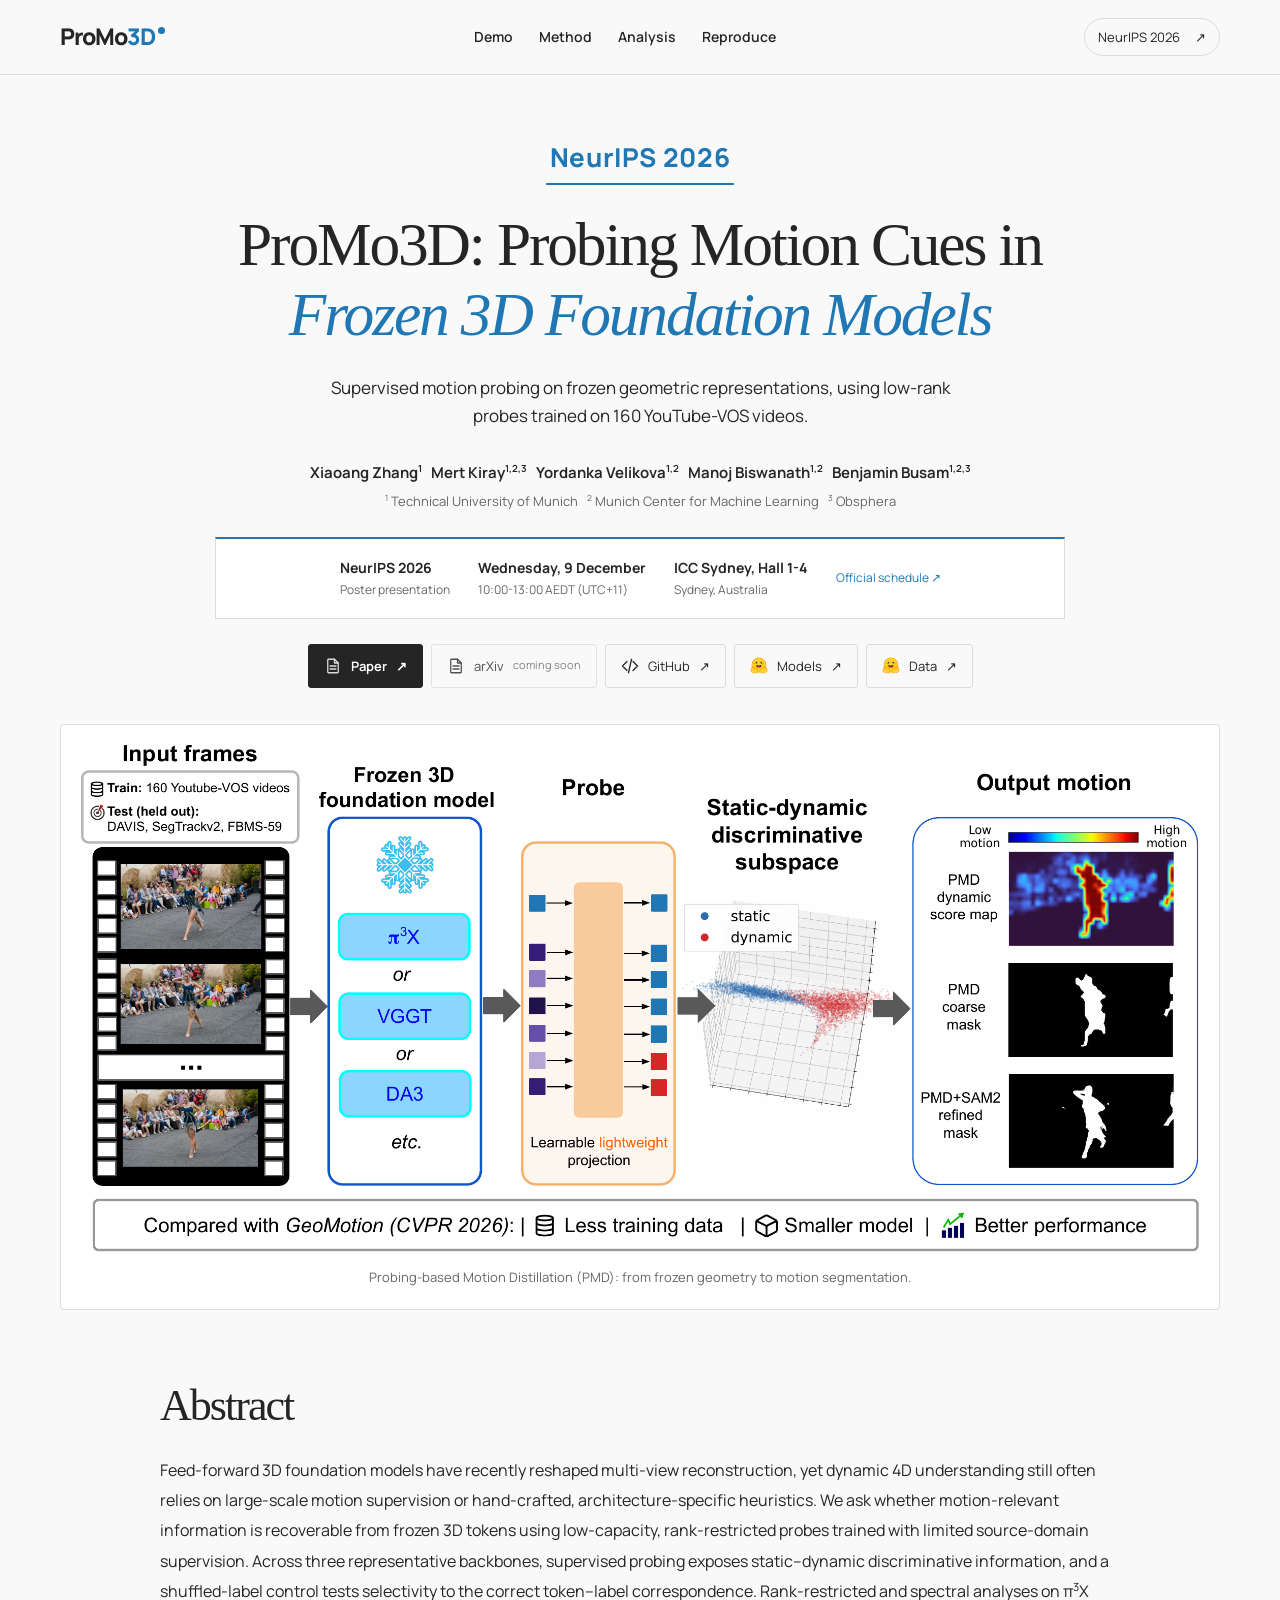
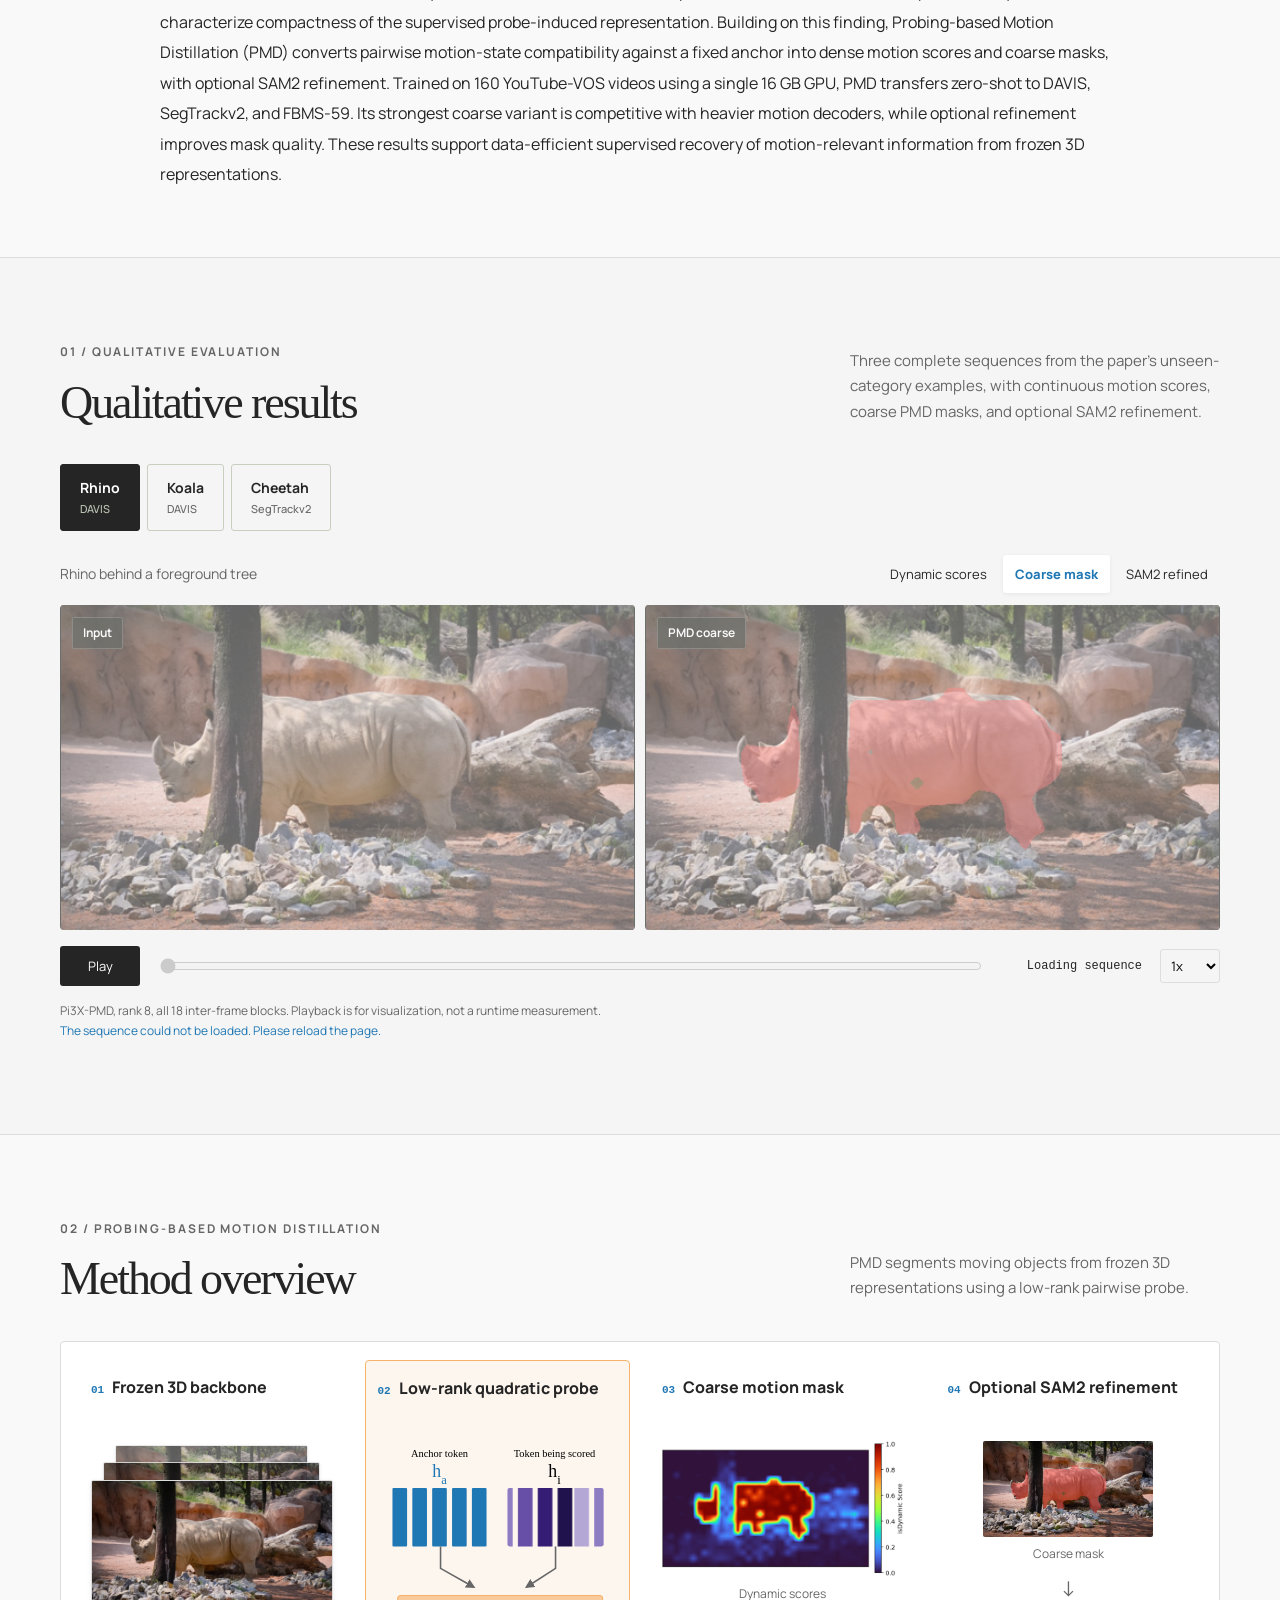
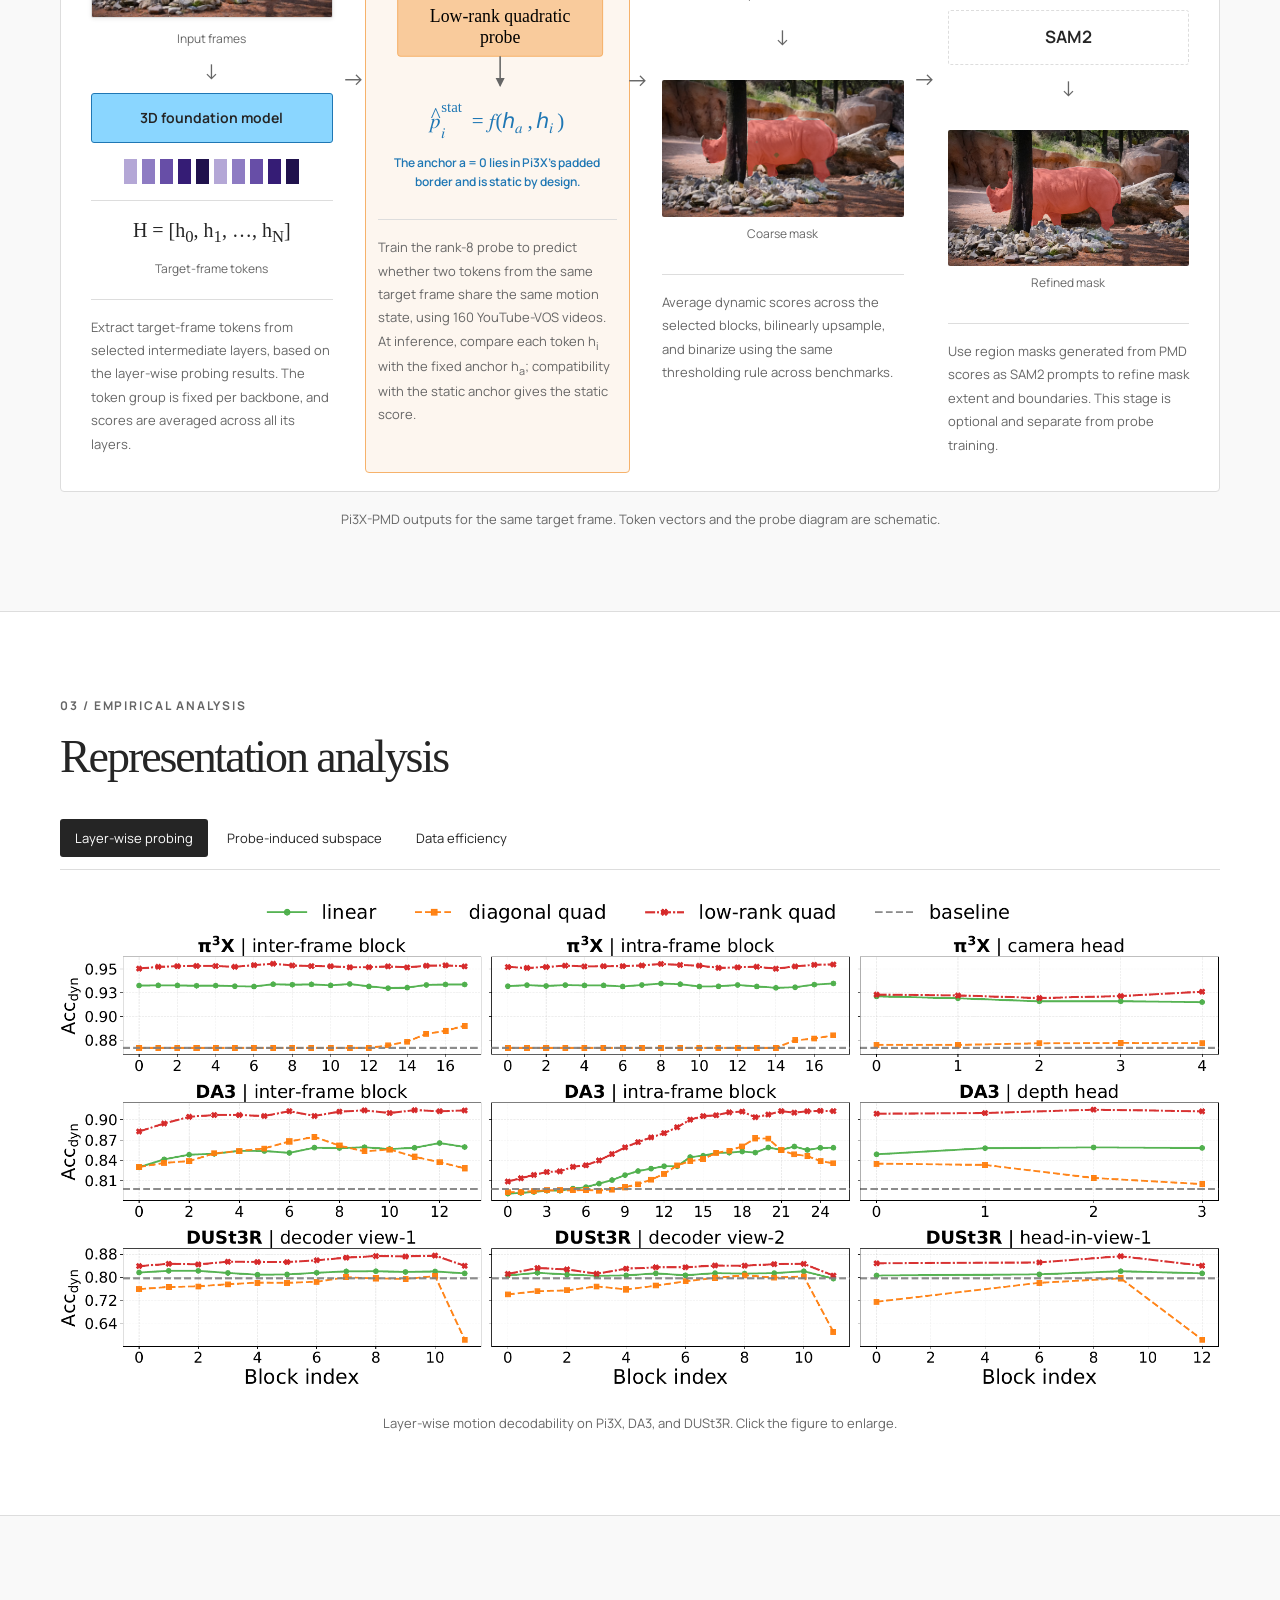
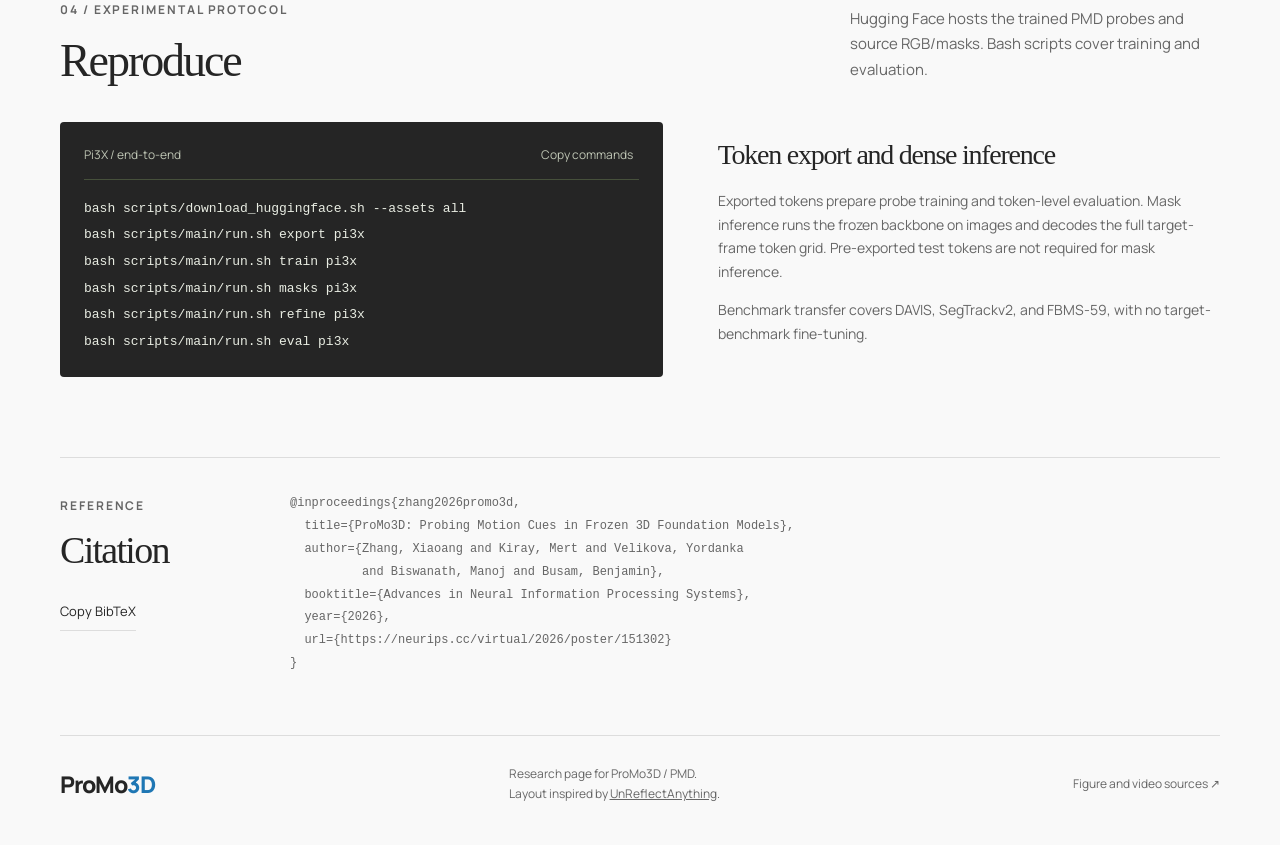
==== ProMo3D/index.html @ 44804f4c "Update ProMo3D project page" ====
<!doctype html>
<html lang="en">
<head>
  <meta charset="utf-8">
  <meta name="viewport" content="width=device-width, initial-scale=1">
  <title>ProMo3D: Probing Motion Cues in Frozen 3D Foundation Models</title>
  <meta name="description" content="ProMo3D studies lightweight motion decoding from frozen 3D foundation models. Explore full-sequence PMD motion scores, coarse masks, and optional SAM2 refinement.">
  <meta property="og:title" content="ProMo3D: Probing Motion Cues in Frozen 3D Foundation Models">
  <meta property="og:description" content="Frozen geometry. Lightweight probing. Zero-shot motion segmentation.">
  <meta property="og:image" content="https://xiaoang0211.github.io/ProMo3D/assets/teaser.png">
  <link rel="canonical" href="https://xiaoang0211.github.io/ProMo3D/">
  <link rel="icon" href="assets/favicon.svg" type="image/svg+xml">
  <link rel="preload" href="assets/fonts/manrope.ttf" as="font" type="font/ttf" crossorigin>
  <link rel="stylesheet" href="style.css?v=c8b04329a40e">
  <script src="app.js?v=caf2dd936407" defer></script>
</head>
<body>
  <a class="skip-link" href="#main">Skip to content</a>
  <header class="nav-wrap">
    <nav class="nav shell" aria-label="Main navigation">
      <a class="wordmark" href="#">ProMo<span>3D</span><i aria-hidden="true"></i></a>
      <div class="nav-links"><a href="#sequences">Demo</a><a href="#method">Method</a><a href="#evidence">Analysis</a><a href="#reproduce">Reproduce</a></div>
      <a class="venue" href="https://neurips.cc/virtual/2026/poster/151302" target="_blank" rel="noopener">NeurIPS 2026 <span aria-hidden="true">&#8599;</span></a>
    </nav>
  </header>
  <main id="main">
    <section class="hero shell">
      <div class="conference-label">NeurIPS 2026</div>
      <h1>ProMo3D: Probing Motion Cues in<br><em>Frozen 3D Foundation Models</em></h1>
      <p class="hero-copy">Supervised motion probing on frozen geometric representations, using low-rank probes trained on 160 YouTube-VOS videos.</p>
      <p class="authors">Xiaoang Zhang<sup>1</sup> &nbsp; Mert Kiray<sup>1,2,3</sup> &nbsp; Yordanka Velikova<sup>1,2</sup><br class="mobile-break"> &nbsp; Manoj Biswanath<sup>1,2</sup> &nbsp; Benjamin Busam<sup>1,2,3</sup></p>
      <p class="affiliations"><sup>1</sup> Technical University of Munich &nbsp; <sup>2</sup> Munich Center for Machine Learning &nbsp; <sup>3</sup> Obsphera</p>
      <aside class="poster-session" aria-label="NeurIPS poster presentation">
        <div><strong>NeurIPS 2026</strong><span>Poster presentation</span></div>
        <div><strong>Wednesday, 9 December</strong><span>10:00-13:00 AEDT (UTC+11)</span></div>
        <div><strong>ICC Sydney, Hall 1-4</strong><span>Sydney, Australia</span></div>
        <a href="https://neurips.cc/virtual/2026/poster/151302" target="_blank" rel="noopener">Official schedule &#8599;</a>
      </aside>
      <div class="resources" aria-label="Paper resources">
        <a class="resource primary" href="https://openreview.net/forum?id=bSpkdwCVuy" target="_blank" rel="noopener"><img class="resource-icon" src="assets/icons/paper.svg" alt="" aria-hidden="true">Paper <span aria-hidden="true">&#8599;</span></a>
        <span class="resource unavailable"><img class="resource-icon" src="assets/icons/paper.svg" alt="" aria-hidden="true">arXiv <small>coming soon</small></span>
        <a class="resource" href="https://github.com/Xiaoang0211/ProMo3D" target="_blank" rel="noopener"><img class="resource-icon" src="assets/icons/code.svg" alt="" aria-hidden="true">GitHub <span aria-hidden="true">&#8599;</span></a>
        <a class="resource" href="https://huggingface.co/Xiaoang0211/ProMo3D" target="_blank" rel="noopener"><img class="resource-icon" src="assets/icons/huggingface.svg" alt="" aria-hidden="true">Models <span aria-hidden="true">&#8599;</span></a>
        <a class="resource" href="https://huggingface.co/datasets/Xiaoang0211/ProMo3D-data" target="_blank" rel="noopener"><img class="resource-icon" src="assets/icons/huggingface.svg" alt="" aria-hidden="true">Data <span aria-hidden="true">&#8599;</span></a>
      </div>
      <figure class="teaser"><img src="assets/teaser.png" width="2200" height="998" alt="PMD learns a low-rank pairwise probe on frozen geometric tokens and produces motion scores, coarse masks, and optional SAM2-refined masks."><figcaption>Probing-based Motion Distillation (PMD): from frozen geometry to motion segmentation.</figcaption></figure>
    </section>

    <section id="abstract" class="section abstract-section shell" aria-labelledby="abstract-title">
      <h2 id="abstract-title">Abstract</h2>
      <p>Feed-forward 3D foundation models have recently reshaped multi-view reconstruction, yet dynamic 4D understanding still often relies on large-scale motion supervision or hand-crafted, architecture-specific heuristics. We ask whether motion-relevant information is recoverable from frozen 3D tokens using low-capacity, rank-restricted probes trained with limited source-domain supervision. Across three representative backbones, supervised probing exposes static&ndash;dynamic discriminative information, and a shuffled-label control tests selectivity to the correct token&ndash;label correspondence. Rank-restricted and spectral analyses on &#960;<sup>3</sup>X characterize compactness of the supervised probe-induced representation. Building on this finding, Probing-based Motion Distillation (PMD) converts pairwise motion-state compatibility against a fixed anchor into dense motion scores and coarse masks, with optional SAM2 refinement. Trained on 160 YouTube-VOS videos using a single 16 GB GPU, PMD transfers zero-shot to DAVIS, SegTrackv2, and FBMS-59. Its strongest coarse variant is competitive with heavier motion decoders, while optional refinement improves mask quality. These results support data-efficient supervised recovery of motion-relevant information from frozen 3D representations.</p>
    </section>

    <section id="sequences" class="section gallery-section">
      <div class="shell">
        <div class="section-heading"><div><span class="eyebrow">01 / Qualitative evaluation</span><h2>Qualitative results</h2></div><p>Three complete sequences from the paper's unseen-category examples, with continuous motion scores, coarse PMD masks, and optional SAM2 refinement.</p></div>
        <div class="sequence-tabs" aria-label="Sequence"><button data-sequence="rhino" aria-pressed="true">Rhino <small>DAVIS</small></button><button data-sequence="koala" aria-pressed="false">Koala <small>DAVIS</small></button><button data-sequence="cheetah" aria-pressed="false">Cheetah <small>SegTrackv2</small></button></div>
        <div class="viewer-toolbar"><p id="sequence-description">Rhino behind a foreground tree</p><div class="view-tabs" aria-label="Prediction view"><button data-view="scores" aria-pressed="false">Dynamic scores</button><button data-view="coarse" aria-pressed="true">Coarse mask</button><button data-view="refined" aria-pressed="false">SAM2 refined</button></div></div>
        <div class="video-pair">
          <figure><span class="video-label">Input</span><video id="input-video" muted playsinline preload="metadata" poster="assets/videos/rhino-input.png" aria-label="Full input sequence"></video></figure>
          <figure><span id="prediction-label" class="video-label">PMD coarse</span><video id="prediction-video" muted playsinline preload="metadata" poster="assets/videos/rhino-coarse.png" aria-label="Full PMD prediction sequence"></video></figure>
        </div>
        <div class="playback"><button id="play-button" class="play-button" aria-label="Play both videos">Play</button><label class="sr-only" for="seek">Sequence position</label><input id="seek" type="range" min="0" max="1000" step="1" value="0"><output id="frame-counter" for="seek">Loading sequence</output><label class="sr-only" for="speed">Playback speed</label><select id="speed" aria-label="Playback speed"><option value="0.5">0.5x</option><option value="1" selected>1x</option><option value="2">2x</option></select></div>
        <p class="viewer-note">Pi3X-PMD, rank 8, all 18 inter-frame blocks. Playback is for visualization, not a runtime measurement.</p>
        <p id="gallery-error" role="alert" hidden></p>
      </div>
    </section>

    <section id="method" class="section shell">
      <div class="section-heading"><div><span class="eyebrow">02 / Probing-based motion distillation</span><h2>Method overview</h2></div><p>PMD segments moving objects from frozen 3D representations using a low-rank pairwise probe.</p></div>
      <figure class="method-figure">
        <div class="method-visual" role="group" aria-label="PMD pipeline">
          <article class="method-stage" aria-labelledby="method-backbone-title">
            <h3 class="stage-title" id="method-backbone-title"><span>01</span> Frozen 3D backbone</h3>
            <span class="input-stack">
              <img src="assets/method/rhino-context-68.png" alt="Rhino context frame 68" loading="lazy">
              <img src="assets/method/rhino-context-72.png" alt="Rhino context frame 72" loading="lazy">
              <img src="assets/videos/rhino-input.png" alt="Rhino target frame 70" loading="lazy">
            </span>
            <span class="stage-note">Input frames</span>
            <span class="stage-arrow" aria-hidden="true">&#8595;</span>
            <span class="stage-model">3D foundation model</span>
            <span class="raw-tokens" role="img" aria-label="Schematic frozen tokens in the teaser's purple palette"><i></i><i></i><i></i><i></i><i></i><i></i><i></i><i></i><i></i><i></i></span>
            <span class="stage-tokens">H = [h<sub>0</sub>, h<sub>1</sub>, &#8230;, h<sub>N</sub>]</span>
            <span class="stage-note">Target-frame tokens</span>
            <p class="stage-explanation">Extract target-frame tokens from selected intermediate layers, based on the layer-wise probing results. The token group is fixed per backbone, and scores are averaged across all its layers.</p>
          </article>
          <article class="method-stage" aria-labelledby="method-probe-title">
            <h3 class="stage-title" id="method-probe-title"><span>02</span> Low-rank quadratic probe</h3>
            <svg class="pair-diagram" viewBox="0 0 220 242" role="img" aria-labelledby="pair-title" aria-describedby="pair-description">
              <title id="pair-title">Fixed anchor token and token being scored passed to a low-rank quadratic probe</title>
              <desc id="pair-description">Both are spatial tokens from the same target frame. The blue anchor is a fixed static reference; the purple token is scored against it. They are not attention query and key projections.</desc>
              <defs><pattern id="feature-stripes" width="92" height="56" patternUnits="userSpaceOnUse"><rect class="feature-channel-1" width="14" height="56"/><rect class="feature-channel-2" x="19" width="14" height="56"/><rect class="feature-channel-3" x="38" width="14" height="56"/><rect class="feature-channel-4" x="57" width="14" height="56"/><rect class="feature-channel-5" x="76" width="14" height="56"/></pattern><marker id="pair-arrow" markerWidth="6" markerHeight="6" refX="5" refY="3" orient="auto"><path d="M0 0L6 3L0 6" fill="var(--muted)"/></marker></defs>
              <text x="55" y="12" text-anchor="middle" font-size="10">Anchor token</text>
              <text x="55" y="32" text-anchor="middle" fill="var(--static)">h<tspan baseline-shift="sub" font-size="12">a</tspan></text>
              <g class="anchor-token" fill="var(--static)"><rect x="10" y="42" width="14" height="56" rx="1"/><rect x="29" y="42" width="14" height="56" rx="1"/><rect x="48" y="42" width="14" height="56" rx="1"/><rect x="67" y="42" width="14" height="56" rx="1"/><rect x="86" y="42" width="14" height="56" rx="1"/></g>
              <text x="165" y="12" text-anchor="middle" font-size="10">Token being scored</text>
              <text x="165" y="32" text-anchor="middle">h<tspan baseline-shift="sub" font-size="12">i</tspan></text><rect x="120" y="42" width="92" height="56" rx="2" fill="url(#feature-stripes)"/>
              <path d="M56 98L56 119L88 137" fill="none" stroke="var(--muted)" stroke-width="1.5" marker-end="url(#pair-arrow)"/>
              <path d="M166 98L166 119L138 137" fill="none" stroke="var(--muted)" stroke-width="1.5" marker-end="url(#pair-arrow)"/>
              <rect x="15" y="145" width="196" height="58" rx="3" fill="var(--probe-fill)" stroke="var(--probe-border)"/>
              <text x="113" y="170" text-anchor="middle">Low-rank quadratic</text><text x="113" y="190" text-anchor="middle">probe</text>
              <path d="M113 203L113 231" fill="none" stroke="var(--muted)" stroke-width="1.5" marker-end="url(#pair-arrow)"/>
            </svg>
            <span class="stage-equation"><math display="block" aria-label="p hat i static equals f of h a and h i"><mrow><msubsup><mover accent="true"><mi>p</mi><mo>^</mo></mover><mi>i</mi><mtext>stat</mtext></msubsup><mo>=</mo><mi>f</mi><mo>(</mo><msub><mi mathvariant="bold">h</mi><mi>a</mi></msub><mo>,</mo><msub><mi mathvariant="bold">h</mi><mi>i</mi></msub><mo>)</mo></mrow></math></span>
            <span class="stage-note anchor-static">The anchor a = 0 lies in Pi3X's padded border and is static by design.</span>
            <p class="stage-explanation">Train the rank-8 probe to predict whether two tokens from the same target frame share the same motion state, using 160 YouTube-VOS videos. At inference, compare each token h<sub>i</sub> with the fixed anchor h<sub>a</sub>; compatibility with the static anchor gives the static score.</p>
          </article>
          <article class="method-stage" aria-labelledby="method-mask-title">
            <h3 class="stage-title" id="method-mask-title"><span>03</span> Coarse motion mask</h3>
            <span class="stage-panel"><img src="assets/videos/rhino-scores.png" alt="Stored PMD dynamic score map for rhino frame 70" loading="lazy"><span>Dynamic scores</span></span>
            <span class="stage-arrow" aria-hidden="true">&#8595;</span>
            <span class="stage-panel"><img src="assets/videos/rhino-coarse.png" alt="Stored PMD coarse mask overlay for rhino frame 70" loading="lazy"><span>Coarse mask</span></span>
            <p class="stage-explanation">Average dynamic scores across the selected blocks, bilinearly upsample, and binarize using the same thresholding rule across benchmarks.</p>
          </article>
          <article class="method-stage" aria-labelledby="method-refinement-title">
            <h3 class="stage-title" id="method-refinement-title"><span>04</span> Optional SAM2 refinement</h3>
            <span class="stage-panel refinement-input"><img src="assets/videos/rhino-coarse.png" alt="PMD coarse mask supplied to SAM2 refinement" loading="lazy"><span>Coarse mask</span></span>
            <span class="stage-arrow" aria-hidden="true">&#8595;</span>
            <span class="stage-model external-model">SAM2</span>
            <span class="stage-arrow" aria-hidden="true">&#8595;</span>
            <span class="stage-panel"><img src="assets/videos/rhino-refined.png" alt="Stored SAM2-refined PMD overlay for rhino frame 70" loading="lazy"><span>Refined mask</span></span>
            <p class="stage-explanation">Use region masks generated from PMD scores as SAM2 prompts to refine mask extent and boundaries. This stage is optional and separate from probe training.</p>
          </article>
        </div>
        <figcaption>Pi3X-PMD outputs for the same target frame. Token vectors and the probe diagram are schematic.</figcaption>
      </figure>
    </section>

    <section id="evidence" class="section evidence-section">
      <div class="shell">
        <div class="section-heading"><div><span class="eyebrow">03 / Empirical analysis</span><h2>Representation analysis</h2></div></div>
        <div class="evidence-tabs" aria-label="Representation analysis"><button data-panel="layerwise" aria-pressed="true">Layer-wise probing</button><button data-panel="pca" aria-pressed="false">Probe-induced subspace</button><button data-panel="starvation" aria-pressed="false">Data efficiency</button></div>
        <figure class="evidence-figure"><button id="open-figure" class="figure-zoom" aria-label="Enlarge the current figure"><img id="evidence-image" src="assets/figures/layerwise.png" loading="lazy" alt="Layer-wise motion probing on Pi3X, DA3, and DUSt3R."></button><figcaption id="evidence-caption">Layer-wise motion decodability on Pi3X, DA3, and DUSt3R. Click the figure to enlarge.</figcaption></figure>
        <p id="pca-note" class="scope-note" hidden>PCA here visualizes the supervised <strong>probe-induced subspace</strong>. PMD recovers motion-relevant information for static-dynamic separation.</p>
      </div>
    </section>

    <section id="reproduce" class="section shell">
      <div class="section-heading"><div><span class="eyebrow">04 / Experimental protocol</span><h2>Reproduce</h2></div><p>Hugging Face hosts the trained PMD probes and source RGB/masks. Bash scripts cover training and evaluation.</p></div>
      <div class="reproduction-grid"><div class="code-panel"><div class="code-heading"><span>Pi3X / end-to-end</span><button id="copy-commands">Copy commands</button></div><pre id="commands"><code>bash scripts/download_huggingface.sh --assets all
bash scripts/main/run.sh export pi3x
bash scripts/main/run.sh train pi3x
bash scripts/main/run.sh masks pi3x
bash scripts/main/run.sh refine pi3x
bash scripts/main/run.sh eval pi3x</code></pre></div><div class="reproduction-copy"><h3>Token export and dense inference</h3><p>Exported tokens prepare probe training and token-level evaluation. Mask inference runs the frozen backbone on images and decodes the full target-frame token grid. Pre-exported test tokens are not required for mask inference.</p><p>Benchmark transfer covers DAVIS, SegTrackv2, and FBMS-59, with no target-benchmark fine-tuning.</p></div></div>
    </section>

    <section class="citation shell"><div><span class="eyebrow">Reference</span><h2>Citation</h2><button id="copy-citation" class="text-button">Copy BibTeX</button></div><pre id="bibtex">@inproceedings{zhang2026promo3d,
  title={ProMo3D: Probing Motion Cues in Frozen 3D Foundation Models},
  author={Zhang, Xiaoang and Kiray, Mert and Velikova, Yordanka
          and Biswanath, Manoj and Busam, Benjamin},
  booktitle={Advances in Neural Information Processing Systems},
  year={2026},
  url={https://neurips.cc/virtual/2026/poster/151302}
}</pre></section>
  </main>
  <footer class="shell"><a class="wordmark" href="#">ProMo<span>3D</span></a><p>Research page for ProMo3D / PMD.<br>Layout inspired by <a href="https://alberto-rota.github.io/UnReflectAnything/" target="_blank" rel="noopener">UnReflectAnything</a>.</p><a href="assets/provenance.json">Figure and video sources <span aria-hidden="true">&#8599;</span></a></footer>
  <dialog id="figure-dialog" aria-label="Enlarged analysis figure"><button id="close-figure" autofocus>Close</button><img id="large-figure" alt=""><p id="large-caption"></p></dialog>
</body>
</html>
---- ProMo3D/style.css ----
@font-face{font-family:Manrope;src:url('assets/fonts/manrope.ttf') format('truetype');font-weight:200 800;font-display:swap}
:root{--paper:#f9f9f9;--ink:#252525;--muted:#666666;--line:#dddddd;--static:#1F77B4;--dynamic:#D62728;--token-purple-1:#B4A7D6;--token-purple-2:#8E7CC3;--token-purple-3:#674EA7;--token-purple-4:#351C75;--token-purple-5:#20124D;--backbone-fill:#8AD6FF;--probe-bg:#FDF6EF;--probe-fill:#F9CB9C;--probe-border:#F6B26B;--accent:var(--static);--wash:#f5f5f5;--white:#fff;--radius:4px;--sans:Manrope,sans-serif;--serif:Georgia,'Times New Roman',serif}
*{box-sizing:border-box}html{scroll-behavior:smooth;scroll-padding-top:90px}body{margin:0;background:var(--paper);color:var(--ink);font-family:var(--sans);font-size:15px;line-height:1.7}button,input,select{font:inherit}button,a,input,select{touch-action:manipulation}button{cursor:pointer}a{color:inherit;text-decoration:none}a:hover{color:var(--accent)}button:focus-visible,a:focus-visible,input:focus-visible,select:focus-visible{outline:3px solid var(--accent);outline-offset:4px}button{color:var(--ink)}img{display:block;width:100%;height:auto}figure{margin:0}p{margin:0 0 1em}h1,h2,h3{font-weight:500;line-height:1.1;letter-spacing:-.045em;margin:0}h1,h2{font-family:var(--serif)}.shell{width:min(1160px,calc(100% - 80px));margin:auto}.skip-link{position:fixed;left:20px;top:-80px;z-index:10;background:var(--white);padding:10px}.skip-link:focus{top:10px}.sr-only{position:absolute;width:1px;height:1px;padding:0;overflow:hidden;clip:rect(0,0,0,0);white-space:nowrap;border:0}
.nav-wrap{position:sticky;top:0;z-index:5;border-bottom:1px solid var(--line);background:rgba(247,246,241,.94);backdrop-filter:blur(12px)}.nav{display:flex;align-items:center;justify-content:space-between;height:74px;gap:28px}.wordmark{font-size:23px;font-weight:800;letter-spacing:-1px;display:flex;align-items:center}.wordmark span{color:var(--accent)}.wordmark i{width:7px;height:7px;background:var(--accent);border-radius:50%;margin:0 0 13px 3px}.nav-links{display:flex;gap:26px;font-size:12px;font-weight:600}.venue{font-size:12px;border:1px solid var(--line);padding:7px 13px;border-radius:99px;white-space:nowrap}.venue span{margin-left:12px}.eyebrow{font-size:11px;font-weight:700;text-transform:uppercase;letter-spacing:.16em;color:var(--muted)}
.hero{padding:66px 0 40px;text-align:center}.hero h1{font-size:clamp(58px,7.5vw,100px);margin:24px 0;line-height:1;letter-spacing:-.055em}.hero h1 em{font-weight:400;color:var(--accent)}.hero-copy{max-width:560px;font-size:18px;line-height:1.65;margin:0 auto 30px}.authors{font-size:13px;font-weight:650;margin:0 0 5px}.affiliations{font-size:11px;color:var(--muted);margin:0}.guest{font-size:10px;color:var(--muted);margin:3px 0 24px}sup{font-size:.65em;vertical-align:super}.mobile-break{display:none}.resources{display:flex;justify-content:center;gap:8px;flex-wrap:wrap}.resource{border:1px solid var(--line);border-radius:3px;padding:10px 15px;font-size:11px;display:flex;align-items:center;gap:9px}.resource.primary{color:var(--white);background:var(--ink);border-color:var(--ink);font-weight:650}.resource.primary:hover{background:var(--accent);border-color:var(--accent)}.resource small{color:var(--muted);font-size:9px}.unavailable{opacity:.8}.teaser{margin-top:36px;padding:20px;background:var(--white);border:1px solid var(--line);border-radius:var(--radius)}figcaption{font-size:11px;color:var(--muted);line-height:1.8;margin-top:14px;text-align:center}
.section{padding:80px 0;scroll-margin-top:20px}.section-heading{display:flex;align-items:flex-end;justify-content:space-between;gap:60px;margin-bottom:36px}.section-heading h2{font-size:clamp(36px,4.5vw,58px);margin:14px 0 0}.section-heading>p{max-width:370px;color:var(--muted);font-size:13px;margin:0 0 4px}.gallery-section{background:var(--wash);border-block:1px solid var(--line)}.sequence-tabs{display:flex;gap:7px;margin-bottom:24px}.sequence-tabs button{background:transparent;border:1px solid #c9cfc0;padding:11px 19px;border-radius:3px;text-align:left;font-size:12px;font-weight:700}.sequence-tabs small{display:block;font-size:9px;font-weight:500;color:var(--muted)}.sequence-tabs button[aria-pressed=true]{background:var(--ink);color:white;border-color:var(--ink)}.sequence-tabs button[aria-pressed=true] small{color:#bfc8b7}.viewer-toolbar{display:flex;justify-content:space-between;align-items:center;margin-bottom:12px;gap:20px}.viewer-toolbar>p{font-size:12px;color:var(--muted);margin:0}.view-tabs,.evidence-tabs{display:flex;gap:4px;flex-wrap:wrap}.view-tabs button,.evidence-tabs button{border:0;background:transparent;font-size:11px;padding:8px 12px;border-radius:3px}.view-tabs button[aria-pressed=true]{background:var(--white);box-shadow:0 1px 4px #00000010;color:var(--accent);font-weight:750}.video-pair{display:grid;grid-template-columns:1fr 1fr;gap:10px}.video-pair figure{position:relative;background:#121611;border-radius:var(--radius);overflow:hidden}.video-pair video{display:block;width:100%;height:auto;aspect-ratio:var(--video-ratio,1.77);object-fit:contain}.video-label{position:absolute;top:12px;left:12px;padding:5px 10px;background:#151811bf;border:1px solid #ffffff30;color:white;font-size:10px;font-weight:650;z-index:1;border-radius:2px}.playback{display:flex;align-items:center;gap:18px;margin-top:16px}.play-button{background:var(--ink);color:white;border:0;border-radius:3px;min-width:80px;padding:9px 14px;font-size:11px}.playback input{flex:1;min-width:50px;accent-color:var(--accent)}.playback output{font-family:monospace;font-size:11px;white-space:nowrap;min-width:140px;text-align:right}.playback select{font-size:11px;border:1px solid var(--line);background:transparent;border-radius:3px;padding:6px}.viewer-note{font-size:10px;color:var(--muted);margin:15px 0 0}#gallery-error{font-size:12px;color:var(--accent)}
.text-button{padding:8px 0;background:transparent;border:0;border-bottom:1px solid var(--line);font-size:11px;white-space:nowrap}
.evidence-section{background:white;border-block:1px solid var(--line)}.evidence-tabs{border-bottom:1px solid var(--line);padding-bottom:12px;margin-bottom:25px}.evidence-tabs button{padding:8px 15px;font-size:12px}.evidence-tabs button[aria-pressed=true]{background:var(--ink);color:white}.evidence-figure{min-height:280px}.figure-zoom{background:white;border:0;padding:0;width:100%;cursor:zoom-in}.evidence-figure img{max-height:560px;object-fit:contain}.scope-note{font-size:11px;color:var(--muted);text-align:center;max-width:750px;margin:20px auto 0}.reproduction-grid{display:grid;grid-template-columns:1.2fr 1fr;gap:55px;align-items:center}.code-panel{background:var(--ink);color:#e9ede3;padding:22px 24px;border-radius:var(--radius)}.code-heading{display:flex;align-items:center;justify-content:space-between;font-size:10px;color:#bfc6b5;border-bottom:1px solid #46503b;padding-bottom:12px;margin-bottom:16px}.code-heading button{background:none;border:0;color:#bfc6b5;font-size:10px}.code-panel pre{font-size:12px;line-height:2.05;margin:0;overflow-x:auto}.reproduction-copy h3{font-family:var(--serif);font-size:28px;margin-bottom:18px}.reproduction-copy p{font-size:12px;color:var(--muted)}.preprocessing{border-top:1px solid var(--line);padding-top:24px;margin-top:36px}.preprocessing h3{font-size:14px;letter-spacing:0;margin-bottom:18px}.preprocessing>div{display:grid;grid-template-columns:1fr 1fr;gap:60px}.preprocessing p{color:var(--muted);font-size:12px}.preprocessing strong{color:var(--ink)}
.citation{padding:34px 0 60px;border-top:1px solid var(--line);display:grid;grid-template-columns:200px 1fr;gap:30px}.citation h2{font-size:38px;margin:12px 0 20px}.citation pre{font-size:11px;line-height:1.9;overflow-x:auto;margin:0;color:var(--muted)}footer{padding:28px 0 40px;border-top:1px solid var(--line);display:flex;justify-content:space-between;align-items:center;gap:25px}footer p,footer>a:last-child{font-size:10px;color:var(--muted);margin:0}footer p a{text-decoration:underline}dialog{border:1px solid var(--line);border-radius:5px;width:min(1450px,94vw);padding:25px;background:white;max-height:94vh}dialog::backdrop{background:#151811a0;backdrop-filter:blur(5px)}dialog>button{display:block;margin-left:auto;background:var(--ink);color:white;border:0;padding:7px 15px;margin-bottom:15px}dialog img{max-height:75vh;object-fit:contain}dialog p{text-align:center;color:var(--muted);font-size:12px;margin:16px 0 0}
.hero>*{animation:arrive .6s both}.hero h1{animation-delay:.05s}.hero-copy{animation-delay:.1s}.authors{animation-delay:.15s}.teaser{animation-delay:.2s}@keyframes arrive{from{opacity:0;transform:translateY(12px)}to{opacity:1;transform:translateY(0)}}
@media(max-width:900px){.shell{width:calc(100% - 48px)}.nav-links{gap:15px}.section-heading{gap:35px}.section-heading>p{max-width:300px}.pipeline{gap:8px}.pipeline button{font-size:11px;padding:14px 12px}.step-detail{flex-wrap:wrap;gap:18px}.step-detail>div{flex:1}.step-detail .text-button{margin:0 0 0 76px}.reproduction-grid{gap:30px}.code-panel{padding:20px 18px}.code-panel pre{font-size:10px}}
@media(max-width:620px){.shell{width:calc(100% - 32px)}.nav{height:62px;gap:10px}.nav-links{display:none}.wordmark{font-size:21px}.venue{font-size:10px;padding:6px 10px}.hero{padding-top:42px}.hero>.eyebrow{font-size:9px;letter-spacing:.1em}.hero h1{font-size:57px;margin:20px 0}.hero-copy{font-size:15px;max-width:310px}.authors{font-size:11px;line-height:1.9}.mobile-break{display:block}.affiliations{font-size:9px;line-height:1.9}.guest{font-size:8px}.resources{gap:6px}.resource{padding:8px 10px;font-size:10px}.resource small{font-size:8px}.teaser{margin-top:28px;padding:10px}figcaption{font-size:9px;margin-top:9px}.section{padding:48px 0}.section-heading{display:block;margin-bottom:25px}.section-heading h2{font-size:39px;margin-top:10px}.section-heading>p{max-width:none;margin:20px 0 0;font-size:12px}.sequence-tabs{gap:5px;margin-bottom:18px}.sequence-tabs button{flex:1;padding:10px;font-size:10px}.sequence-tabs small{font-size:8px}.viewer-toolbar{display:block}.viewer-toolbar>p{font-size:11px;margin-bottom:9px}.view-tabs button{font-size:10px;padding:7px 10px}.video-pair{gap:6px}.video-label{font-size:8px;top:7px;left:7px;padding:3px 6px}.playback{gap:10px;flex-wrap:wrap}.play-button{min-width:60px;padding:7px;font-size:10px}.playback output{min-width:108px;font-size:9px}.playback select{font-size:10px;padding:4px}.viewer-note{font-size:9px}.pipeline{display:grid;grid-template-columns:1fr 1fr;gap:8px;margin:25px 0 20px}.pipeline b{display:none}.pipeline button{min-height:98px;font-size:11px}.pipeline button span{margin-bottom:7px}.step-number{font-size:50px}.step-detail{min-height:150px;gap:16px}.step-detail h3{font-size:17px}.step-detail p{font-size:11px}.step-detail .text-button{margin-left:54px}.method-foot{grid-template-columns:1fr;gap:17px}.method-foot p{font-size:11px}.evidence-tabs{gap:3px}.evidence-tabs button{font-size:10px;padding:7px 9px}.evidence-figure{min-height:0}.scope-note{font-size:10px}.reproduction-grid{grid-template-columns:1fr;gap:25px}.code-panel pre{font-size:11px}.reproduction-copy h3{font-size:26px}.preprocessing>div{grid-template-columns:1fr;gap:5px}.preprocessing p{font-size:11px}.citation{grid-template-columns:1fr;gap:20px;padding:28px 0 40px}.citation h2{font-size:34px;margin-bottom:12px}.citation pre{font-size:9px}footer{flex-wrap:wrap;gap:20px}footer p{margin-left:auto;text-align:right}footer>a:last-child{width:100%}dialog{padding:15px}.evidence-figure img{min-height:160px}}
.hero h1{font-size:clamp(32px,4.8vw,66px);line-height:1.15;letter-spacing:-.035em}.hero-copy{font-size:15px;max-width:640px}.section-heading h2{font-size:clamp(31px,3.8vw,46px)}
.poster-session{display:flex;justify-content:center;align-items:center;gap:28px;flex-wrap:wrap;max-width:850px;margin:25px auto;background:#fff;border:1px solid var(--line);border-top:2px solid var(--accent);padding:17px 24px;text-align:left}.poster-session>div{display:flex;flex-direction:column}.poster-session strong{font-size:12px;font-weight:700}.poster-session span{font-size:10px;color:var(--muted)}.poster-session>a{font-size:10px;color:var(--accent)}.video-pair[aria-busy=true]{opacity:.6}
@media(max-width:620px){.poster-session{gap:14px 24px;padding:16px;margin:20px auto;text-align:center}.poster-session strong{font-size:11px}.poster-session span{font-size:9px}.poster-session>a{width:100%}}
.conference-label{display:inline-block;padding:0 4px 9px;border-bottom:2px solid var(--accent);color:var(--accent);font-size:26px;font-weight:750;line-height:1.25;letter-spacing:.025em}
.nav-links{font-size:14px}.venue{font-size:13px}.eyebrow{font-size:12px}.hero-copy{font-size:17px}.authors{font-size:15px}.affiliations{font-size:13px}.guest{font-size:11px}.resource{font-size:13px}.resource small{font-size:11px}
.poster-session strong{font-size:14px}.poster-session span,.poster-session>a{font-size:12px}figcaption{font-size:13px}.section-heading>p{font-size:15px}.sequence-tabs button{font-size:14px}.sequence-tabs small{font-size:11px}.viewer-toolbar>p{font-size:14px}.view-tabs button,.evidence-tabs button{font-size:13px}.video-label{font-size:12px}.play-button,.playback select{font-size:13px}.playback output,.viewer-note{font-size:12px}
.text-button{font-size:13px}.scope-note{font-size:13px}.code-heading,.code-heading button{font-size:12px}.code-panel pre{font-size:13px}.reproduction-copy p,.preprocessing p{font-size:14px}.preprocessing h3{font-size:16px}.citation pre,footer p,footer>a:last-child{font-size:12px}
@media(max-width:900px){.code-panel pre{font-size:12px}}
@media(max-width:620px){.conference-label{font-size:22px}.hero-copy{font-size:16px;max-width:340px}.authors{font-size:13px}.affiliations{font-size:11px}.guest{font-size:10px}.venue{font-size:12px}.resource{font-size:12px}.resource small{font-size:10px}.poster-session strong{font-size:13px}.poster-session span,.poster-session>a{font-size:11px}figcaption{font-size:11px}.section-heading>p{font-size:14px}.sequence-tabs button{font-size:12px}.sequence-tabs small{font-size:10px}.viewer-toolbar>p{font-size:13px}.view-tabs button,.evidence-tabs button{font-size:12px}.video-label{font-size:10px}.play-button,.playback select{font-size:12px}.playback output,.viewer-note{font-size:11px}.pipeline button{font-size:12px}.pipeline button span,.pipeline small{font-size:11px}.step-detail h3{font-size:19px}.step-detail p,.method-foot p{font-size:13px}.scope-note{font-size:12px}.code-panel pre{font-size:12px}.reproduction-copy p{font-size:14px}.preprocessing p{font-size:13px}.citation pre{font-size:11px}}
.method-visual{display:grid;grid-template-columns:repeat(4,minmax(0,1fr));gap:20px;padding:18px;background:var(--white);border:1px solid var(--line);border-radius:var(--radius)}
.method-stage{display:flex;flex-direction:column;align-items:stretch;position:relative;min-width:0;padding:16px 12px;text-align:left}.method-stage>*{flex-shrink:0}.method-stage:not(:last-child)::after{content:'\2192';position:absolute;right:-20px;top:42%;color:var(--muted);font-size:23px}
.stage-title{display:block;min-height:45px;font-size:16px;font-weight:750;line-height:1.4;letter-spacing:0}.stage-title>span{color:var(--accent);font-family:monospace;font-size:11px;margin-right:5px}.stage-note{display:block;font-size:12px;line-height:1.6;color:var(--muted);text-align:center}.stage-explanation{font-size:13px;line-height:1.8;color:var(--muted);margin:20px 0 0;padding-top:16px;border-top:1px solid var(--line)}.stage-arrow{display:block;text-align:center;font-size:21px;line-height:1.2;color:#89937f;margin:10px 0}.stage-model{display:block;text-align:center;padding:12px 8px;border:1px solid var(--line);background:var(--wash);font-size:14px;font-weight:650;border-radius:3px}
.input-stack{display:block;position:relative;padding-bottom:calc(56.8% + 35px);margin:24px 0 12px}.input-stack img{position:absolute;border:1px solid var(--line);border-radius:2px;background:white;box-shadow:0 1px 4px #00000015}.input-stack img:nth-child(1){left:10%;top:0;width:80%;z-index:1;opacity:.65}.input-stack img:nth-child(2){left:5%;top:17px;width:90%;z-index:2;opacity:.85}.input-stack img:nth-child(3){left:0;top:35px;width:100%;z-index:3}.stage-tokens{display:block;margin:16px 0 8px;padding-top:12px;border-top:1px solid var(--line);text-align:center;font-family:var(--serif);font-size:20px}
.pair-diagram{display:block;width:100%;height:auto;margin-top:22px;font-family:var(--serif);font-size:17px}.pair-rank{font-family:var(--sans);font-size:12px}.stage-equation{display:block;text-align:center;font-family:var(--serif);font-size:23px;margin:6px 0 12px}.source-supervision{border-top:1px solid var(--line);margin-top:18px;padding-top:12px}.stage-panel{display:block;margin:20px 0 10px}.stage-panel img{width:100%;height:auto;border-radius:2px}.stage-panel>span{display:block;text-align:center;font-size:12px;color:var(--muted);margin-top:7px}.refinement-input{display:block;text-align:center;border:1px solid var(--line);padding:13px 6px;margin-top:24px;font-size:13px}.external-model{border-style:dashed;background:white}.method-figure figcaption{max-width:850px;margin:16px auto 0}
.method-figure{margin-bottom:0}.pair-diagram{max-width:230px;margin:22px auto 0}
@media(max-width:1100px) and (min-width:621px){.method-visual{grid-template-columns:repeat(2,minmax(0,1fr))}.method-stage:nth-child(2)::after{display:none}}
@media(max-width:620px){.method-visual{grid-template-columns:1fr;padding:10px;gap:22px}.method-stage{padding:18px 20px}.method-stage:not(:last-child){border-bottom:1px solid var(--line);padding-bottom:30px}.method-stage::after{display:none}.stage-title{font-size:18px;min-height:0}.stage-note,.stage-panel>span{font-size:12px}.stage-explanation{font-size:14px}.input-stack{margin-top:22px}.pair-diagram{margin-top:20px}.stage-model{font-size:16px}.method-figure figcaption{font-size:12px}.stage-panel{max-width:300px;margin:20px auto 10px}}
.stage-title{white-space:normal}.stage-equation math{font-size:21px}.anchor-static{color:var(--ink);font-weight:600;margin:3px 0 8px}.refinement-input{max-width:170px;width:100%;padding:0;border:0;margin:20px auto 0}.external-model{font-size:17px}
.abstract-section{max-width:960px;padding:32px 0 68px}.abstract-section h2{font-size:clamp(32px,3.5vw,44px);margin-bottom:24px}.abstract-section p{font-size:16px;line-height:1.9;margin:0}.abstract-section sup{font-size:.7em}
@media(max-width:620px){.abstract-section{padding:28px 0 48px}.abstract-section p{font-size:15px;line-height:1.85}}
@media(prefers-reduced-motion:reduce){html{scroll-behavior:auto}*,*::before,*::after{animation:none!important;transition:none!important}}
.nav-wrap{background:rgba(249,249,249,.94)}
.stage-arrow{color:var(--muted)}
.method-stage:first-child .stage-model{background:var(--backbone-fill);border-color:var(--static)}
.method-stage:nth-child(2){background:var(--probe-bg);border:1px solid var(--probe-border);border-radius:var(--radius)}
.feature-channel-1{fill:var(--token-purple-1)}.feature-channel-2{fill:var(--token-purple-2)}.feature-channel-3{fill:var(--token-purple-3)}.feature-channel-4{fill:var(--token-purple-4)}.feature-channel-5{fill:var(--token-purple-5)}
.raw-tokens{display:flex;justify-content:center;gap:5px;margin:16px 0 0}.raw-tokens i{display:block;width:13px;height:25px;background:var(--token-purple-1)}.raw-tokens i:nth-child(5n+2){background:var(--token-purple-2)}.raw-tokens i:nth-child(5n+3){background:var(--token-purple-3)}.raw-tokens i:nth-child(5n+4){background:var(--token-purple-4)}.raw-tokens i:nth-child(5n){background:var(--token-purple-5)}
.stage-equation,.anchor-static{color:var(--static)}
.resource-icon{width:18px;height:18px;flex:none;object-fit:contain}.resource.primary .resource-icon{filter:invert(1)}
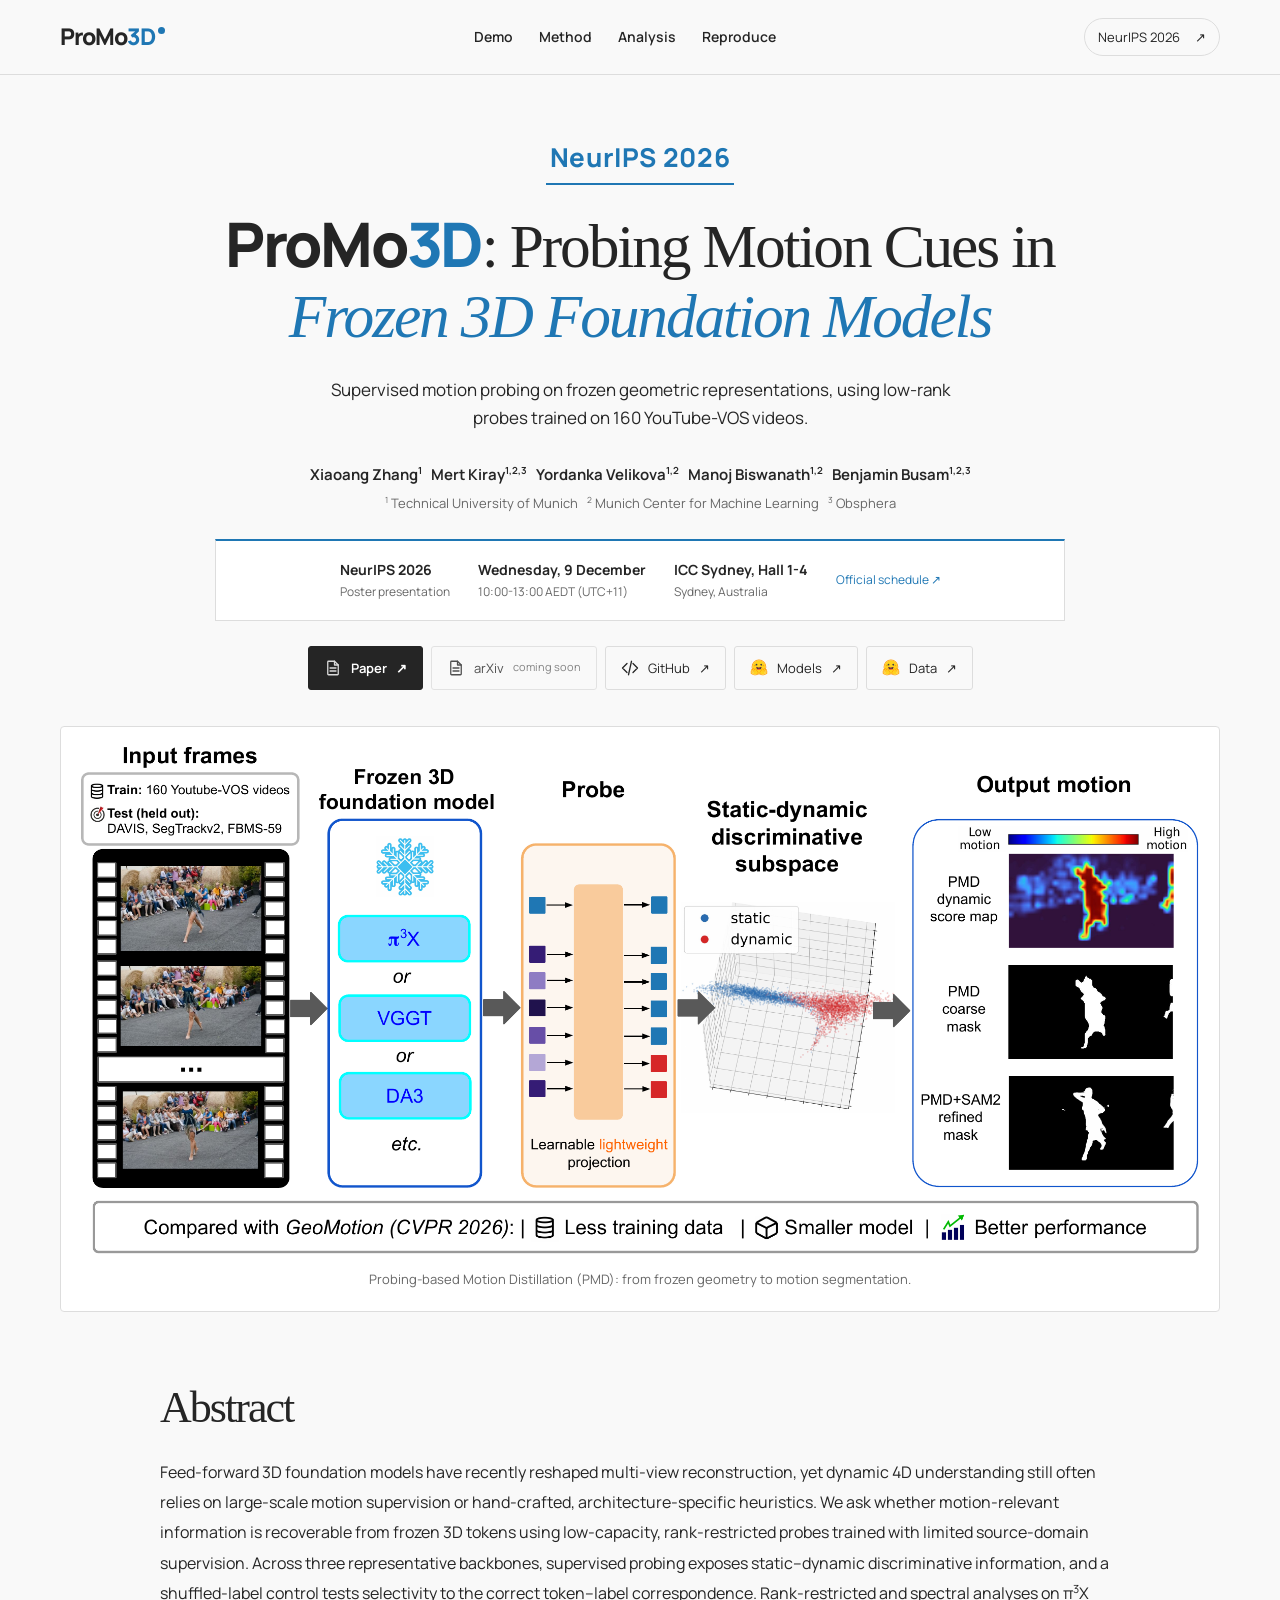
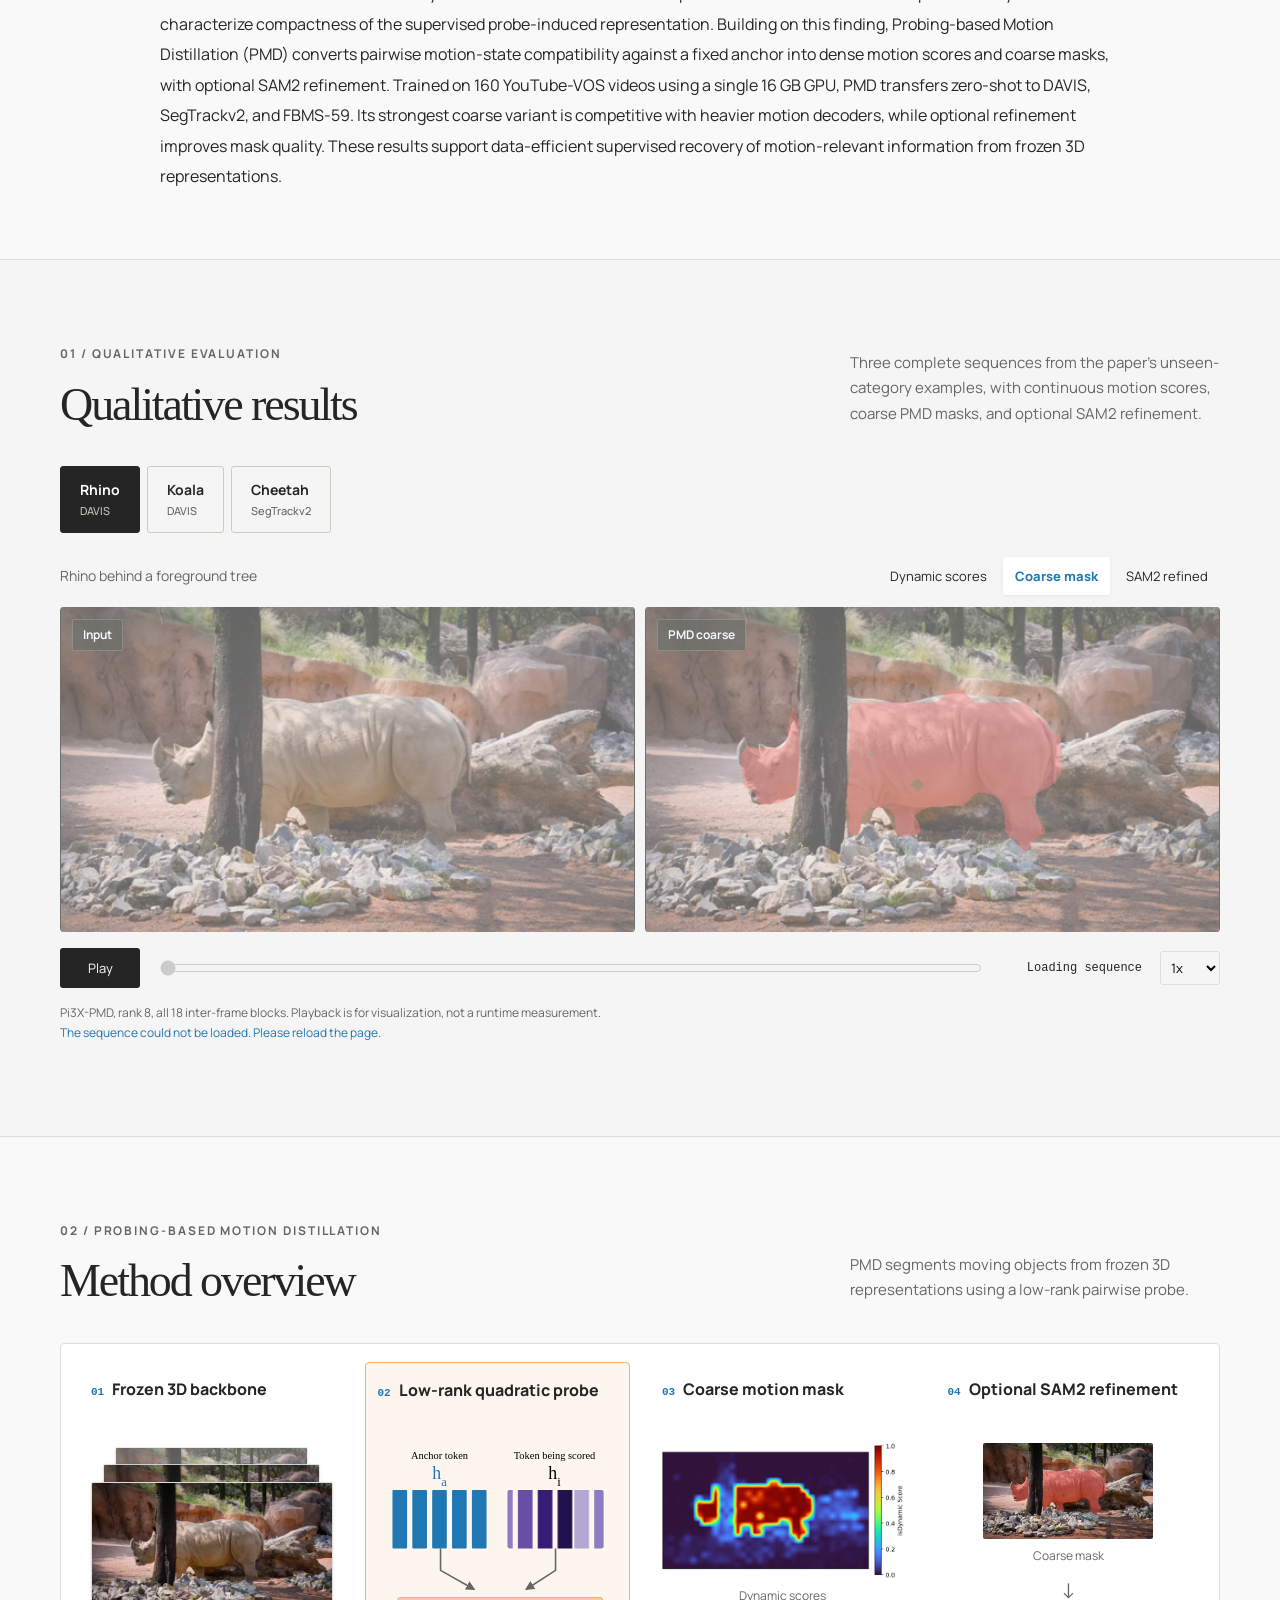
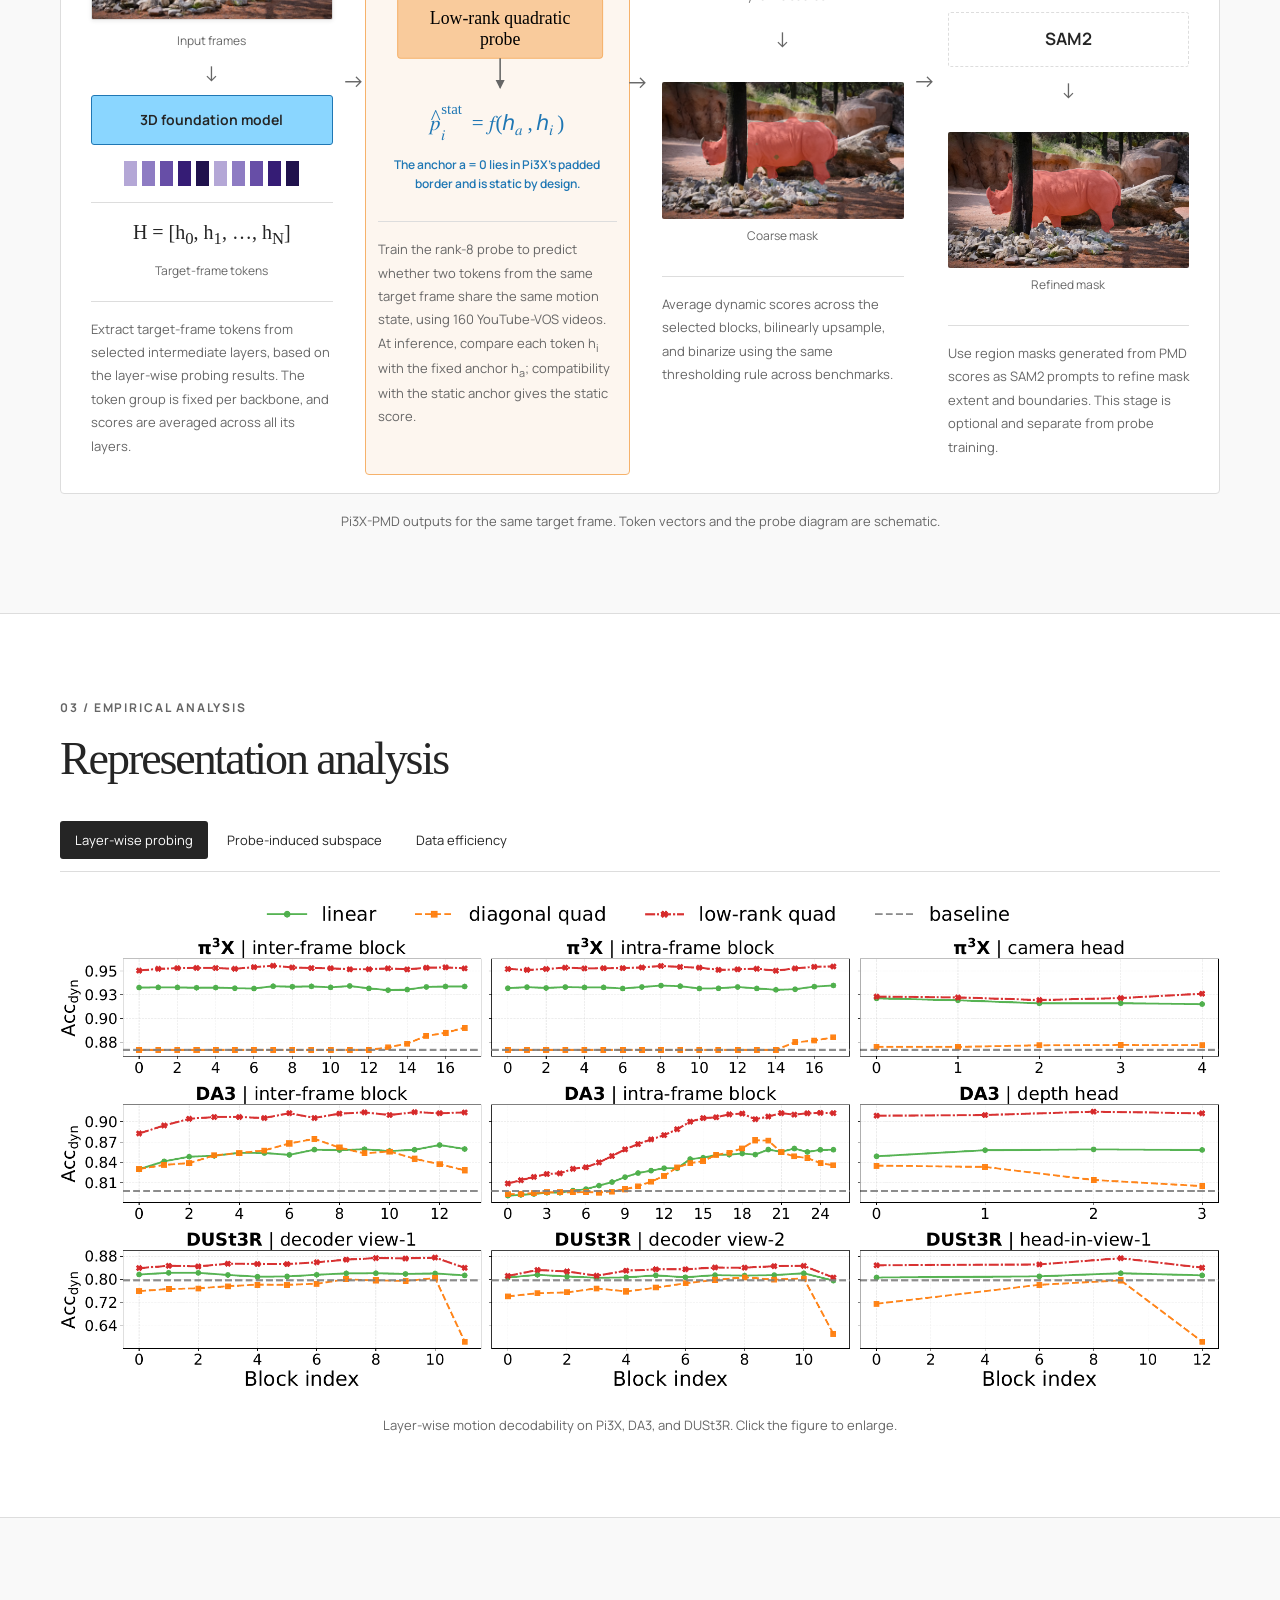
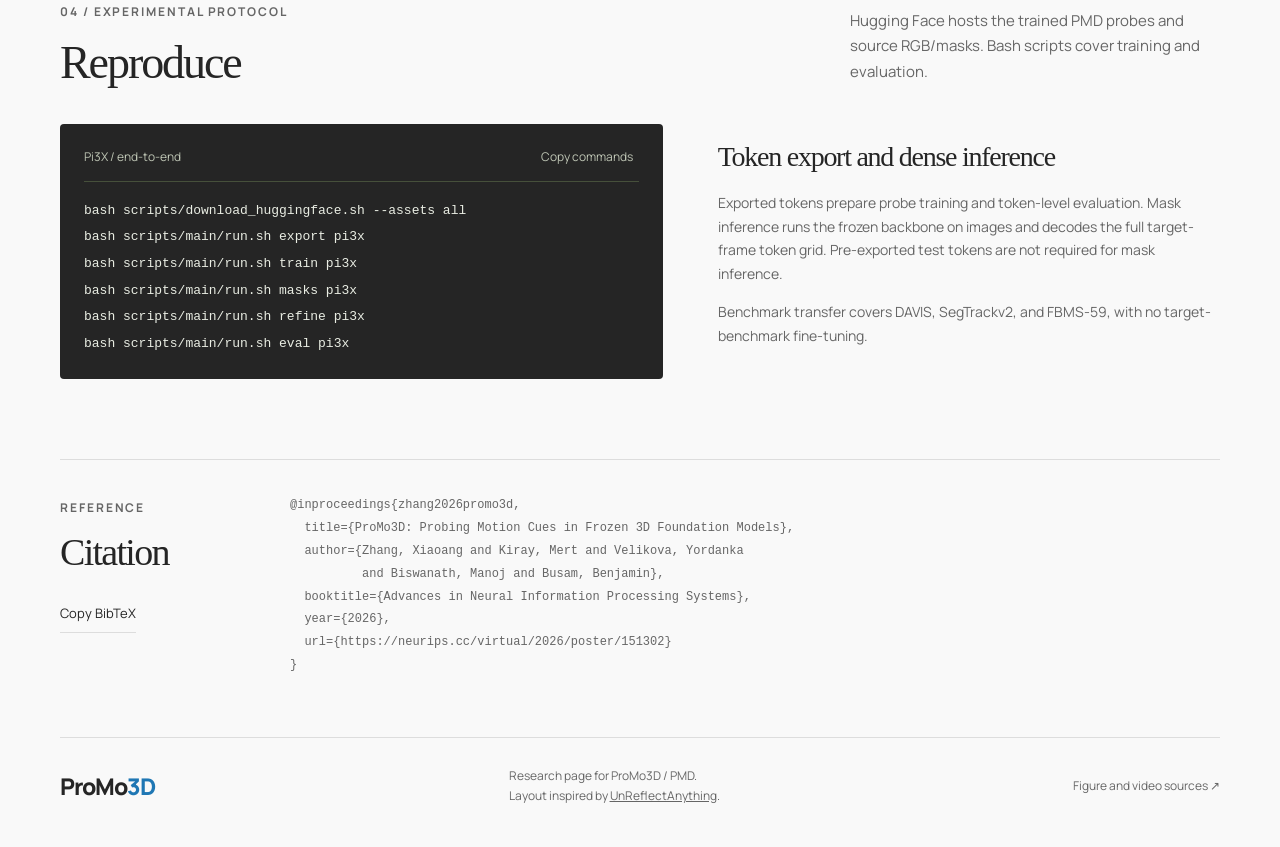
==== commit ab7b3573: "Align ProMo3D wordmarks with Manrope branding" ====
--- a/ProMo3D/index.html
+++ b/ProMo3D/index.html
@@ -11,7 +11,7 @@
   <link rel="canonical" href="https://xiaoang0211.github.io/ProMo3D/">
   <link rel="icon" href="assets/favicon.svg" type="image/svg+xml">
   <link rel="preload" href="assets/fonts/manrope.ttf" as="font" type="font/ttf" crossorigin>
-  <link rel="stylesheet" href="style.css?v=c8b04329a40e">
+  <link rel="stylesheet" href="style.css?v=manrope-wordmark-20261014">
   <script src="app.js?v=caf2dd936407" defer></script>
 </head>
 <body>
@@ -26,7 +26,7 @@
   <main id="main">
     <section class="hero shell">
       <div class="conference-label">NeurIPS 2026</div>
-      <h1>ProMo3D: Probing Motion Cues in<br><em>Frozen 3D Foundation Models</em></h1>
+      <h1><span class="paper-wordmark">ProMo<span>3D</span></span>: Probing Motion Cues in<br><em>Frozen 3D Foundation Models</em></h1>
       <p class="hero-copy">Supervised motion probing on frozen geometric representations, using low-rank probes trained on 160 YouTube-VOS videos.</p>
       <p class="authors">Xiaoang Zhang<sup>1</sup> &nbsp; Mert Kiray<sup>1,2,3</sup> &nbsp; Yordanka Velikova<sup>1,2</sup><br class="mobile-break"> &nbsp; Manoj Biswanath<sup>1,2</sup> &nbsp; Benjamin Busam<sup>1,2,3</sup></p>
       <p class="affiliations"><sup>1</sup> Technical University of Munich &nbsp; <sup>2</sup> Munich Center for Machine Learning &nbsp; <sup>3</sup> Obsphera</p>
--- a/ProMo3D/style.css
+++ b/ProMo3D/style.css
@@ -39,3 +39,5 @@
 .raw-tokens{display:flex;justify-content:center;gap:5px;margin:16px 0 0}.raw-tokens i{display:block;width:13px;height:25px;background:var(--token-purple-1)}.raw-tokens i:nth-child(5n+2){background:var(--token-purple-2)}.raw-tokens i:nth-child(5n+3){background:var(--token-purple-3)}.raw-tokens i:nth-child(5n+4){background:var(--token-purple-4)}.raw-tokens i:nth-child(5n){background:var(--token-purple-5)}
 .stage-equation,.anchor-static{color:var(--static)}
 .resource-icon{width:18px;height:18px;flex:none;object-fit:contain}.resource.primary .resource-icon{filter:invert(1)}
+.wordmark,.paper-wordmark{font-family:var(--sans);font-weight:800;letter-spacing:-.043478em;color:var(--ink)}.paper-wordmark{white-space:nowrap}.paper-wordmark>span{color:var(--static)}
+.reproduction-grid>*{min-width:0}
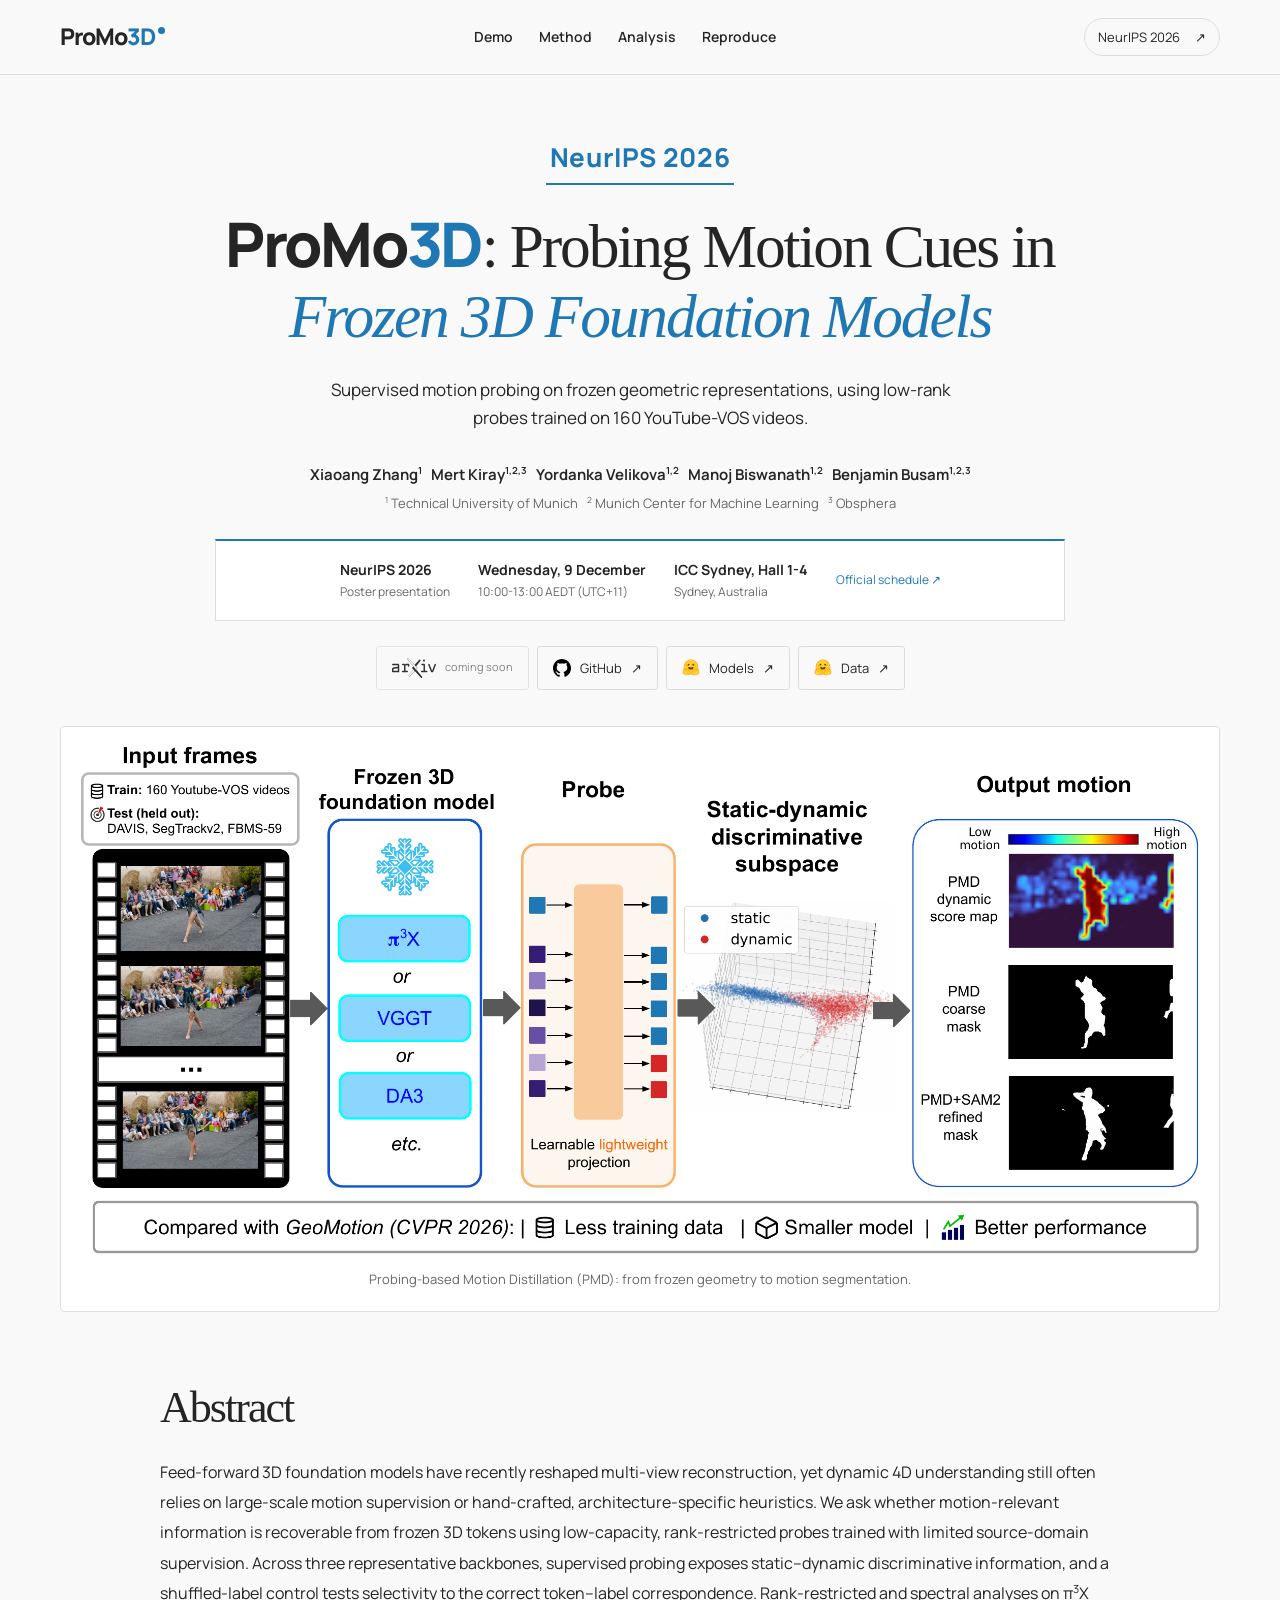
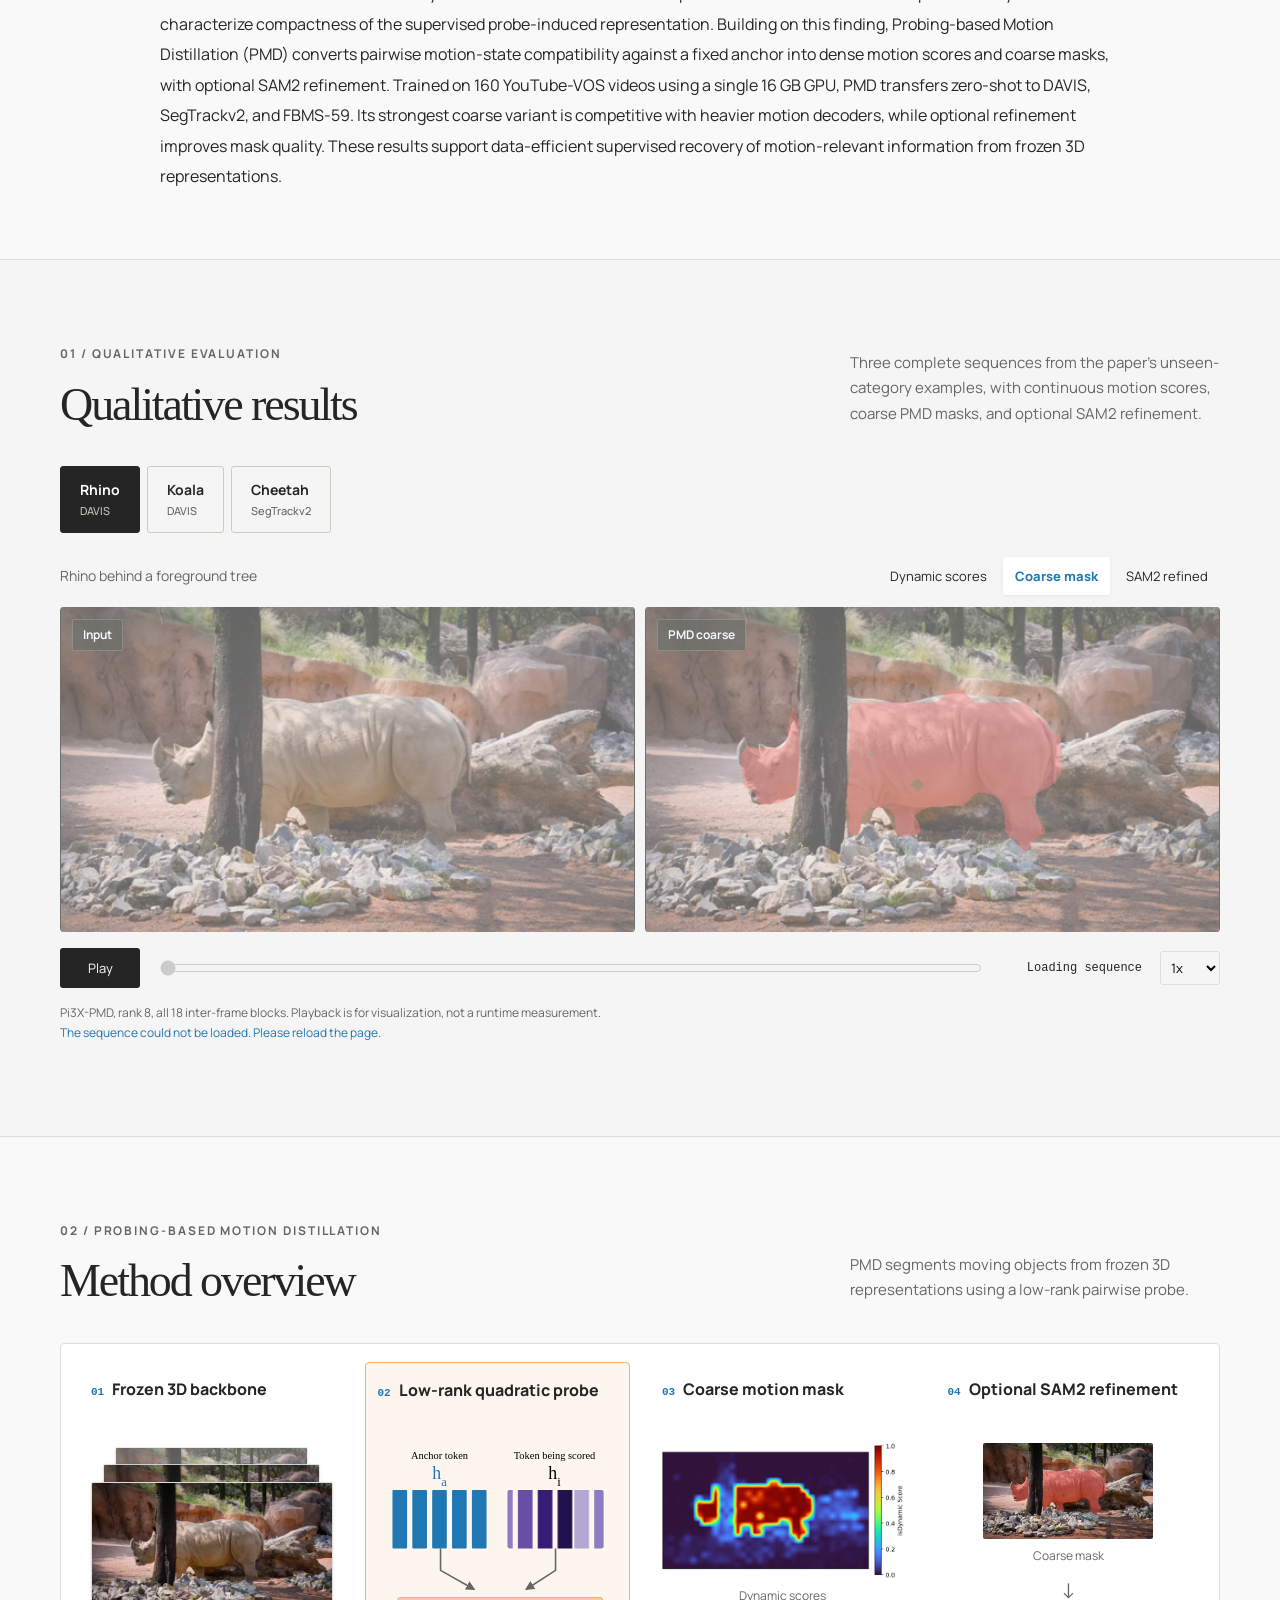
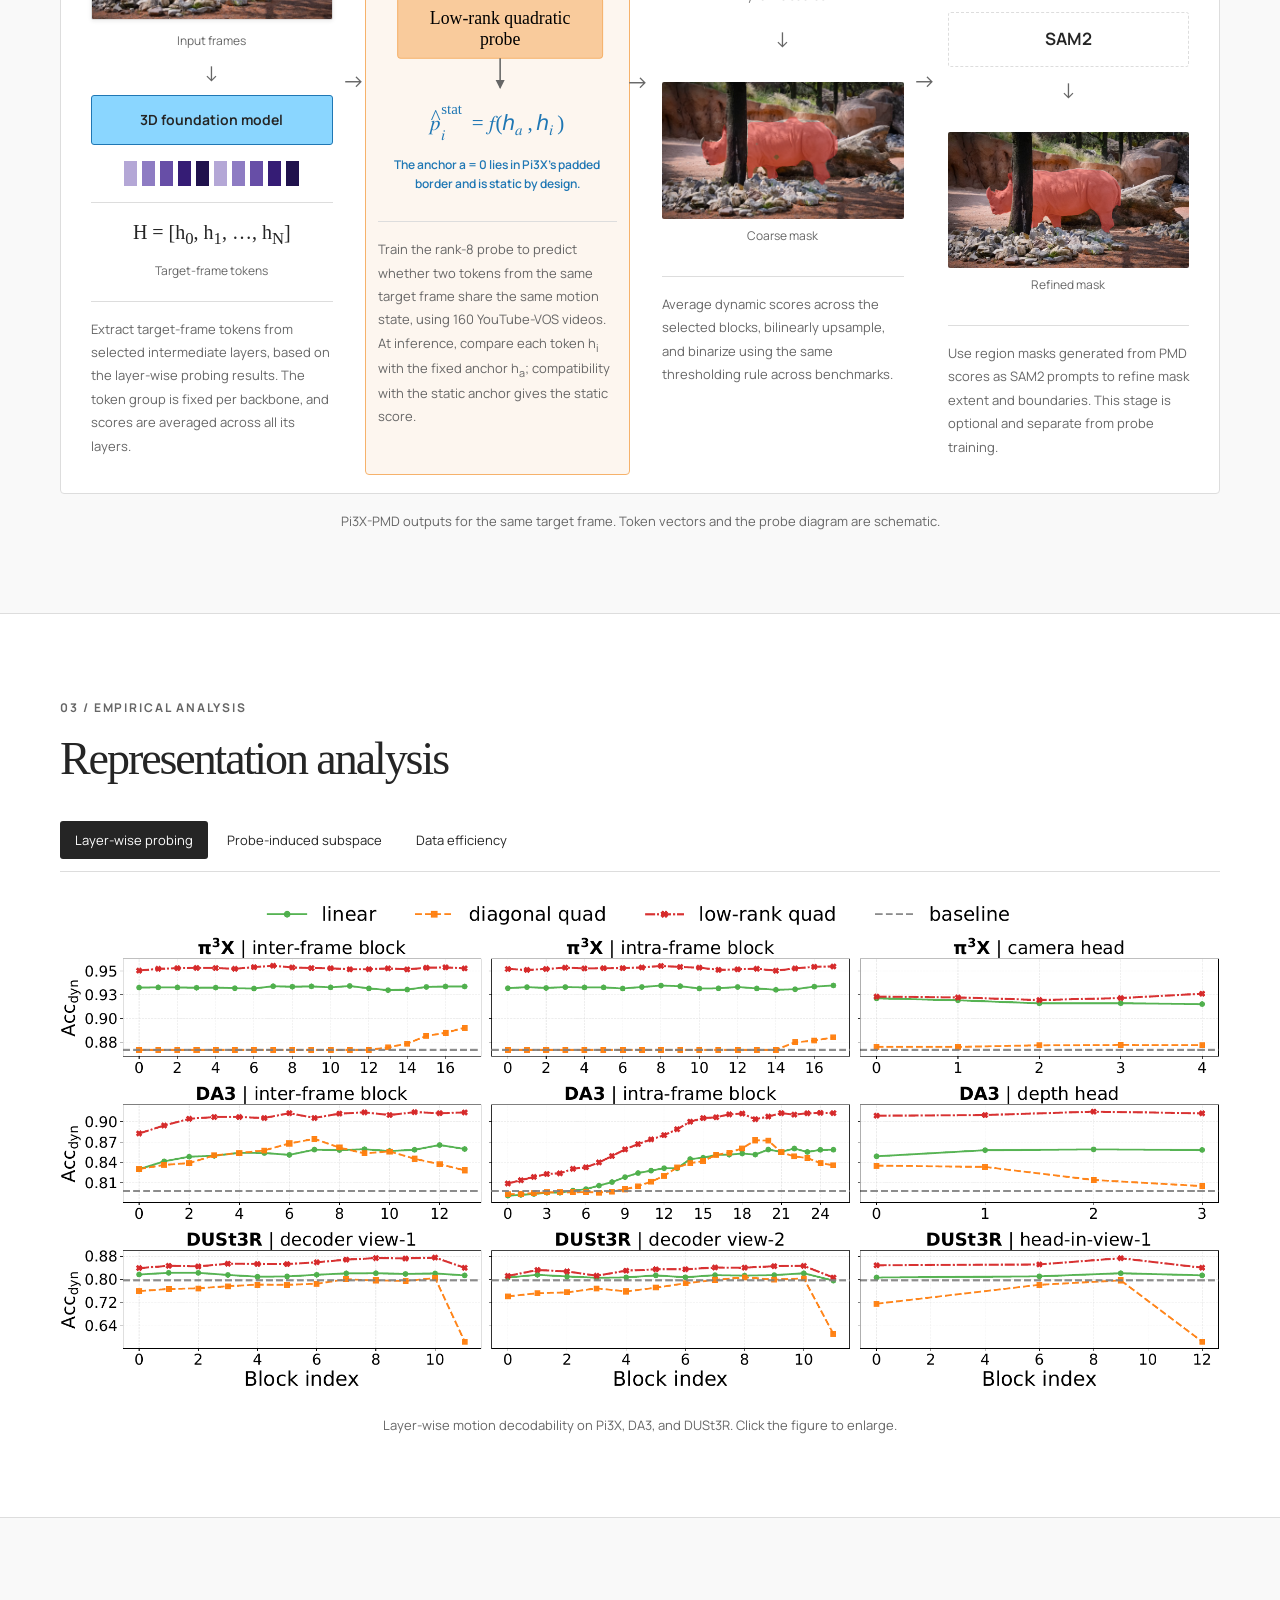
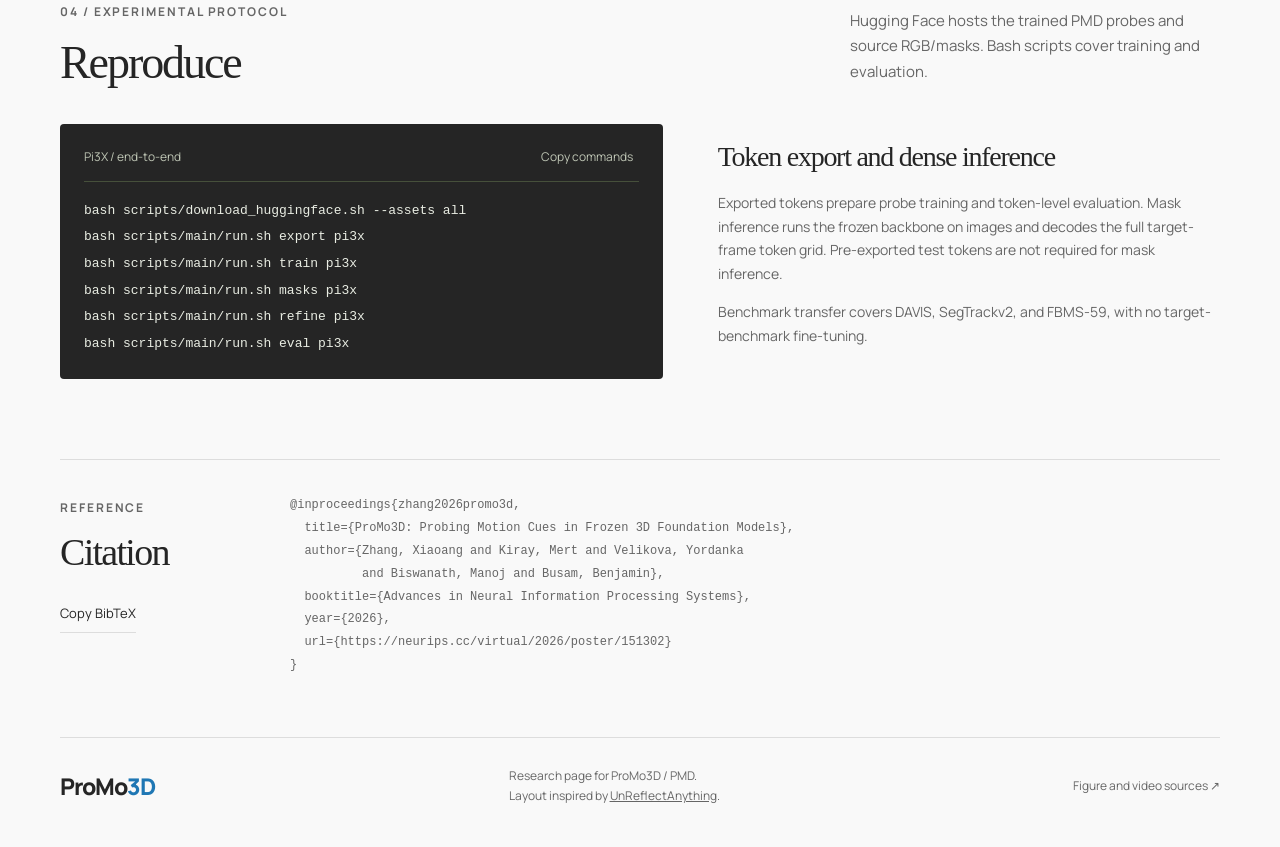
==== commit ed103328: "Use official resource logos and remove OpenReview entry" ====
--- a/ProMo3D/index.html
+++ b/ProMo3D/index.html
@@ -11,7 +11,7 @@
   <link rel="canonical" href="https://xiaoang0211.github.io/ProMo3D/">
   <link rel="icon" href="assets/favicon.svg" type="image/svg+xml">
   <link rel="preload" href="assets/fonts/manrope.ttf" as="font" type="font/ttf" crossorigin>
-  <link rel="stylesheet" href="style.css?v=manrope-wordmark-20261014">
+  <link rel="stylesheet" href="style.css?v=official-resource-logos-20261014">
   <script src="app.js?v=caf2dd936407" defer></script>
 </head>
 <body>
@@ -37,9 +37,8 @@
         <a href="https://neurips.cc/virtual/2026/poster/151302" target="_blank" rel="noopener">Official schedule &#8599;</a>
       </aside>
       <div class="resources" aria-label="Paper resources">
-        <a class="resource primary" href="https://openreview.net/forum?id=bSpkdwCVuy" target="_blank" rel="noopener"><img class="resource-icon" src="assets/icons/paper.svg" alt="" aria-hidden="true">Paper <span aria-hidden="true">&#8599;</span></a>
-        <span class="resource unavailable"><img class="resource-icon" src="assets/icons/paper.svg" alt="" aria-hidden="true">arXiv <small>coming soon</small></span>
-        <a class="resource" href="https://github.com/Xiaoang0211/ProMo3D" target="_blank" rel="noopener"><img class="resource-icon" src="assets/icons/code.svg" alt="" aria-hidden="true">GitHub <span aria-hidden="true">&#8599;</span></a>
+        <span class="resource unavailable"><img class="resource-icon arxiv-icon" src="assets/icons/arxiv.svg" alt="arXiv"> <small>coming soon</small></span>
+        <a class="resource" href="https://github.com/Xiaoang0211/ProMo3D" target="_blank" rel="noopener"><img class="resource-icon" src="assets/icons/github.svg" alt="" aria-hidden="true">GitHub <span aria-hidden="true">&#8599;</span></a>
         <a class="resource" href="https://huggingface.co/Xiaoang0211/ProMo3D" target="_blank" rel="noopener"><img class="resource-icon" src="assets/icons/huggingface.svg" alt="" aria-hidden="true">Models <span aria-hidden="true">&#8599;</span></a>
         <a class="resource" href="https://huggingface.co/datasets/Xiaoang0211/ProMo3D-data" target="_blank" rel="noopener"><img class="resource-icon" src="assets/icons/huggingface.svg" alt="" aria-hidden="true">Data <span aria-hidden="true">&#8599;</span></a>
       </div>
--- a/ProMo3D/style.css
+++ b/ProMo3D/style.css
@@ -39,5 +39,6 @@
 .raw-tokens{display:flex;justify-content:center;gap:5px;margin:16px 0 0}.raw-tokens i{display:block;width:13px;height:25px;background:var(--token-purple-1)}.raw-tokens i:nth-child(5n+2){background:var(--token-purple-2)}.raw-tokens i:nth-child(5n+3){background:var(--token-purple-3)}.raw-tokens i:nth-child(5n+4){background:var(--token-purple-4)}.raw-tokens i:nth-child(5n){background:var(--token-purple-5)}
 .stage-equation,.anchor-static{color:var(--static)}
 .resource-icon{width:18px;height:18px;flex:none;object-fit:contain}.resource.primary .resource-icon{filter:invert(1)}
+.resource-icon.arxiv-icon{width:44px;height:20px}
 .wordmark,.paper-wordmark{font-family:var(--sans);font-weight:800;letter-spacing:-.043478em;color:var(--ink)}.paper-wordmark{white-space:nowrap}.paper-wordmark>span{color:var(--static)}
 .reproduction-grid>*{min-width:0}
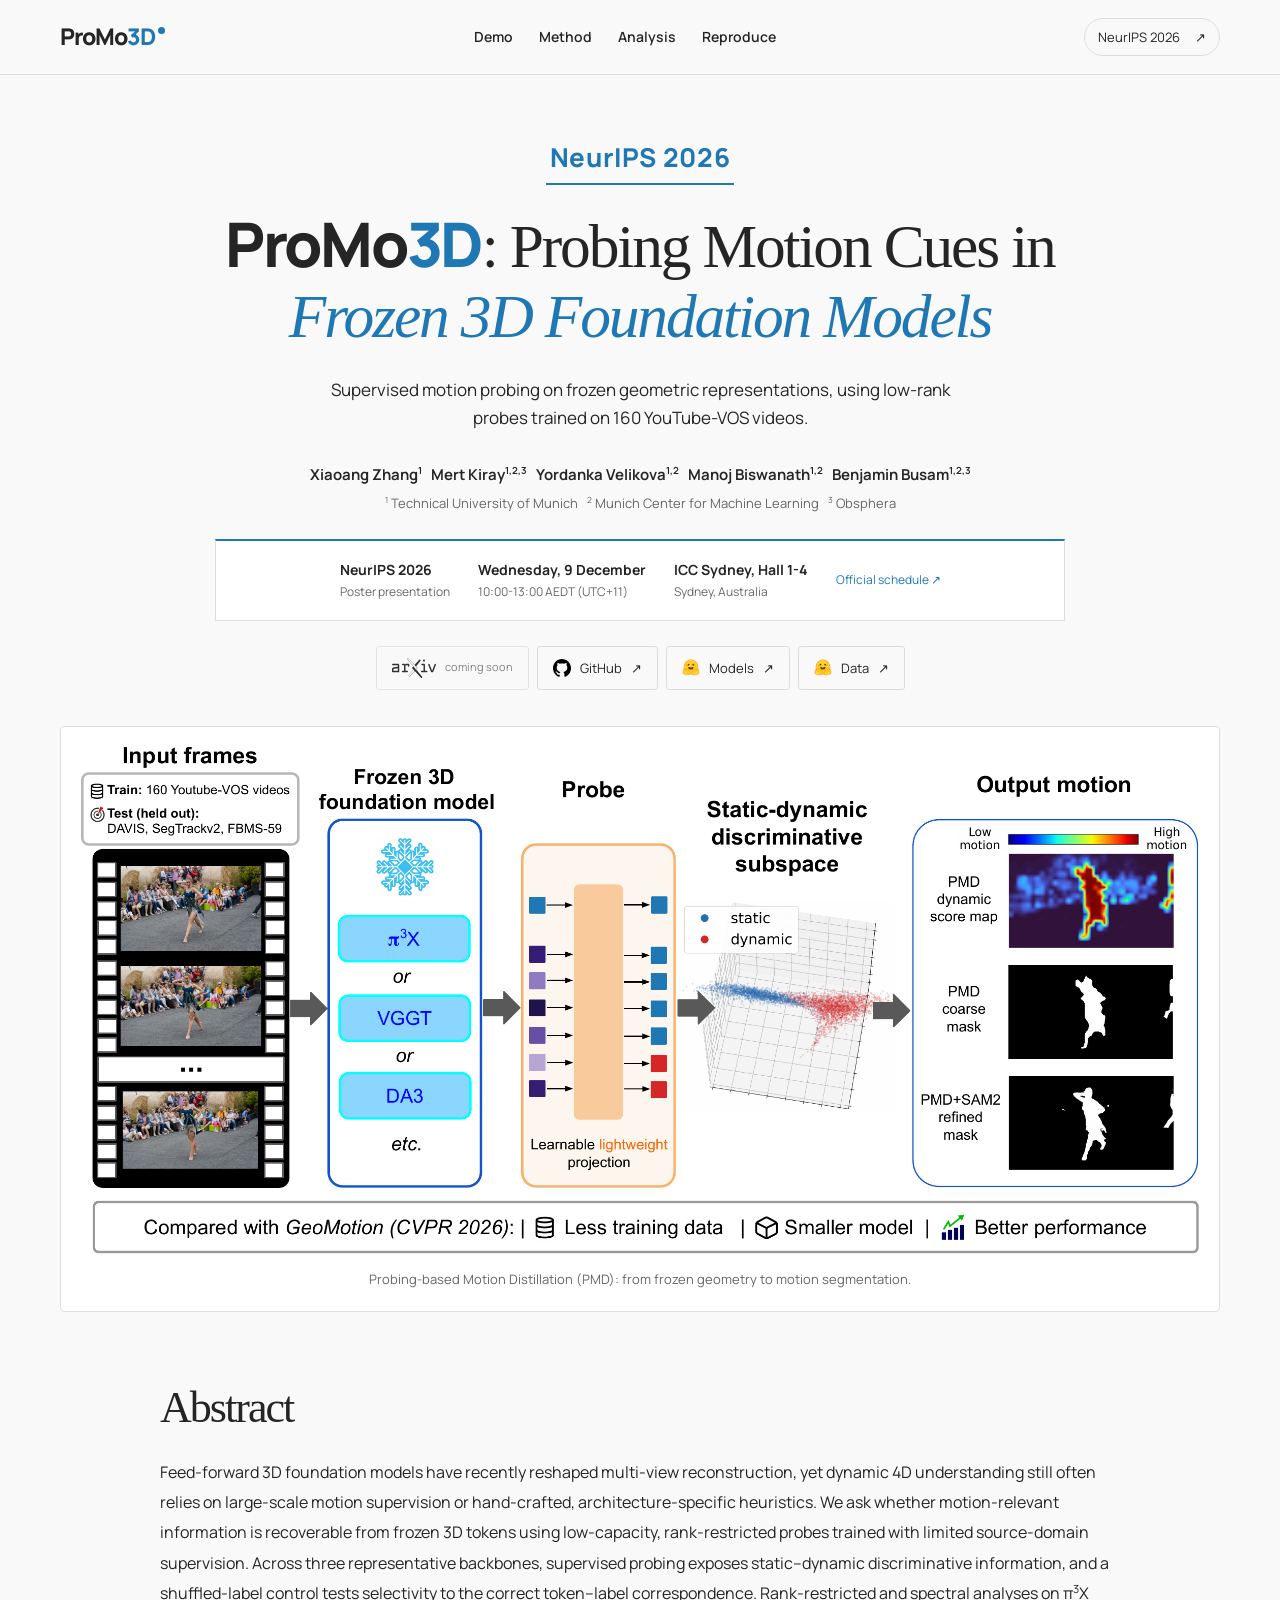
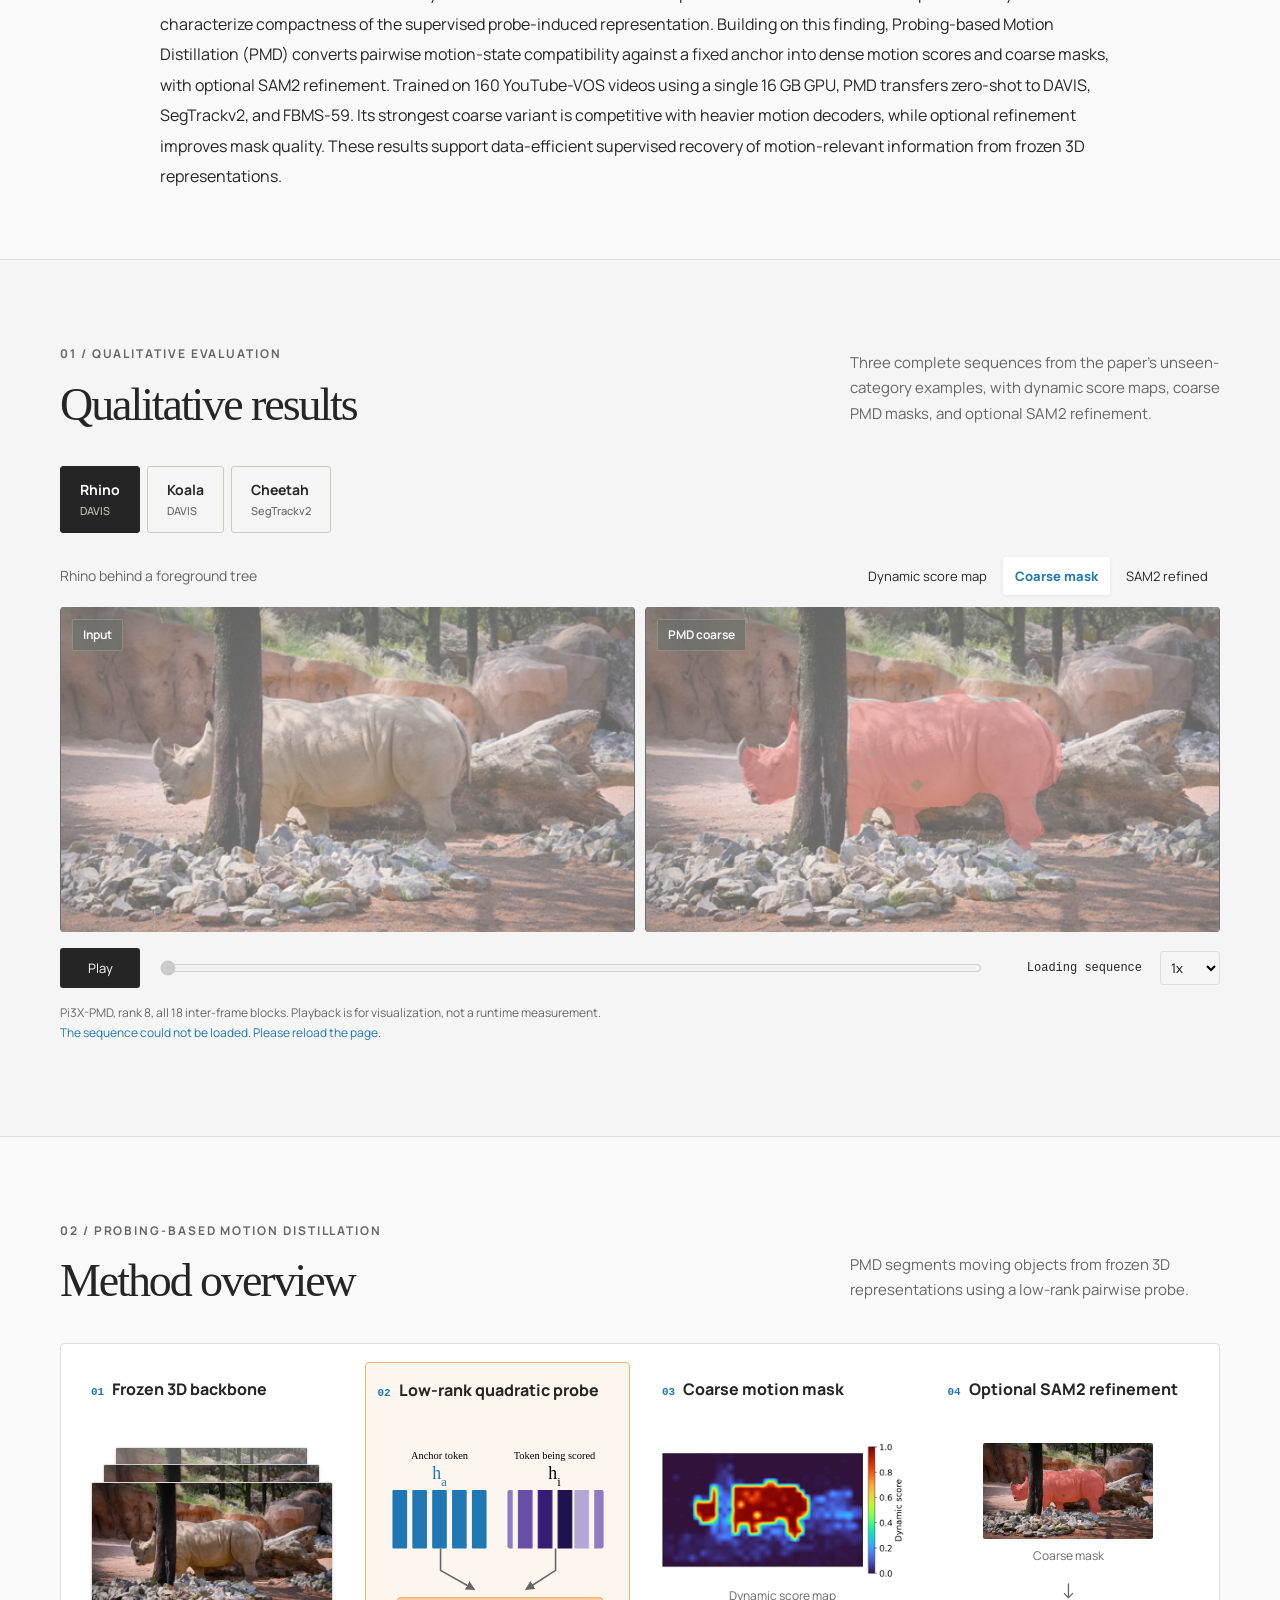
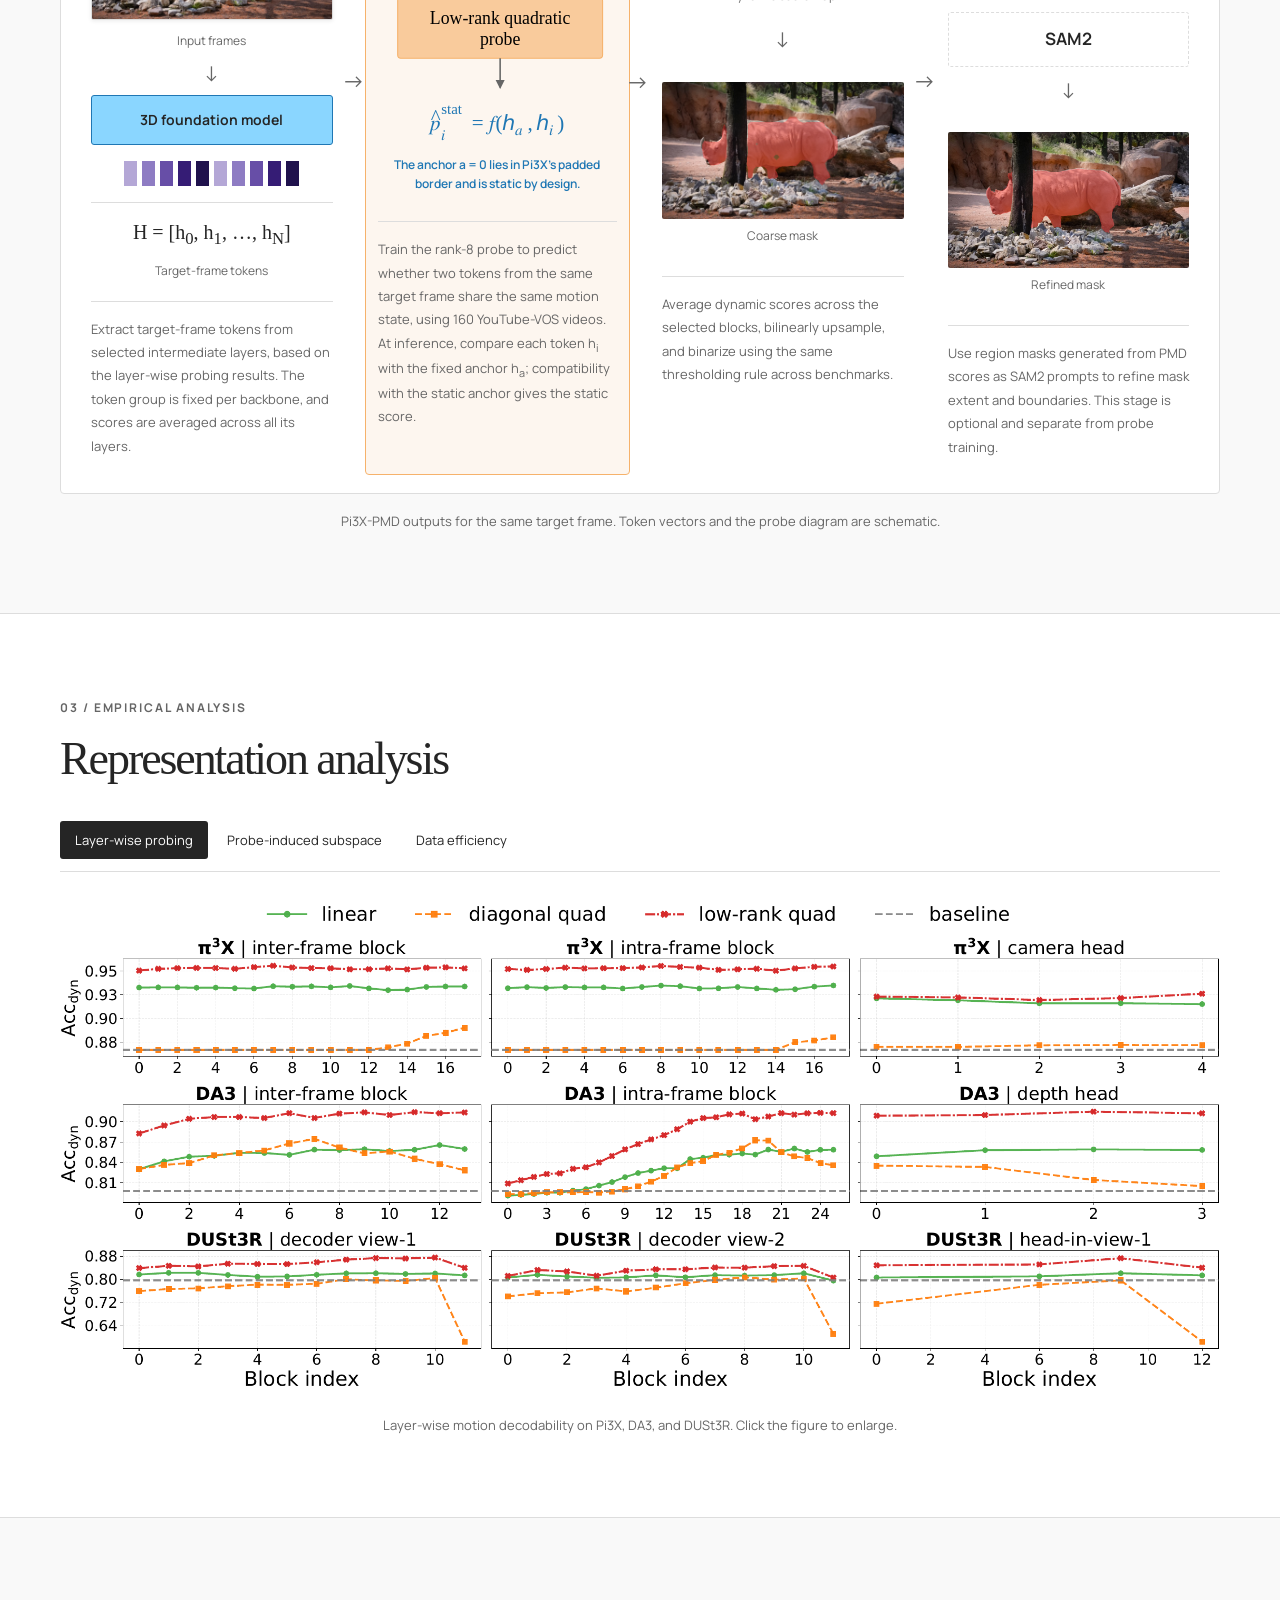
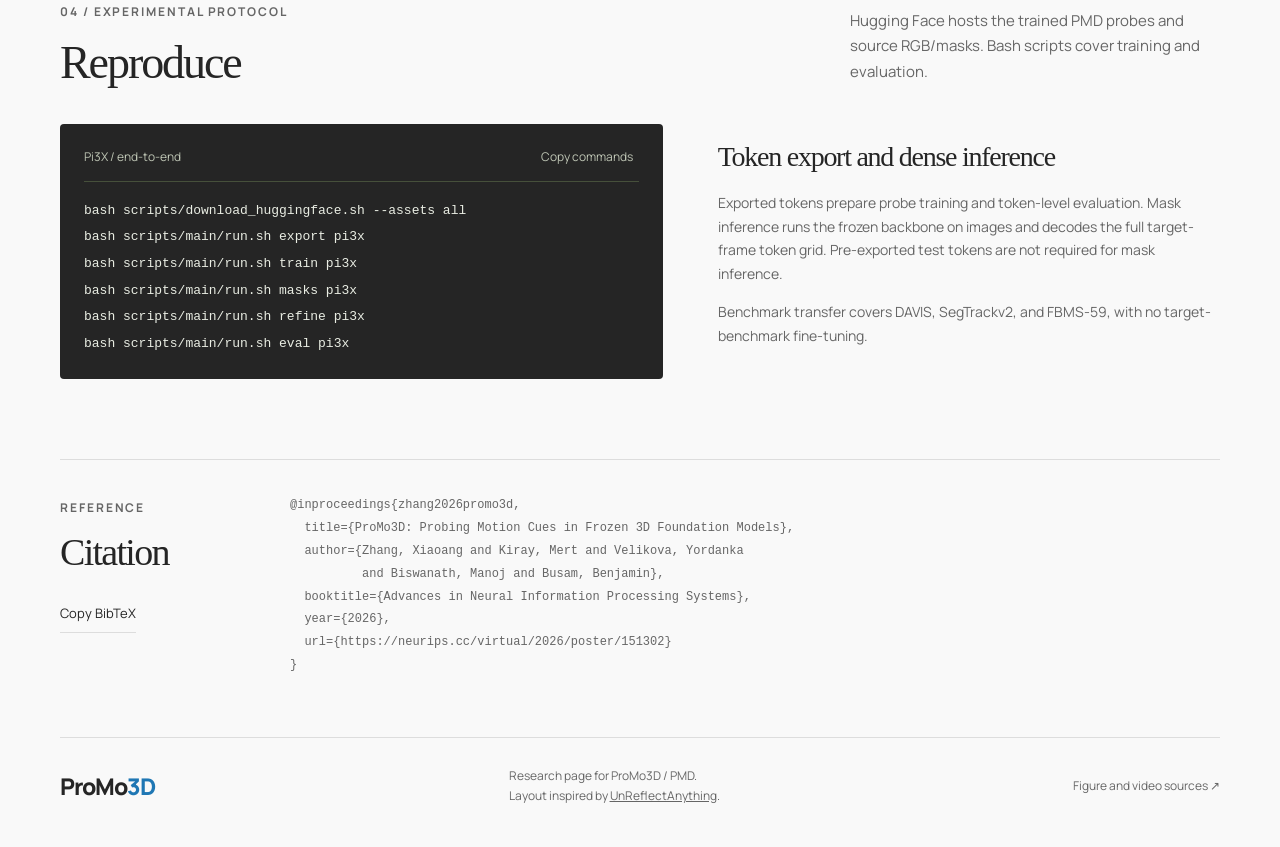
==== commit c817fef3: "Use dynamic score terminology in figures and sequence videos" ====
--- a/ProMo3D/index.html
+++ b/ProMo3D/index.html
@@ -4,7 +4,7 @@
   <meta charset="utf-8">
   <meta name="viewport" content="width=device-width, initial-scale=1">
   <title>ProMo3D: Probing Motion Cues in Frozen 3D Foundation Models</title>
-  <meta name="description" content="ProMo3D studies lightweight motion decoding from frozen 3D foundation models. Explore full-sequence PMD motion scores, coarse masks, and optional SAM2 refinement.">
+  <meta name="description" content="ProMo3D studies lightweight motion decoding from frozen 3D foundation models. Explore full-sequence PMD dynamic score maps, coarse masks, and optional SAM2 refinement.">
   <meta property="og:title" content="ProMo3D: Probing Motion Cues in Frozen 3D Foundation Models">
   <meta property="og:description" content="Frozen geometry. Lightweight probing. Zero-shot motion segmentation.">
   <meta property="og:image" content="https://xiaoang0211.github.io/ProMo3D/assets/teaser.png">
@@ -12,7 +12,7 @@
   <link rel="icon" href="assets/favicon.svg" type="image/svg+xml">
   <link rel="preload" href="assets/fonts/manrope.ttf" as="font" type="font/ttf" crossorigin>
   <link rel="stylesheet" href="style.css?v=official-resource-logos-20261014">
-  <script src="app.js?v=caf2dd936407" defer></script>
+  <script src="app.js?v=dynamic-score-maps-20261014" defer></script>
 </head>
 <body>
   <a class="skip-link" href="#main">Skip to content</a>
@@ -42,7 +42,7 @@
         <a class="resource" href="https://huggingface.co/Xiaoang0211/ProMo3D" target="_blank" rel="noopener"><img class="resource-icon" src="assets/icons/huggingface.svg" alt="" aria-hidden="true">Models <span aria-hidden="true">&#8599;</span></a>
         <a class="resource" href="https://huggingface.co/datasets/Xiaoang0211/ProMo3D-data" target="_blank" rel="noopener"><img class="resource-icon" src="assets/icons/huggingface.svg" alt="" aria-hidden="true">Data <span aria-hidden="true">&#8599;</span></a>
       </div>
-      <figure class="teaser"><img src="assets/teaser.png" width="2200" height="998" alt="PMD learns a low-rank pairwise probe on frozen geometric tokens and produces motion scores, coarse masks, and optional SAM2-refined masks."><figcaption>Probing-based Motion Distillation (PMD): from frozen geometry to motion segmentation.</figcaption></figure>
+      <figure class="teaser"><img src="assets/teaser.png" width="2200" height="998" alt="PMD learns a low-rank pairwise probe on frozen geometric tokens and produces dynamic score maps, coarse masks, and optional SAM2-refined masks."><figcaption>Probing-based Motion Distillation (PMD): from frozen geometry to motion segmentation.</figcaption></figure>
     </section>
 
     <section id="abstract" class="section abstract-section shell" aria-labelledby="abstract-title">
@@ -52,9 +52,9 @@
 
     <section id="sequences" class="section gallery-section">
       <div class="shell">
-        <div class="section-heading"><div><span class="eyebrow">01 / Qualitative evaluation</span><h2>Qualitative results</h2></div><p>Three complete sequences from the paper's unseen-category examples, with continuous motion scores, coarse PMD masks, and optional SAM2 refinement.</p></div>
+        <div class="section-heading"><div><span class="eyebrow">01 / Qualitative evaluation</span><h2>Qualitative results</h2></div><p>Three complete sequences from the paper's unseen-category examples, with dynamic score maps, coarse PMD masks, and optional SAM2 refinement.</p></div>
         <div class="sequence-tabs" aria-label="Sequence"><button data-sequence="rhino" aria-pressed="true">Rhino <small>DAVIS</small></button><button data-sequence="koala" aria-pressed="false">Koala <small>DAVIS</small></button><button data-sequence="cheetah" aria-pressed="false">Cheetah <small>SegTrackv2</small></button></div>
-        <div class="viewer-toolbar"><p id="sequence-description">Rhino behind a foreground tree</p><div class="view-tabs" aria-label="Prediction view"><button data-view="scores" aria-pressed="false">Dynamic scores</button><button data-view="coarse" aria-pressed="true">Coarse mask</button><button data-view="refined" aria-pressed="false">SAM2 refined</button></div></div>
+        <div class="viewer-toolbar"><p id="sequence-description">Rhino behind a foreground tree</p><div class="view-tabs" aria-label="Prediction view"><button data-view="scores" aria-pressed="false">Dynamic score map</button><button data-view="coarse" aria-pressed="true">Coarse mask</button><button data-view="refined" aria-pressed="false">SAM2 refined</button></div></div>
         <div class="video-pair">
           <figure><span class="video-label">Input</span><video id="input-video" muted playsinline preload="metadata" poster="assets/videos/rhino-input.png" aria-label="Full input sequence"></video></figure>
           <figure><span id="prediction-label" class="video-label">PMD coarse</span><video id="prediction-video" muted playsinline preload="metadata" poster="assets/videos/rhino-coarse.png" aria-label="Full PMD prediction sequence"></video></figure>
@@ -107,7 +107,7 @@
           </article>
           <article class="method-stage" aria-labelledby="method-mask-title">
             <h3 class="stage-title" id="method-mask-title"><span>03</span> Coarse motion mask</h3>
-            <span class="stage-panel"><img src="assets/videos/rhino-scores.png" alt="Stored PMD dynamic score map for rhino frame 70" loading="lazy"><span>Dynamic scores</span></span>
+            <span class="stage-panel"><img src="assets/videos/rhino-scores.png?v=dynamic-score-20261014" alt="Stored PMD dynamic score map for rhino frame 70" loading="lazy"><span>Dynamic score map</span></span>
             <span class="stage-arrow" aria-hidden="true">&#8595;</span>
             <span class="stage-panel"><img src="assets/videos/rhino-coarse.png" alt="Stored PMD coarse mask overlay for rhino frame 70" loading="lazy"><span>Coarse mask</span></span>
             <p class="stage-explanation">Average dynamic scores across the selected blocks, bilinearly upsample, and binarize using the same thresholding rule across benchmarks.</p>
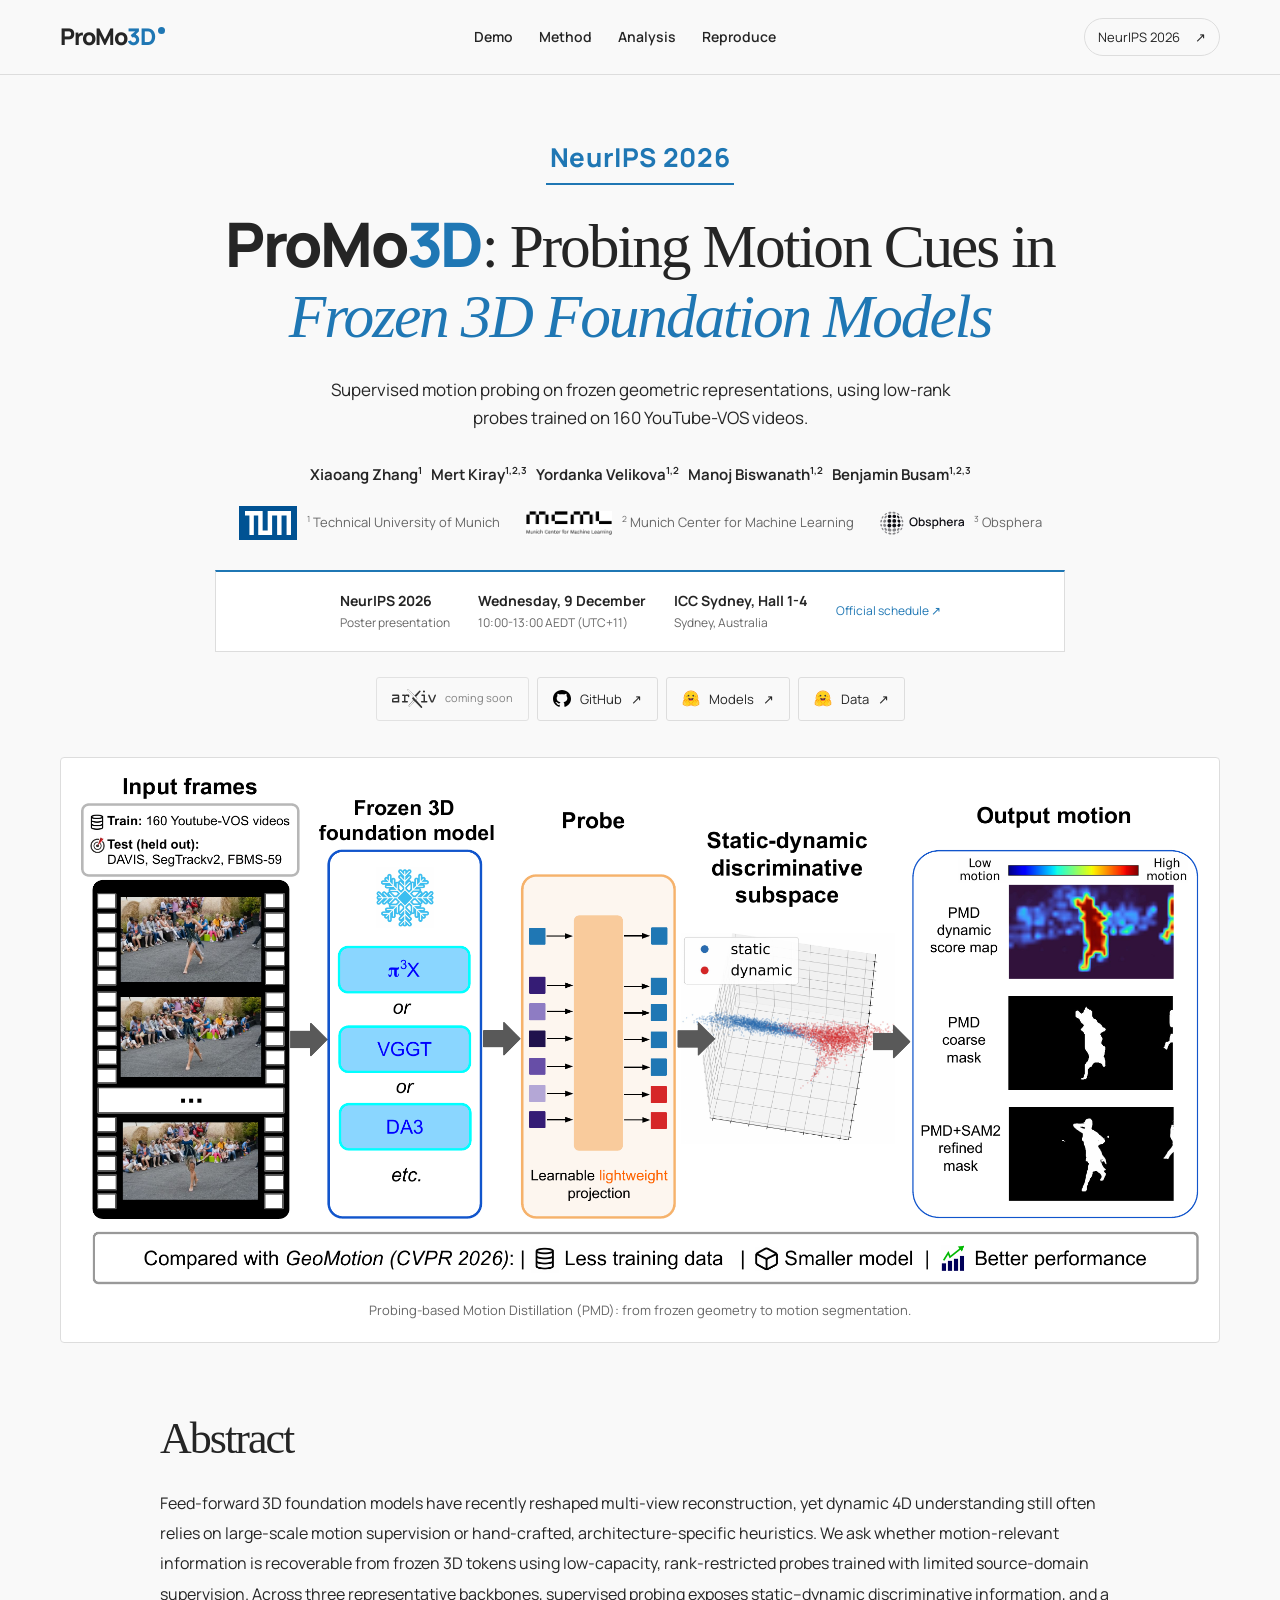
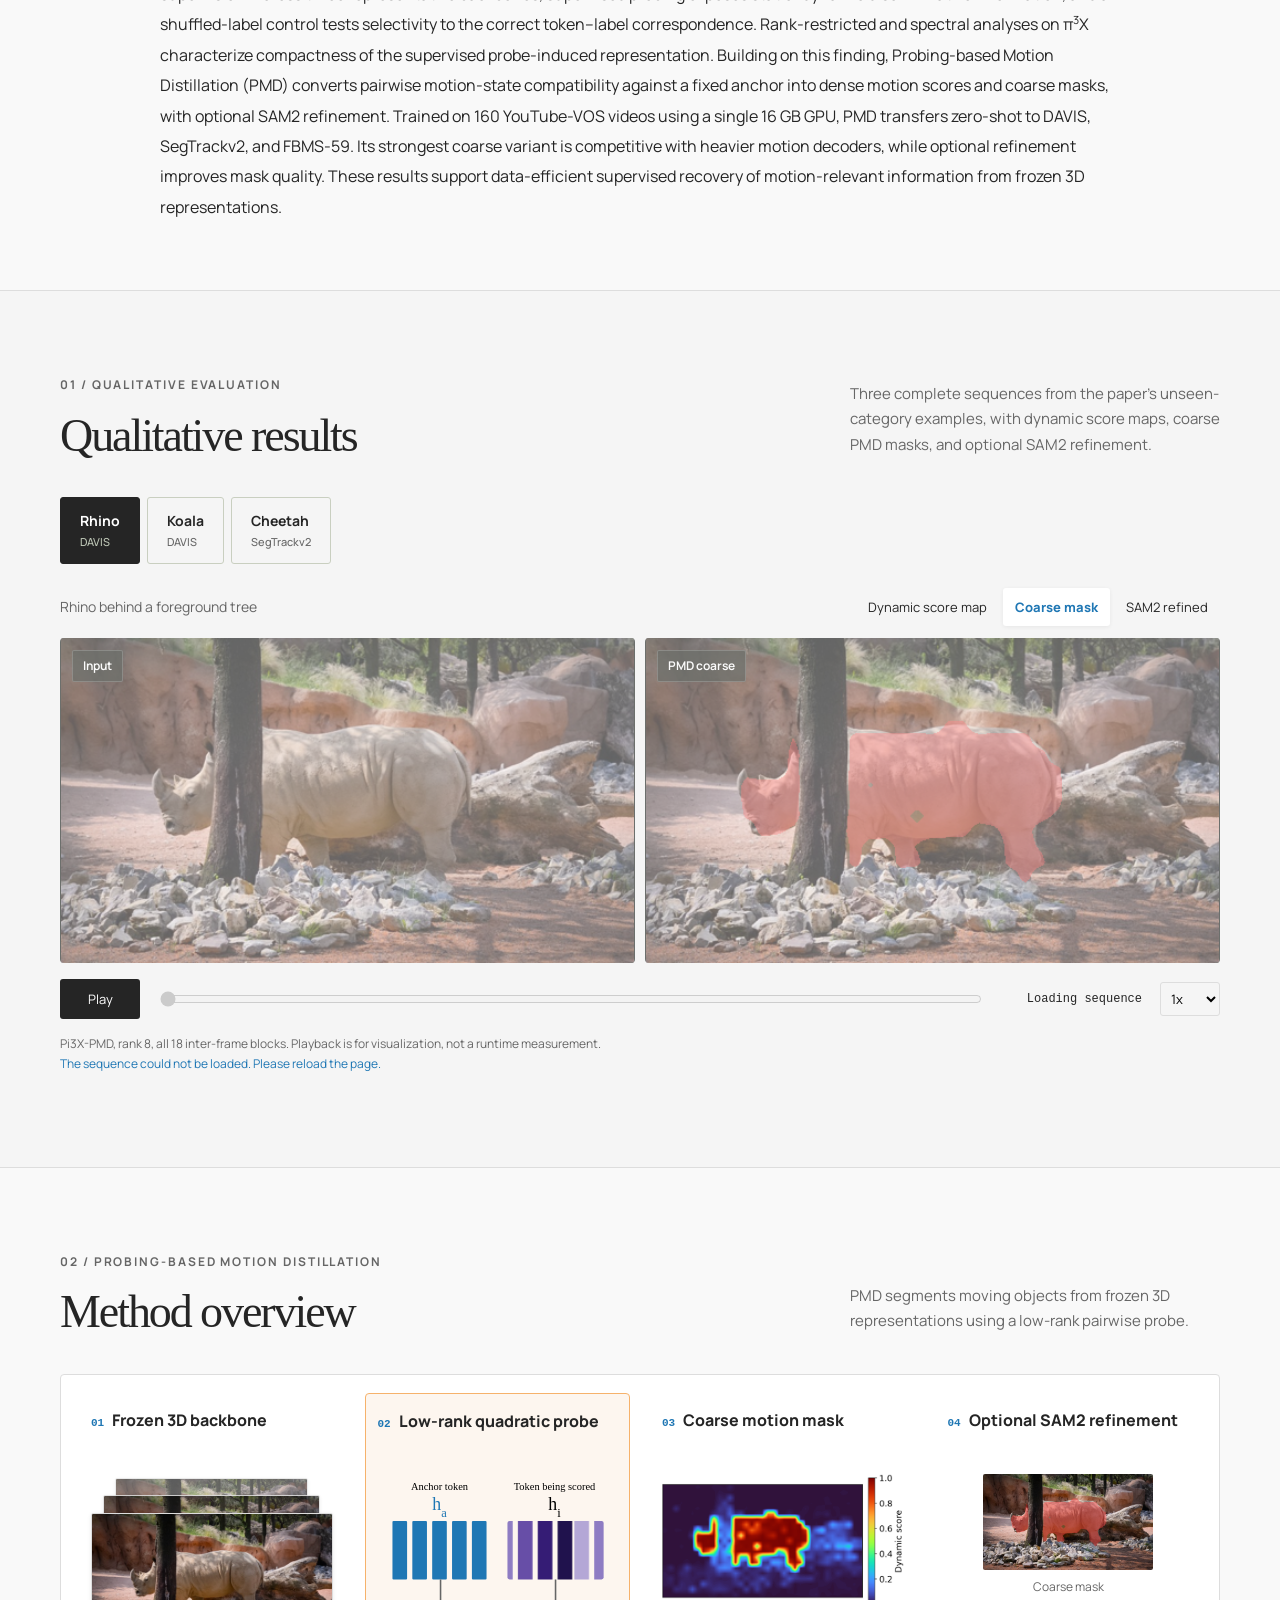
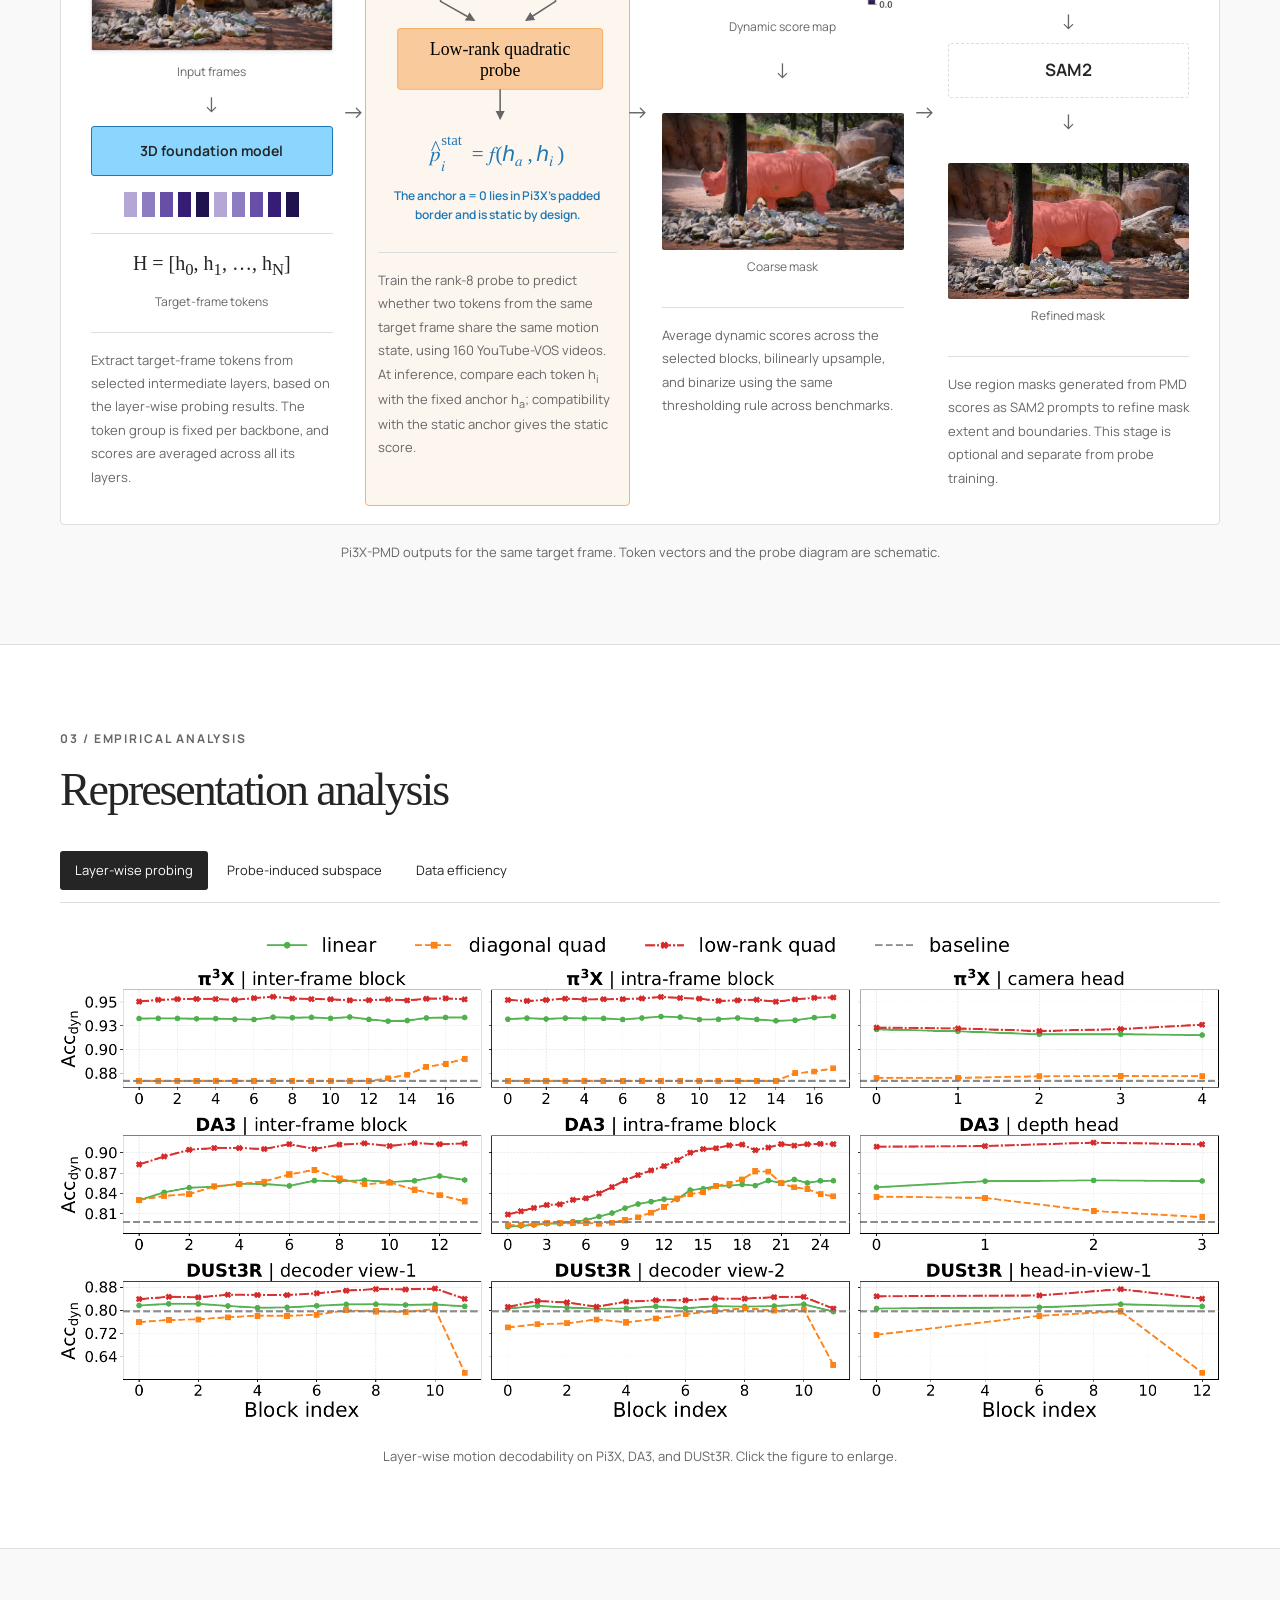
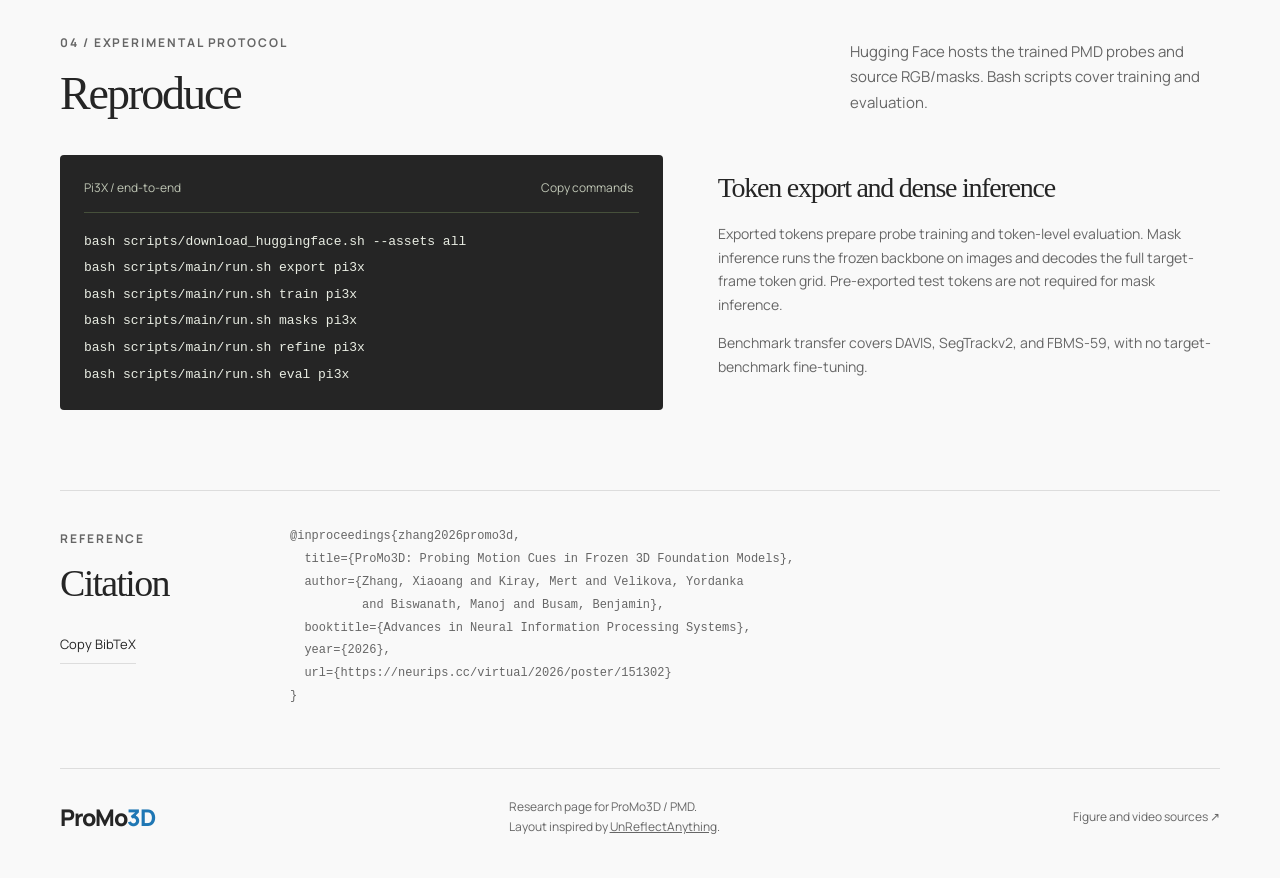
==== commit fb7d53b5: "Add linked official logos beside author affiliations" ====
--- a/ProMo3D/index.html
+++ b/ProMo3D/index.html
@@ -11,7 +11,7 @@
   <link rel="canonical" href="https://xiaoang0211.github.io/ProMo3D/">
   <link rel="icon" href="assets/favicon.svg" type="image/svg+xml">
   <link rel="preload" href="assets/fonts/manrope.ttf" as="font" type="font/ttf" crossorigin>
-  <link rel="stylesheet" href="style.css?v=official-resource-logos-20261014">
+  <link rel="stylesheet" href="style.css?v=affiliation-links-20261015">
   <script src="app.js?v=dynamic-score-maps-20261014" defer></script>
 </head>
 <body>
@@ -29,7 +29,11 @@
       <h1><span class="paper-wordmark">ProMo<span>3D</span></span>: Probing Motion Cues in<br><em>Frozen 3D Foundation Models</em></h1>
       <p class="hero-copy">Supervised motion probing on frozen geometric representations, using low-rank probes trained on 160 YouTube-VOS videos.</p>
       <p class="authors">Xiaoang Zhang<sup>1</sup> &nbsp; Mert Kiray<sup>1,2,3</sup> &nbsp; Yordanka Velikova<sup>1,2</sup><br class="mobile-break"> &nbsp; Manoj Biswanath<sup>1,2</sup> &nbsp; Benjamin Busam<sup>1,2,3</sup></p>
-      <p class="affiliations"><sup>1</sup> Technical University of Munich &nbsp; <sup>2</sup> Munich Center for Machine Learning &nbsp; <sup>3</sup> Obsphera</p>
+      <ul class="affiliations" aria-label="Author affiliations">
+        <li><a class="affiliation-link" href="https://www.tum.de/en/" target="_blank" rel="noopener noreferrer"><span class="affiliation-logo affiliation-logo-tum"><img src="assets/affiliations/tum.svg" width="46" height="24" alt=""></span><span><sup>1</sup> Technical University of Munich</span></a></li>
+        <li><a class="affiliation-link" href="https://mcml.ai/" target="_blank" rel="noopener noreferrer"><img class="affiliation-logo" src="assets/affiliations/mcml.jpg" width="87" height="24" alt=""><span><sup>2</sup> Munich Center for Machine Learning</span></a></li>
+        <li><a class="affiliation-link" href="https://www.obsphera.ai/en" target="_blank" rel="noopener noreferrer"><img class="affiliation-logo" src="assets/affiliations/obsphera.svg" width="84" height="24" alt=""><span><sup>3</sup> Obsphera</span></a></li>
+      </ul>
       <aside class="poster-session" aria-label="NeurIPS poster presentation">
         <div><strong>NeurIPS 2026</strong><span>Poster presentation</span></div>
         <div><strong>Wednesday, 9 December</strong><span>10:00-13:00 AEDT (UTC+11)</span></div>
--- a/ProMo3D/style.css
+++ b/ProMo3D/style.css
@@ -42,3 +42,8 @@
 .resource-icon.arxiv-icon{width:44px;height:20px}
 .wordmark,.paper-wordmark{font-family:var(--sans);font-weight:800;letter-spacing:-.043478em;color:var(--ink)}.paper-wordmark{white-space:nowrap}.paper-wordmark>span{color:var(--static)}
 .reproduction-grid>*{min-width:0}
+.affiliations{display:flex;flex-wrap:wrap;justify-content:center;align-items:center;gap:6px 26px;max-width:1080px;margin:14px auto 0;padding:0;list-style:none}
+.affiliations li{max-width:100%}.affiliation-link{display:flex;align-items:center;gap:10px;min-height:44px;text-align:left;font-size:13px;line-height:1.5;color:var(--muted)}
+.affiliation-link:hover{color:var(--accent)}.affiliation-link:hover>span:last-child{text-decoration:underline;text-underline-offset:3px}.affiliation-link:focus-visible{outline:2px solid var(--accent);outline-offset:5px;border-radius:2px}
+.affiliation-logo{display:block;flex:none;object-fit:contain;width:auto;max-width:none;height:24px}.affiliation-logo-tum{display:flex;align-items:center;justify-content:center;width:58px;height:34px;background:#005293}.affiliation-logo-tum img{width:46px;height:24px}
+@media(max-width:620px){.affiliations{gap:3px 18px;margin-top:12px}.affiliation-link{font-size:12px;gap:9px}}
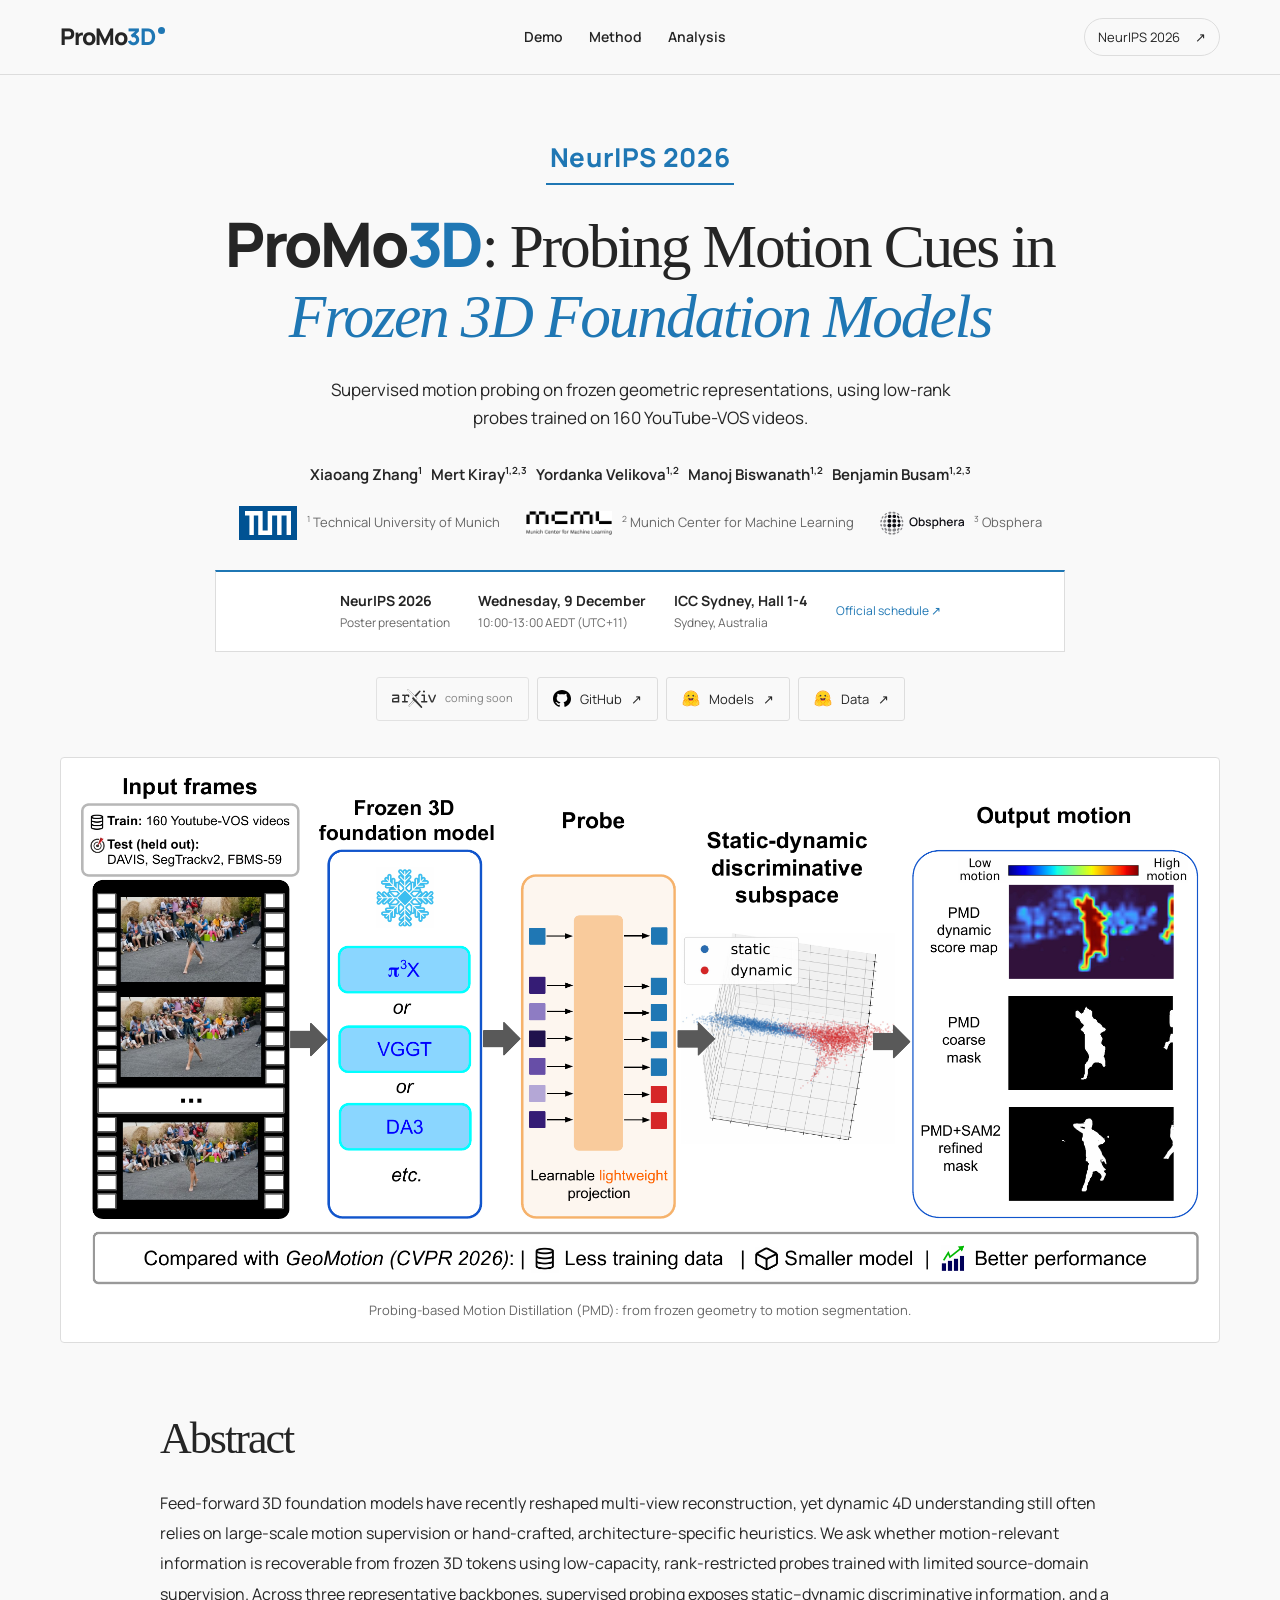
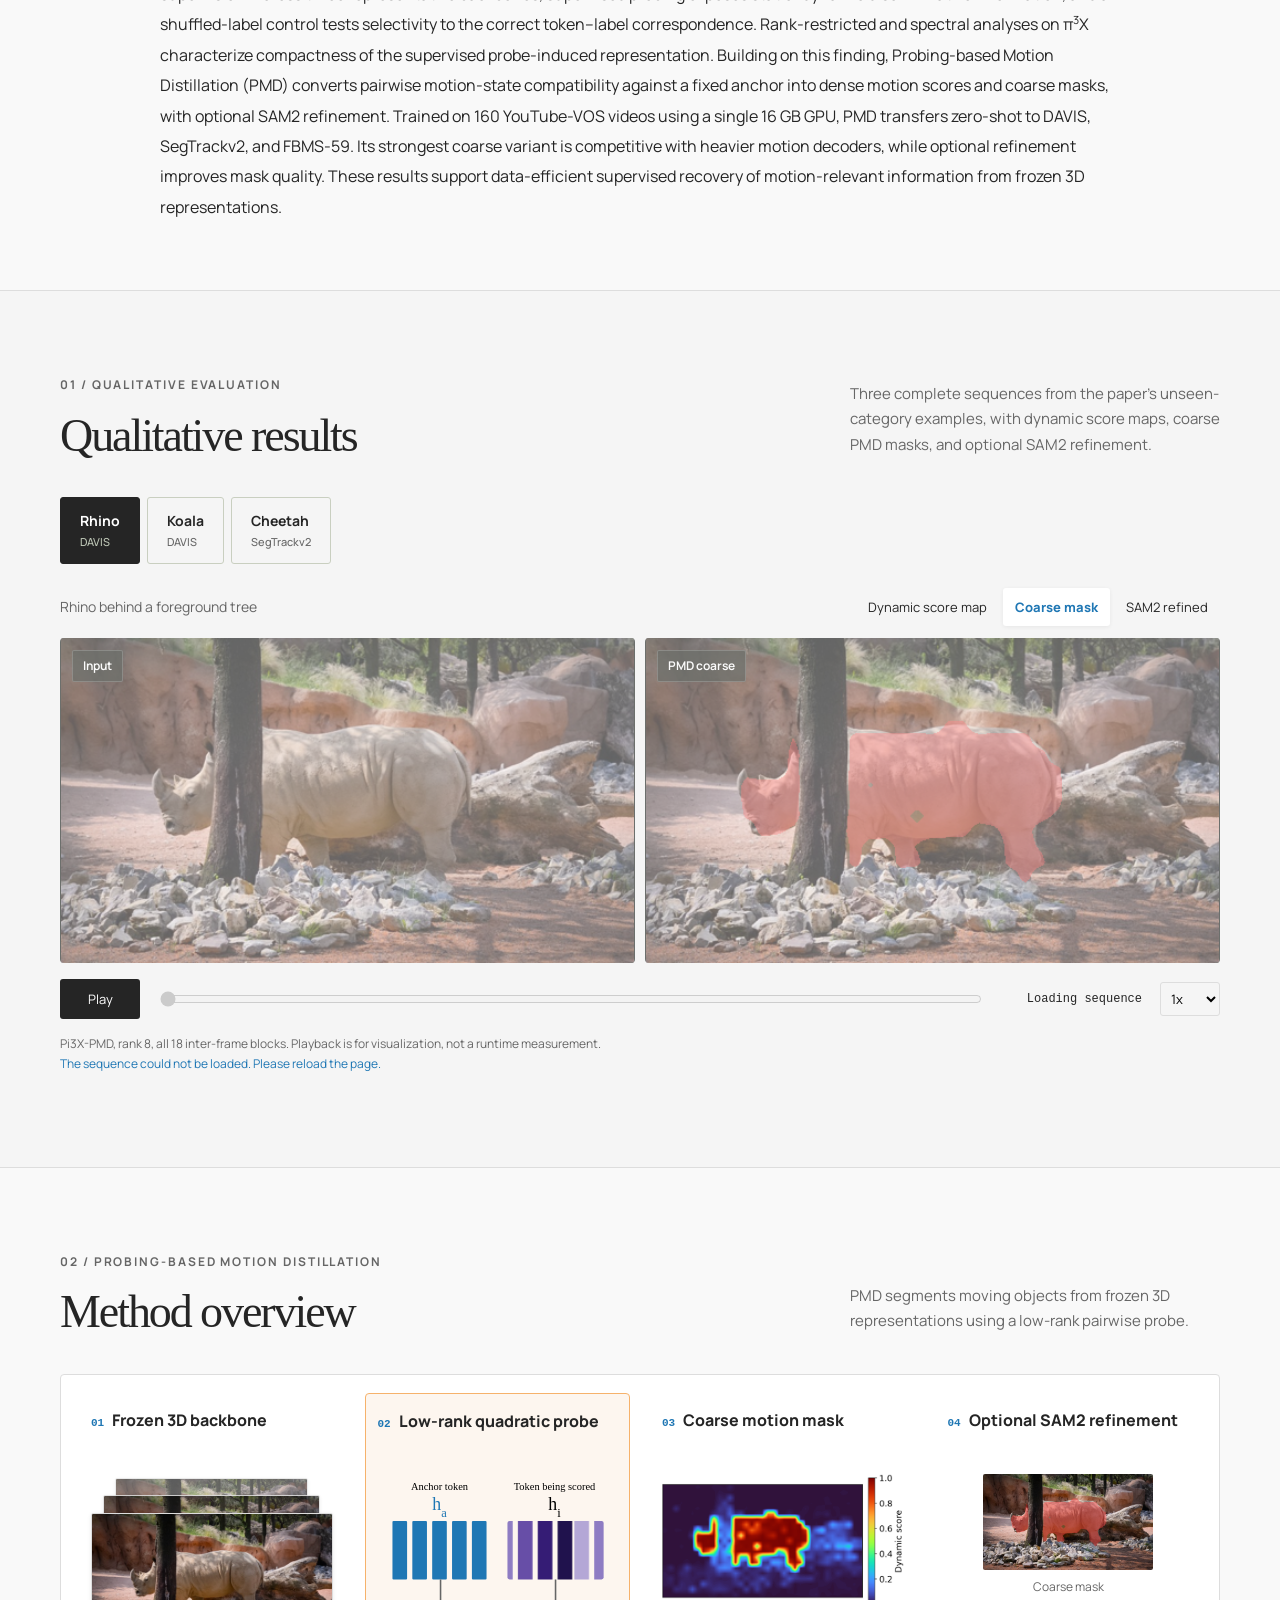
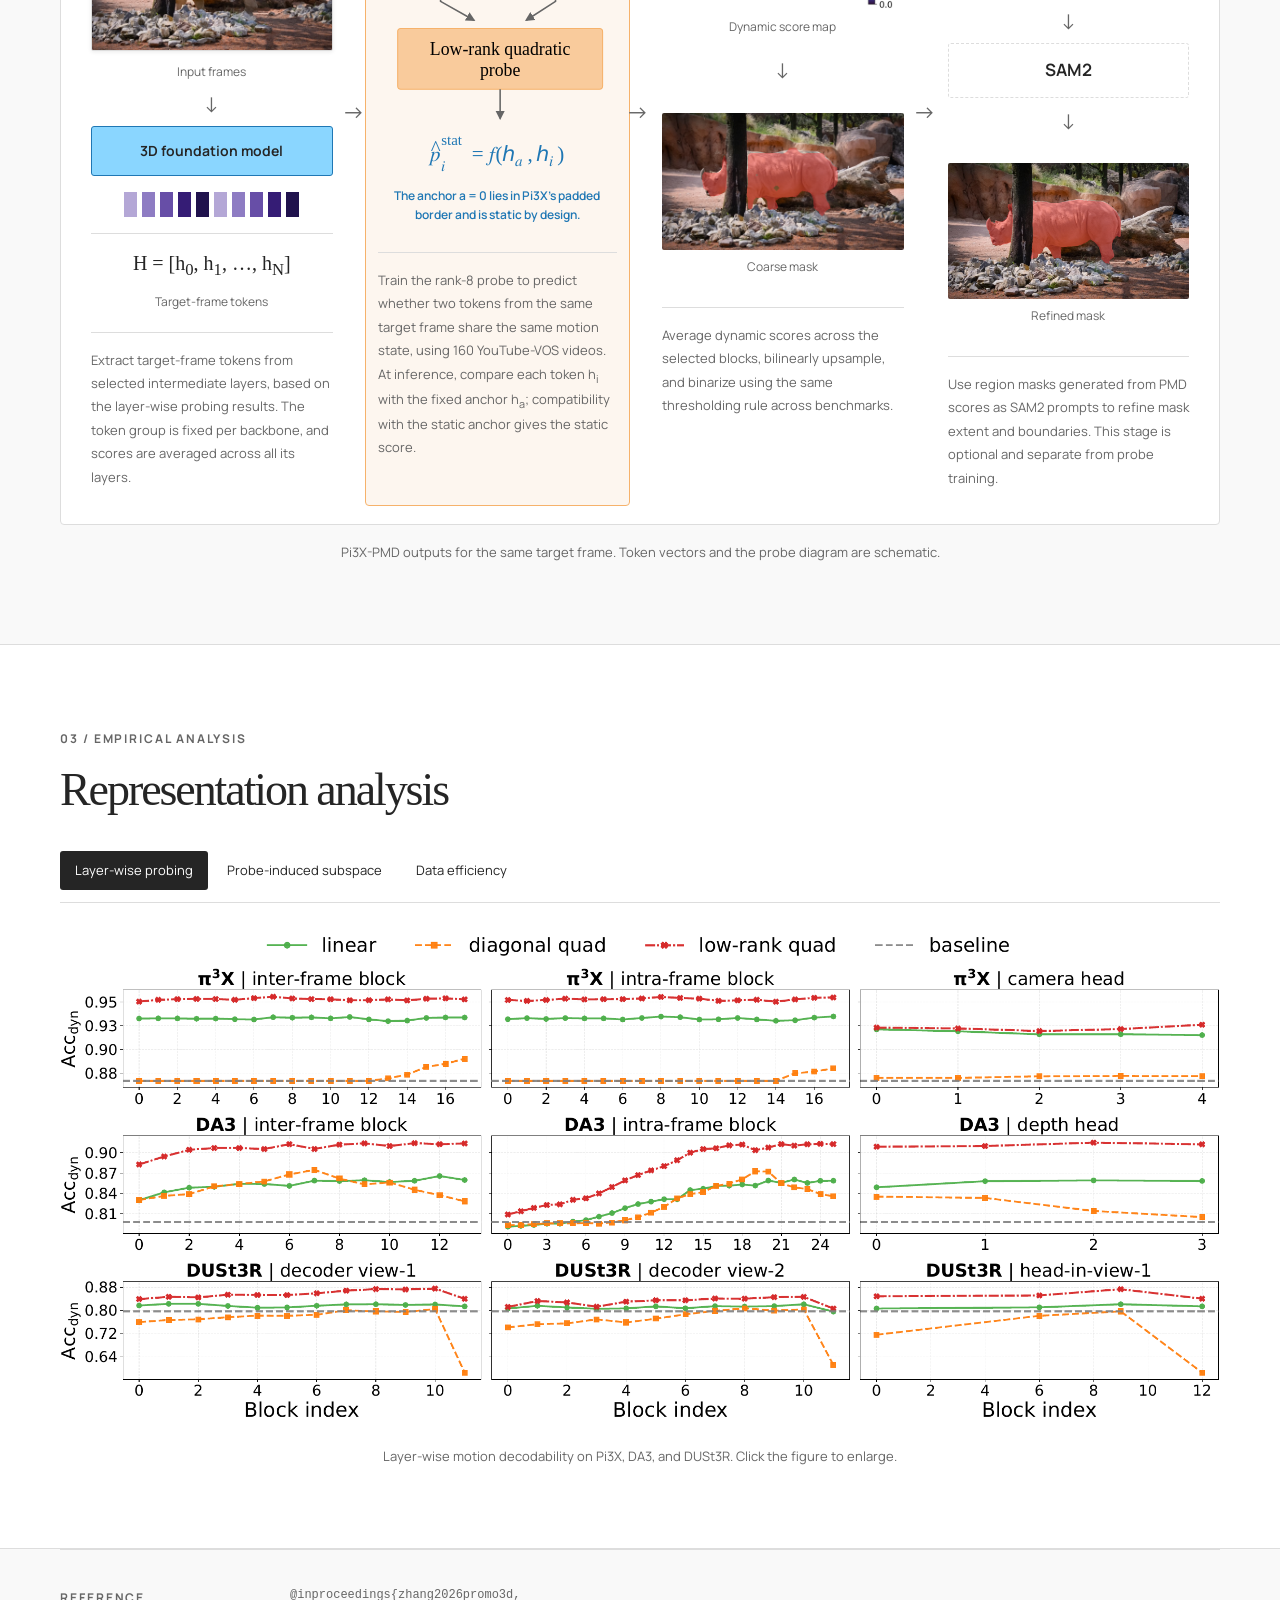
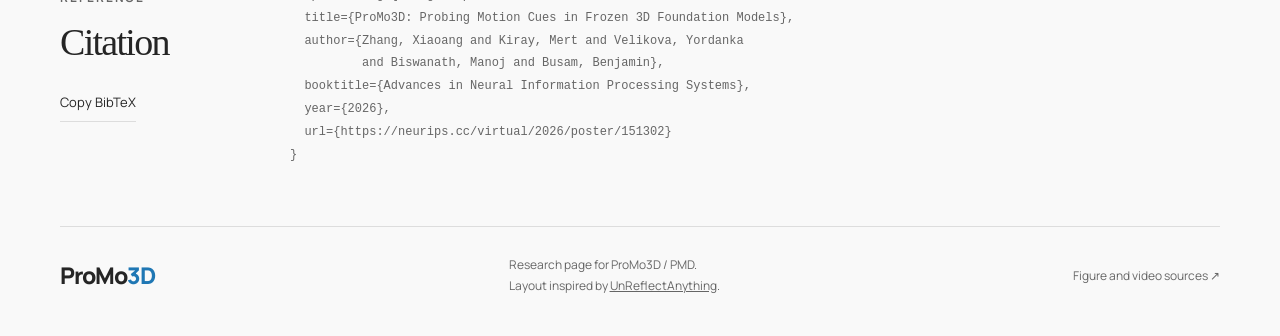
==== commit 87b2e246: "Remove Reproduce section from the research project page" ====
--- a/ProMo3D/index.html
+++ b/ProMo3D/index.html
@@ -11,15 +11,15 @@
   <link rel="canonical" href="https://xiaoang0211.github.io/ProMo3D/">
   <link rel="icon" href="assets/favicon.svg" type="image/svg+xml">
   <link rel="preload" href="assets/fonts/manrope.ttf" as="font" type="font/ttf" crossorigin>
-  <link rel="stylesheet" href="style.css?v=affiliation-links-20261015">
-  <script src="app.js?v=dynamic-score-maps-20261014" defer></script>
+  <link rel="stylesheet" href="style.css?v=research-page-20261021">
+  <script src="app.js?v=research-page-20261021" defer></script>
 </head>
 <body>
   <a class="skip-link" href="#main">Skip to content</a>
   <header class="nav-wrap">
     <nav class="nav shell" aria-label="Main navigation">
       <a class="wordmark" href="#">ProMo<span>3D</span><i aria-hidden="true"></i></a>
-      <div class="nav-links"><a href="#sequences">Demo</a><a href="#method">Method</a><a href="#evidence">Analysis</a><a href="#reproduce">Reproduce</a></div>
+      <div class="nav-links"><a href="#sequences">Demo</a><a href="#method">Method</a><a href="#evidence">Analysis</a></div>
       <a class="venue" href="https://neurips.cc/virtual/2026/poster/151302" target="_blank" rel="noopener">NeurIPS 2026 <span aria-hidden="true">&#8599;</span></a>
     </nav>
   </header>
@@ -139,16 +139,6 @@
       </div>
     </section>
 
-    <section id="reproduce" class="section shell">
-      <div class="section-heading"><div><span class="eyebrow">04 / Experimental protocol</span><h2>Reproduce</h2></div><p>Hugging Face hosts the trained PMD probes and source RGB/masks. Bash scripts cover training and evaluation.</p></div>
-      <div class="reproduction-grid"><div class="code-panel"><div class="code-heading"><span>Pi3X / end-to-end</span><button id="copy-commands">Copy commands</button></div><pre id="commands"><code>bash scripts/download_huggingface.sh --assets all
-bash scripts/main/run.sh export pi3x
-bash scripts/main/run.sh train pi3x
-bash scripts/main/run.sh masks pi3x
-bash scripts/main/run.sh refine pi3x
-bash scripts/main/run.sh eval pi3x</code></pre></div><div class="reproduction-copy"><h3>Token export and dense inference</h3><p>Exported tokens prepare probe training and token-level evaluation. Mask inference runs the frozen backbone on images and decodes the full target-frame token grid. Pre-exported test tokens are not required for mask inference.</p><p>Benchmark transfer covers DAVIS, SegTrackv2, and FBMS-59, with no target-benchmark fine-tuning.</p></div></div>
-    </section>
-
     <section class="citation shell"><div><span class="eyebrow">Reference</span><h2>Citation</h2><button id="copy-citation" class="text-button">Copy BibTeX</button></div><pre id="bibtex">@inproceedings{zhang2026promo3d,
   title={ProMo3D: Probing Motion Cues in Frozen 3D Foundation Models},
   author={Zhang, Xiaoang and Kiray, Mert and Velikova, Yordanka
--- a/ProMo3D/style.css
+++ b/ProMo3D/style.css
@@ -5,20 +5,19 @@
 .hero{padding:66px 0 40px;text-align:center}.hero h1{font-size:clamp(58px,7.5vw,100px);margin:24px 0;line-height:1;letter-spacing:-.055em}.hero h1 em{font-weight:400;color:var(--accent)}.hero-copy{max-width:560px;font-size:18px;line-height:1.65;margin:0 auto 30px}.authors{font-size:13px;font-weight:650;margin:0 0 5px}.affiliations{font-size:11px;color:var(--muted);margin:0}.guest{font-size:10px;color:var(--muted);margin:3px 0 24px}sup{font-size:.65em;vertical-align:super}.mobile-break{display:none}.resources{display:flex;justify-content:center;gap:8px;flex-wrap:wrap}.resource{border:1px solid var(--line);border-radius:3px;padding:10px 15px;font-size:11px;display:flex;align-items:center;gap:9px}.resource.primary{color:var(--white);background:var(--ink);border-color:var(--ink);font-weight:650}.resource.primary:hover{background:var(--accent);border-color:var(--accent)}.resource small{color:var(--muted);font-size:9px}.unavailable{opacity:.8}.teaser{margin-top:36px;padding:20px;background:var(--white);border:1px solid var(--line);border-radius:var(--radius)}figcaption{font-size:11px;color:var(--muted);line-height:1.8;margin-top:14px;text-align:center}
 .section{padding:80px 0;scroll-margin-top:20px}.section-heading{display:flex;align-items:flex-end;justify-content:space-between;gap:60px;margin-bottom:36px}.section-heading h2{font-size:clamp(36px,4.5vw,58px);margin:14px 0 0}.section-heading>p{max-width:370px;color:var(--muted);font-size:13px;margin:0 0 4px}.gallery-section{background:var(--wash);border-block:1px solid var(--line)}.sequence-tabs{display:flex;gap:7px;margin-bottom:24px}.sequence-tabs button{background:transparent;border:1px solid #c9cfc0;padding:11px 19px;border-radius:3px;text-align:left;font-size:12px;font-weight:700}.sequence-tabs small{display:block;font-size:9px;font-weight:500;color:var(--muted)}.sequence-tabs button[aria-pressed=true]{background:var(--ink);color:white;border-color:var(--ink)}.sequence-tabs button[aria-pressed=true] small{color:#bfc8b7}.viewer-toolbar{display:flex;justify-content:space-between;align-items:center;margin-bottom:12px;gap:20px}.viewer-toolbar>p{font-size:12px;color:var(--muted);margin:0}.view-tabs,.evidence-tabs{display:flex;gap:4px;flex-wrap:wrap}.view-tabs button,.evidence-tabs button{border:0;background:transparent;font-size:11px;padding:8px 12px;border-radius:3px}.view-tabs button[aria-pressed=true]{background:var(--white);box-shadow:0 1px 4px #00000010;color:var(--accent);font-weight:750}.video-pair{display:grid;grid-template-columns:1fr 1fr;gap:10px}.video-pair figure{position:relative;background:#121611;border-radius:var(--radius);overflow:hidden}.video-pair video{display:block;width:100%;height:auto;aspect-ratio:var(--video-ratio,1.77);object-fit:contain}.video-label{position:absolute;top:12px;left:12px;padding:5px 10px;background:#151811bf;border:1px solid #ffffff30;color:white;font-size:10px;font-weight:650;z-index:1;border-radius:2px}.playback{display:flex;align-items:center;gap:18px;margin-top:16px}.play-button{background:var(--ink);color:white;border:0;border-radius:3px;min-width:80px;padding:9px 14px;font-size:11px}.playback input{flex:1;min-width:50px;accent-color:var(--accent)}.playback output{font-family:monospace;font-size:11px;white-space:nowrap;min-width:140px;text-align:right}.playback select{font-size:11px;border:1px solid var(--line);background:transparent;border-radius:3px;padding:6px}.viewer-note{font-size:10px;color:var(--muted);margin:15px 0 0}#gallery-error{font-size:12px;color:var(--accent)}
 .text-button{padding:8px 0;background:transparent;border:0;border-bottom:1px solid var(--line);font-size:11px;white-space:nowrap}
-.evidence-section{background:white;border-block:1px solid var(--line)}.evidence-tabs{border-bottom:1px solid var(--line);padding-bottom:12px;margin-bottom:25px}.evidence-tabs button{padding:8px 15px;font-size:12px}.evidence-tabs button[aria-pressed=true]{background:var(--ink);color:white}.evidence-figure{min-height:280px}.figure-zoom{background:white;border:0;padding:0;width:100%;cursor:zoom-in}.evidence-figure img{max-height:560px;object-fit:contain}.scope-note{font-size:11px;color:var(--muted);text-align:center;max-width:750px;margin:20px auto 0}.reproduction-grid{display:grid;grid-template-columns:1.2fr 1fr;gap:55px;align-items:center}.code-panel{background:var(--ink);color:#e9ede3;padding:22px 24px;border-radius:var(--radius)}.code-heading{display:flex;align-items:center;justify-content:space-between;font-size:10px;color:#bfc6b5;border-bottom:1px solid #46503b;padding-bottom:12px;margin-bottom:16px}.code-heading button{background:none;border:0;color:#bfc6b5;font-size:10px}.code-panel pre{font-size:12px;line-height:2.05;margin:0;overflow-x:auto}.reproduction-copy h3{font-family:var(--serif);font-size:28px;margin-bottom:18px}.reproduction-copy p{font-size:12px;color:var(--muted)}.preprocessing{border-top:1px solid var(--line);padding-top:24px;margin-top:36px}.preprocessing h3{font-size:14px;letter-spacing:0;margin-bottom:18px}.preprocessing>div{display:grid;grid-template-columns:1fr 1fr;gap:60px}.preprocessing p{color:var(--muted);font-size:12px}.preprocessing strong{color:var(--ink)}
+.evidence-section{background:white;border-block:1px solid var(--line)}.evidence-tabs{border-bottom:1px solid var(--line);padding-bottom:12px;margin-bottom:25px}.evidence-tabs button{padding:8px 15px;font-size:12px}.evidence-tabs button[aria-pressed=true]{background:var(--ink);color:white}.evidence-figure{min-height:280px}.figure-zoom{background:white;border:0;padding:0;width:100%;cursor:zoom-in}.evidence-figure img{max-height:560px;object-fit:contain}.scope-note{font-size:11px;color:var(--muted);text-align:center;max-width:750px;margin:20px auto 0}.preprocessing{border-top:1px solid var(--line);padding-top:24px;margin-top:36px}.preprocessing h3{font-size:14px;letter-spacing:0;margin-bottom:18px}.preprocessing>div{display:grid;grid-template-columns:1fr 1fr;gap:60px}.preprocessing p{color:var(--muted);font-size:12px}.preprocessing strong{color:var(--ink)}
 .citation{padding:34px 0 60px;border-top:1px solid var(--line);display:grid;grid-template-columns:200px 1fr;gap:30px}.citation h2{font-size:38px;margin:12px 0 20px}.citation pre{font-size:11px;line-height:1.9;overflow-x:auto;margin:0;color:var(--muted)}footer{padding:28px 0 40px;border-top:1px solid var(--line);display:flex;justify-content:space-between;align-items:center;gap:25px}footer p,footer>a:last-child{font-size:10px;color:var(--muted);margin:0}footer p a{text-decoration:underline}dialog{border:1px solid var(--line);border-radius:5px;width:min(1450px,94vw);padding:25px;background:white;max-height:94vh}dialog::backdrop{background:#151811a0;backdrop-filter:blur(5px)}dialog>button{display:block;margin-left:auto;background:var(--ink);color:white;border:0;padding:7px 15px;margin-bottom:15px}dialog img{max-height:75vh;object-fit:contain}dialog p{text-align:center;color:var(--muted);font-size:12px;margin:16px 0 0}
 .hero>*{animation:arrive .6s both}.hero h1{animation-delay:.05s}.hero-copy{animation-delay:.1s}.authors{animation-delay:.15s}.teaser{animation-delay:.2s}@keyframes arrive{from{opacity:0;transform:translateY(12px)}to{opacity:1;transform:translateY(0)}}
-@media(max-width:900px){.shell{width:calc(100% - 48px)}.nav-links{gap:15px}.section-heading{gap:35px}.section-heading>p{max-width:300px}.pipeline{gap:8px}.pipeline button{font-size:11px;padding:14px 12px}.step-detail{flex-wrap:wrap;gap:18px}.step-detail>div{flex:1}.step-detail .text-button{margin:0 0 0 76px}.reproduction-grid{gap:30px}.code-panel{padding:20px 18px}.code-panel pre{font-size:10px}}
-@media(max-width:620px){.shell{width:calc(100% - 32px)}.nav{height:62px;gap:10px}.nav-links{display:none}.wordmark{font-size:21px}.venue{font-size:10px;padding:6px 10px}.hero{padding-top:42px}.hero>.eyebrow{font-size:9px;letter-spacing:.1em}.hero h1{font-size:57px;margin:20px 0}.hero-copy{font-size:15px;max-width:310px}.authors{font-size:11px;line-height:1.9}.mobile-break{display:block}.affiliations{font-size:9px;line-height:1.9}.guest{font-size:8px}.resources{gap:6px}.resource{padding:8px 10px;font-size:10px}.resource small{font-size:8px}.teaser{margin-top:28px;padding:10px}figcaption{font-size:9px;margin-top:9px}.section{padding:48px 0}.section-heading{display:block;margin-bottom:25px}.section-heading h2{font-size:39px;margin-top:10px}.section-heading>p{max-width:none;margin:20px 0 0;font-size:12px}.sequence-tabs{gap:5px;margin-bottom:18px}.sequence-tabs button{flex:1;padding:10px;font-size:10px}.sequence-tabs small{font-size:8px}.viewer-toolbar{display:block}.viewer-toolbar>p{font-size:11px;margin-bottom:9px}.view-tabs button{font-size:10px;padding:7px 10px}.video-pair{gap:6px}.video-label{font-size:8px;top:7px;left:7px;padding:3px 6px}.playback{gap:10px;flex-wrap:wrap}.play-button{min-width:60px;padding:7px;font-size:10px}.playback output{min-width:108px;font-size:9px}.playback select{font-size:10px;padding:4px}.viewer-note{font-size:9px}.pipeline{display:grid;grid-template-columns:1fr 1fr;gap:8px;margin:25px 0 20px}.pipeline b{display:none}.pipeline button{min-height:98px;font-size:11px}.pipeline button span{margin-bottom:7px}.step-number{font-size:50px}.step-detail{min-height:150px;gap:16px}.step-detail h3{font-size:17px}.step-detail p{font-size:11px}.step-detail .text-button{margin-left:54px}.method-foot{grid-template-columns:1fr;gap:17px}.method-foot p{font-size:11px}.evidence-tabs{gap:3px}.evidence-tabs button{font-size:10px;padding:7px 9px}.evidence-figure{min-height:0}.scope-note{font-size:10px}.reproduction-grid{grid-template-columns:1fr;gap:25px}.code-panel pre{font-size:11px}.reproduction-copy h3{font-size:26px}.preprocessing>div{grid-template-columns:1fr;gap:5px}.preprocessing p{font-size:11px}.citation{grid-template-columns:1fr;gap:20px;padding:28px 0 40px}.citation h2{font-size:34px;margin-bottom:12px}.citation pre{font-size:9px}footer{flex-wrap:wrap;gap:20px}footer p{margin-left:auto;text-align:right}footer>a:last-child{width:100%}dialog{padding:15px}.evidence-figure img{min-height:160px}}
+@media(max-width:900px){.shell{width:calc(100% - 48px)}.nav-links{gap:15px}.section-heading{gap:35px}.section-heading>p{max-width:300px}.pipeline{gap:8px}.pipeline button{font-size:11px;padding:14px 12px}.step-detail{flex-wrap:wrap;gap:18px}.step-detail>div{flex:1}.step-detail .text-button{margin:0 0 0 76px}}
+@media(max-width:620px){.shell{width:calc(100% - 32px)}.nav{height:62px;gap:10px}.nav-links{display:none}.wordmark{font-size:21px}.venue{font-size:10px;padding:6px 10px}.hero{padding-top:42px}.hero>.eyebrow{font-size:9px;letter-spacing:.1em}.hero h1{font-size:57px;margin:20px 0}.hero-copy{font-size:15px;max-width:310px}.authors{font-size:11px;line-height:1.9}.mobile-break{display:block}.affiliations{font-size:9px;line-height:1.9}.guest{font-size:8px}.resources{gap:6px}.resource{padding:8px 10px;font-size:10px}.resource small{font-size:8px}.teaser{margin-top:28px;padding:10px}figcaption{font-size:9px;margin-top:9px}.section{padding:48px 0}.section-heading{display:block;margin-bottom:25px}.section-heading h2{font-size:39px;margin-top:10px}.section-heading>p{max-width:none;margin:20px 0 0;font-size:12px}.sequence-tabs{gap:5px;margin-bottom:18px}.sequence-tabs button{flex:1;padding:10px;font-size:10px}.sequence-tabs small{font-size:8px}.viewer-toolbar{display:block}.viewer-toolbar>p{font-size:11px;margin-bottom:9px}.view-tabs button{font-size:10px;padding:7px 10px}.video-pair{gap:6px}.video-label{font-size:8px;top:7px;left:7px;padding:3px 6px}.playback{gap:10px;flex-wrap:wrap}.play-button{min-width:60px;padding:7px;font-size:10px}.playback output{min-width:108px;font-size:9px}.playback select{font-size:10px;padding:4px}.viewer-note{font-size:9px}.pipeline{display:grid;grid-template-columns:1fr 1fr;gap:8px;margin:25px 0 20px}.pipeline b{display:none}.pipeline button{min-height:98px;font-size:11px}.pipeline button span{margin-bottom:7px}.step-number{font-size:50px}.step-detail{min-height:150px;gap:16px}.step-detail h3{font-size:17px}.step-detail p{font-size:11px}.step-detail .text-button{margin-left:54px}.method-foot{grid-template-columns:1fr;gap:17px}.method-foot p{font-size:11px}.evidence-tabs{gap:3px}.evidence-tabs button{font-size:10px;padding:7px 9px}.evidence-figure{min-height:0}.scope-note{font-size:10px}.preprocessing>div{grid-template-columns:1fr;gap:5px}.preprocessing p{font-size:11px}.citation{grid-template-columns:1fr;gap:20px;padding:28px 0 40px}.citation h2{font-size:34px;margin-bottom:12px}.citation pre{font-size:9px}footer{flex-wrap:wrap;gap:20px}footer p{margin-left:auto;text-align:right}footer>a:last-child{width:100%}dialog{padding:15px}.evidence-figure img{min-height:160px}}
 .hero h1{font-size:clamp(32px,4.8vw,66px);line-height:1.15;letter-spacing:-.035em}.hero-copy{font-size:15px;max-width:640px}.section-heading h2{font-size:clamp(31px,3.8vw,46px)}
 .poster-session{display:flex;justify-content:center;align-items:center;gap:28px;flex-wrap:wrap;max-width:850px;margin:25px auto;background:#fff;border:1px solid var(--line);border-top:2px solid var(--accent);padding:17px 24px;text-align:left}.poster-session>div{display:flex;flex-direction:column}.poster-session strong{font-size:12px;font-weight:700}.poster-session span{font-size:10px;color:var(--muted)}.poster-session>a{font-size:10px;color:var(--accent)}.video-pair[aria-busy=true]{opacity:.6}
 @media(max-width:620px){.poster-session{gap:14px 24px;padding:16px;margin:20px auto;text-align:center}.poster-session strong{font-size:11px}.poster-session span{font-size:9px}.poster-session>a{width:100%}}
 .conference-label{display:inline-block;padding:0 4px 9px;border-bottom:2px solid var(--accent);color:var(--accent);font-size:26px;font-weight:750;line-height:1.25;letter-spacing:.025em}
 .nav-links{font-size:14px}.venue{font-size:13px}.eyebrow{font-size:12px}.hero-copy{font-size:17px}.authors{font-size:15px}.affiliations{font-size:13px}.guest{font-size:11px}.resource{font-size:13px}.resource small{font-size:11px}
 .poster-session strong{font-size:14px}.poster-session span,.poster-session>a{font-size:12px}figcaption{font-size:13px}.section-heading>p{font-size:15px}.sequence-tabs button{font-size:14px}.sequence-tabs small{font-size:11px}.viewer-toolbar>p{font-size:14px}.view-tabs button,.evidence-tabs button{font-size:13px}.video-label{font-size:12px}.play-button,.playback select{font-size:13px}.playback output,.viewer-note{font-size:12px}
-.text-button{font-size:13px}.scope-note{font-size:13px}.code-heading,.code-heading button{font-size:12px}.code-panel pre{font-size:13px}.reproduction-copy p,.preprocessing p{font-size:14px}.preprocessing h3{font-size:16px}.citation pre,footer p,footer>a:last-child{font-size:12px}
-@media(max-width:900px){.code-panel pre{font-size:12px}}
-@media(max-width:620px){.conference-label{font-size:22px}.hero-copy{font-size:16px;max-width:340px}.authors{font-size:13px}.affiliations{font-size:11px}.guest{font-size:10px}.venue{font-size:12px}.resource{font-size:12px}.resource small{font-size:10px}.poster-session strong{font-size:13px}.poster-session span,.poster-session>a{font-size:11px}figcaption{font-size:11px}.section-heading>p{font-size:14px}.sequence-tabs button{font-size:12px}.sequence-tabs small{font-size:10px}.viewer-toolbar>p{font-size:13px}.view-tabs button,.evidence-tabs button{font-size:12px}.video-label{font-size:10px}.play-button,.playback select{font-size:12px}.playback output,.viewer-note{font-size:11px}.pipeline button{font-size:12px}.pipeline button span,.pipeline small{font-size:11px}.step-detail h3{font-size:19px}.step-detail p,.method-foot p{font-size:13px}.scope-note{font-size:12px}.code-panel pre{font-size:12px}.reproduction-copy p{font-size:14px}.preprocessing p{font-size:13px}.citation pre{font-size:11px}}
+.text-button{font-size:13px}.scope-note{font-size:13px}.preprocessing p{font-size:14px}.preprocessing h3{font-size:16px}.citation pre,footer p,footer>a:last-child{font-size:12px}
+@media(max-width:620px){.conference-label{font-size:22px}.hero-copy{font-size:16px;max-width:340px}.authors{font-size:13px}.affiliations{font-size:11px}.guest{font-size:10px}.venue{font-size:12px}.resource{font-size:12px}.resource small{font-size:10px}.poster-session strong{font-size:13px}.poster-session span,.poster-session>a{font-size:11px}figcaption{font-size:11px}.section-heading>p{font-size:14px}.sequence-tabs button{font-size:12px}.sequence-tabs small{font-size:10px}.viewer-toolbar>p{font-size:13px}.view-tabs button,.evidence-tabs button{font-size:12px}.video-label{font-size:10px}.play-button,.playback select{font-size:12px}.playback output,.viewer-note{font-size:11px}.pipeline button{font-size:12px}.pipeline button span,.pipeline small{font-size:11px}.step-detail h3{font-size:19px}.step-detail p,.method-foot p{font-size:13px}.scope-note{font-size:12px}.preprocessing p{font-size:13px}.citation pre{font-size:11px}}
 .method-visual{display:grid;grid-template-columns:repeat(4,minmax(0,1fr));gap:20px;padding:18px;background:var(--white);border:1px solid var(--line);border-radius:var(--radius)}
 .method-stage{display:flex;flex-direction:column;align-items:stretch;position:relative;min-width:0;padding:16px 12px;text-align:left}.method-stage>*{flex-shrink:0}.method-stage:not(:last-child)::after{content:'\2192';position:absolute;right:-20px;top:42%;color:var(--muted);font-size:23px}
 .stage-title{display:block;min-height:45px;font-size:16px;font-weight:750;line-height:1.4;letter-spacing:0}.stage-title>span{color:var(--accent);font-family:monospace;font-size:11px;margin-right:5px}.stage-note{display:block;font-size:12px;line-height:1.6;color:var(--muted);text-align:center}.stage-explanation{font-size:13px;line-height:1.8;color:var(--muted);margin:20px 0 0;padding-top:16px;border-top:1px solid var(--line)}.stage-arrow{display:block;text-align:center;font-size:21px;line-height:1.2;color:#89937f;margin:10px 0}.stage-model{display:block;text-align:center;padding:12px 8px;border:1px solid var(--line);background:var(--wash);font-size:14px;font-weight:650;border-radius:3px}
@@ -41,7 +40,6 @@
 .resource-icon{width:18px;height:18px;flex:none;object-fit:contain}.resource.primary .resource-icon{filter:invert(1)}
 .resource-icon.arxiv-icon{width:44px;height:20px}
 .wordmark,.paper-wordmark{font-family:var(--sans);font-weight:800;letter-spacing:-.043478em;color:var(--ink)}.paper-wordmark{white-space:nowrap}.paper-wordmark>span{color:var(--static)}
-.reproduction-grid>*{min-width:0}
 .affiliations{display:flex;flex-wrap:wrap;justify-content:center;align-items:center;gap:6px 26px;max-width:1080px;margin:14px auto 0;padding:0;list-style:none}
 .affiliations li{max-width:100%}.affiliation-link{display:flex;align-items:center;gap:10px;min-height:44px;text-align:left;font-size:13px;line-height:1.5;color:var(--muted)}
 .affiliation-link:hover{color:var(--accent)}.affiliation-link:hover>span:last-child{text-decoration:underline;text-underline-offset:3px}.affiliation-link:focus-visible{outline:2px solid var(--accent);outline-offset:5px;border-radius:2px}
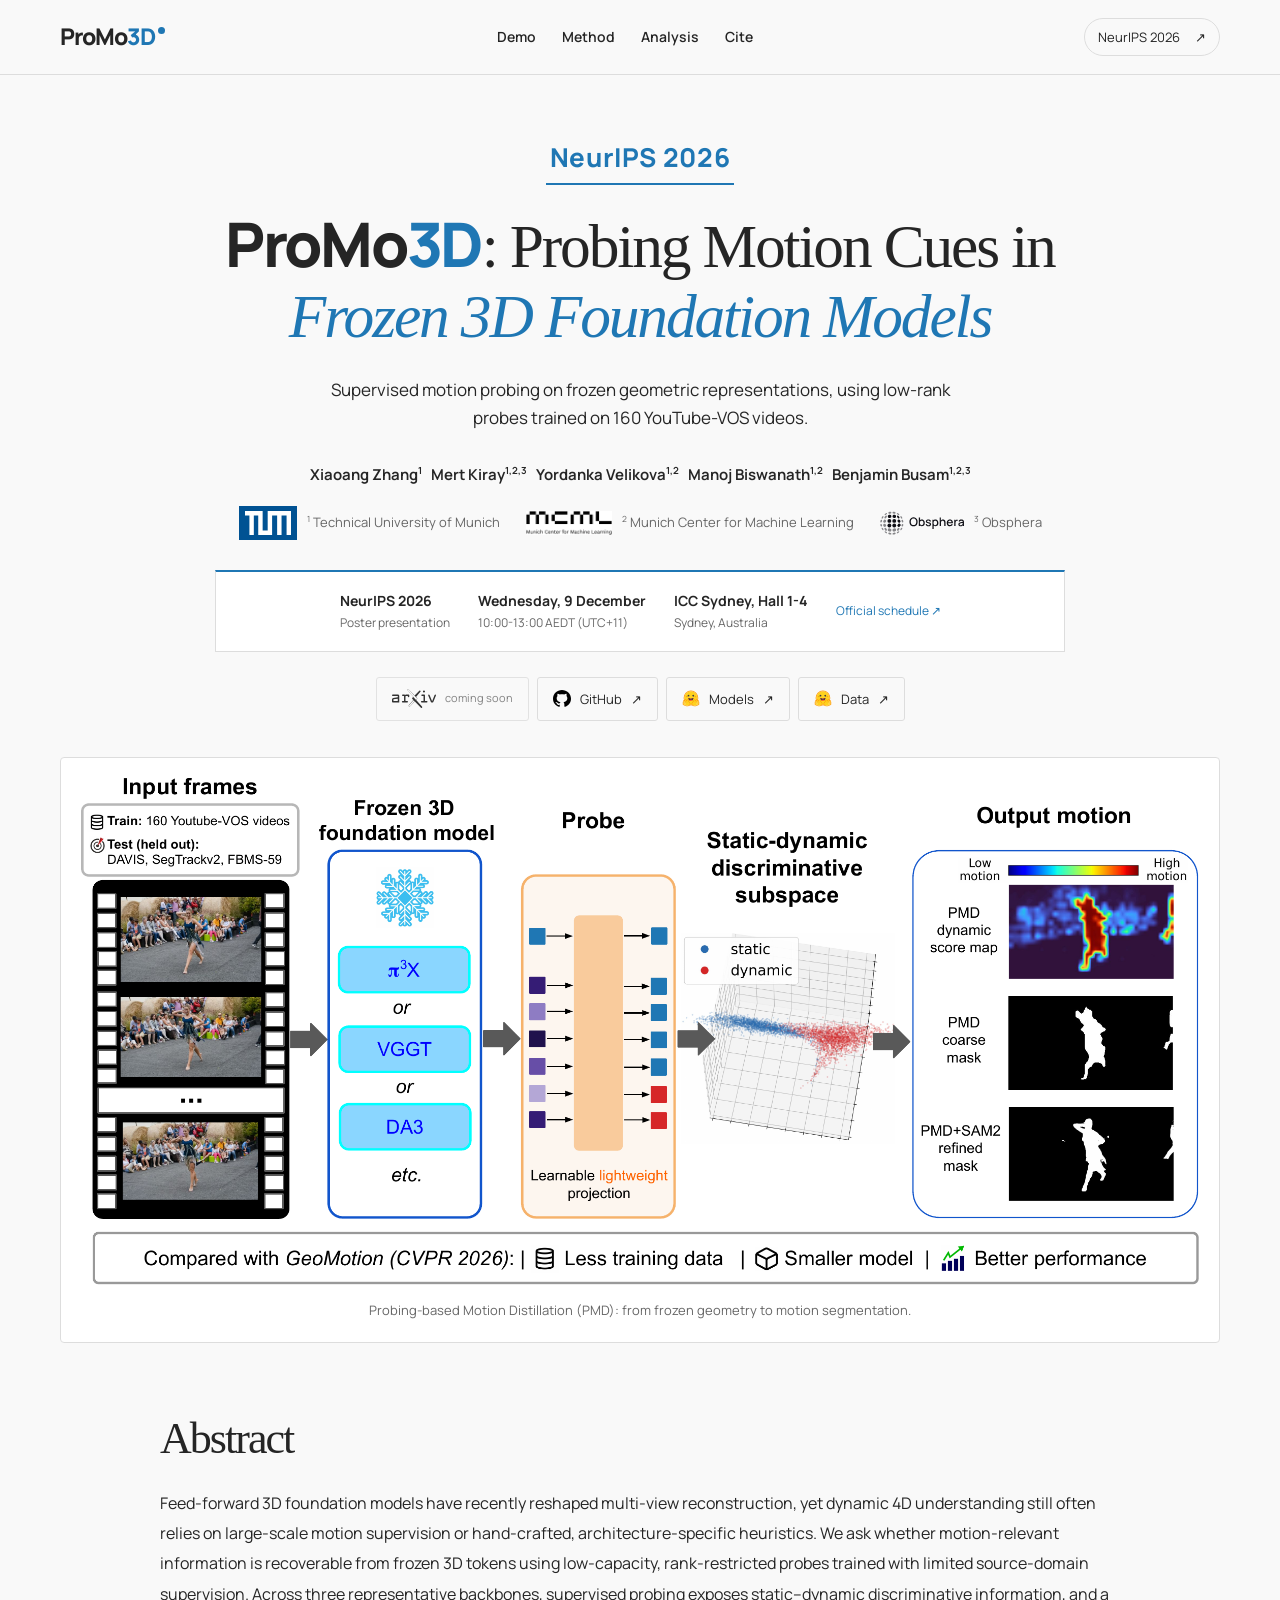
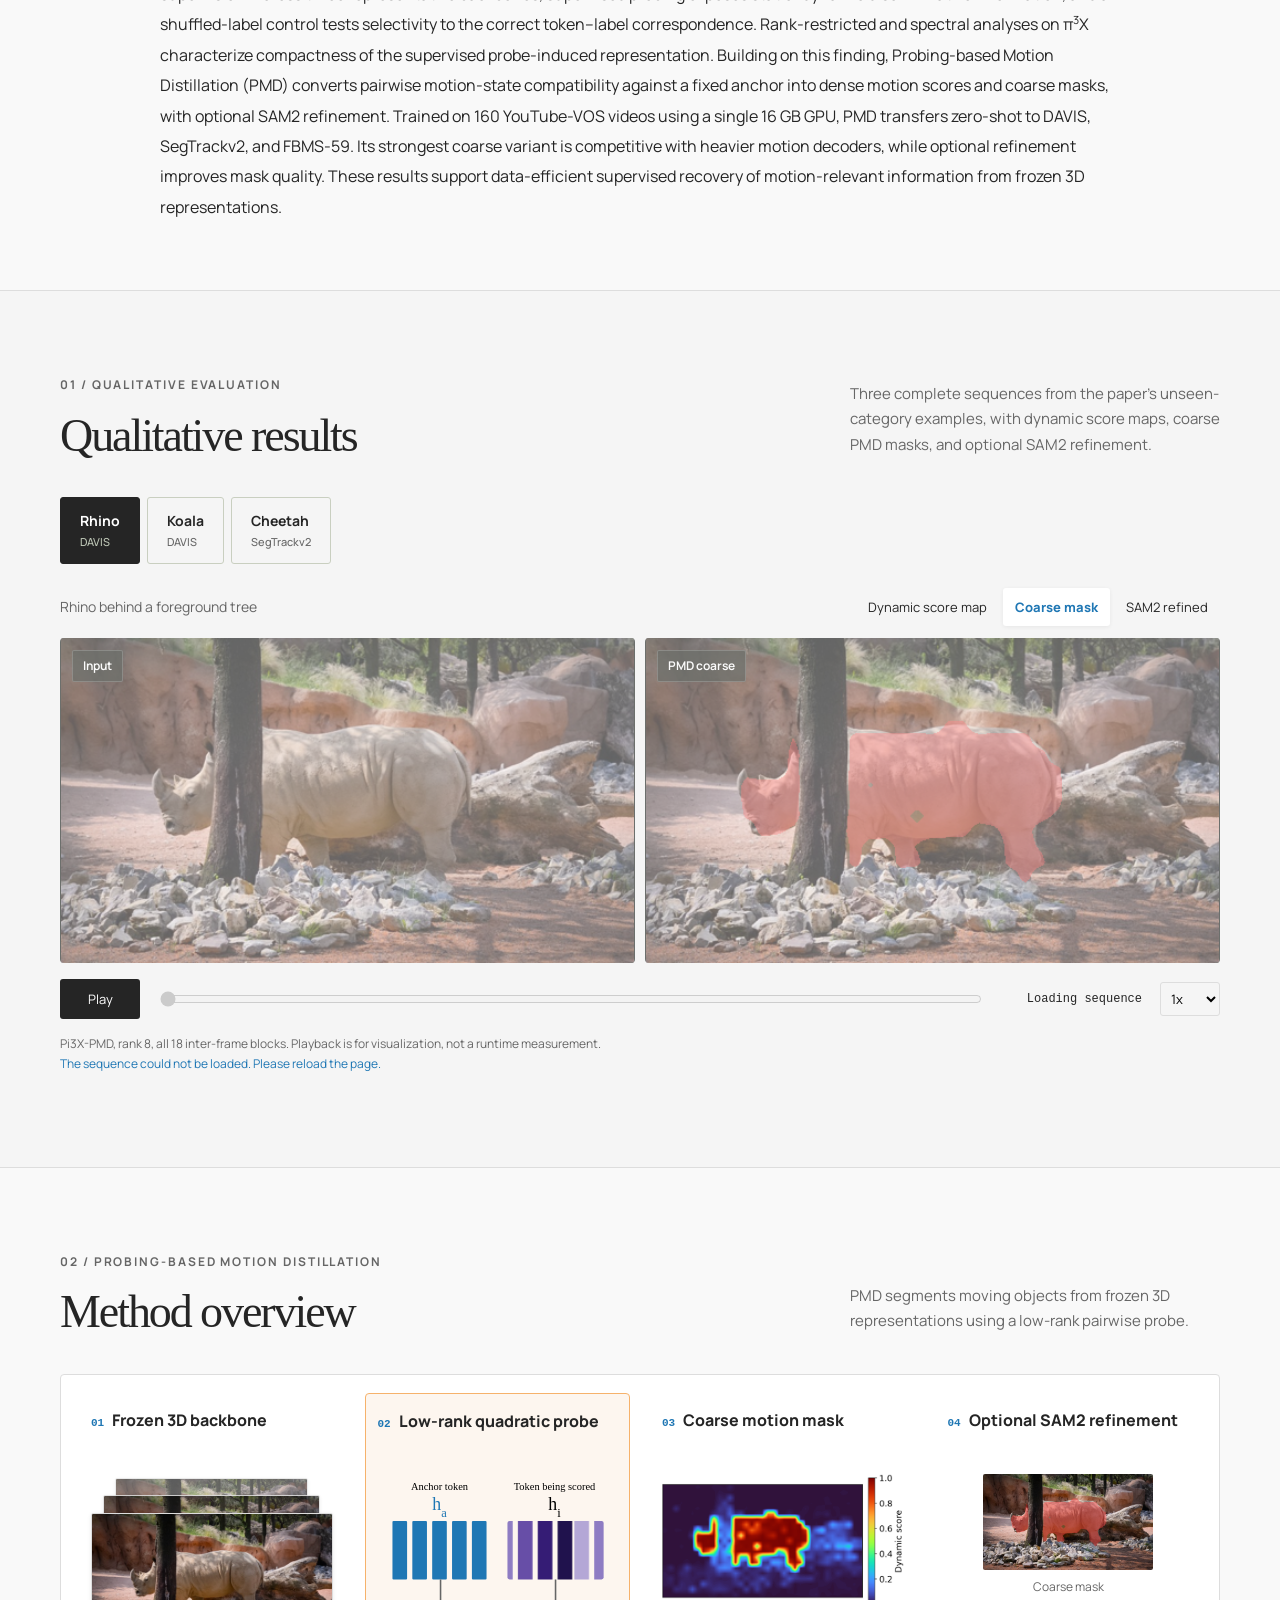
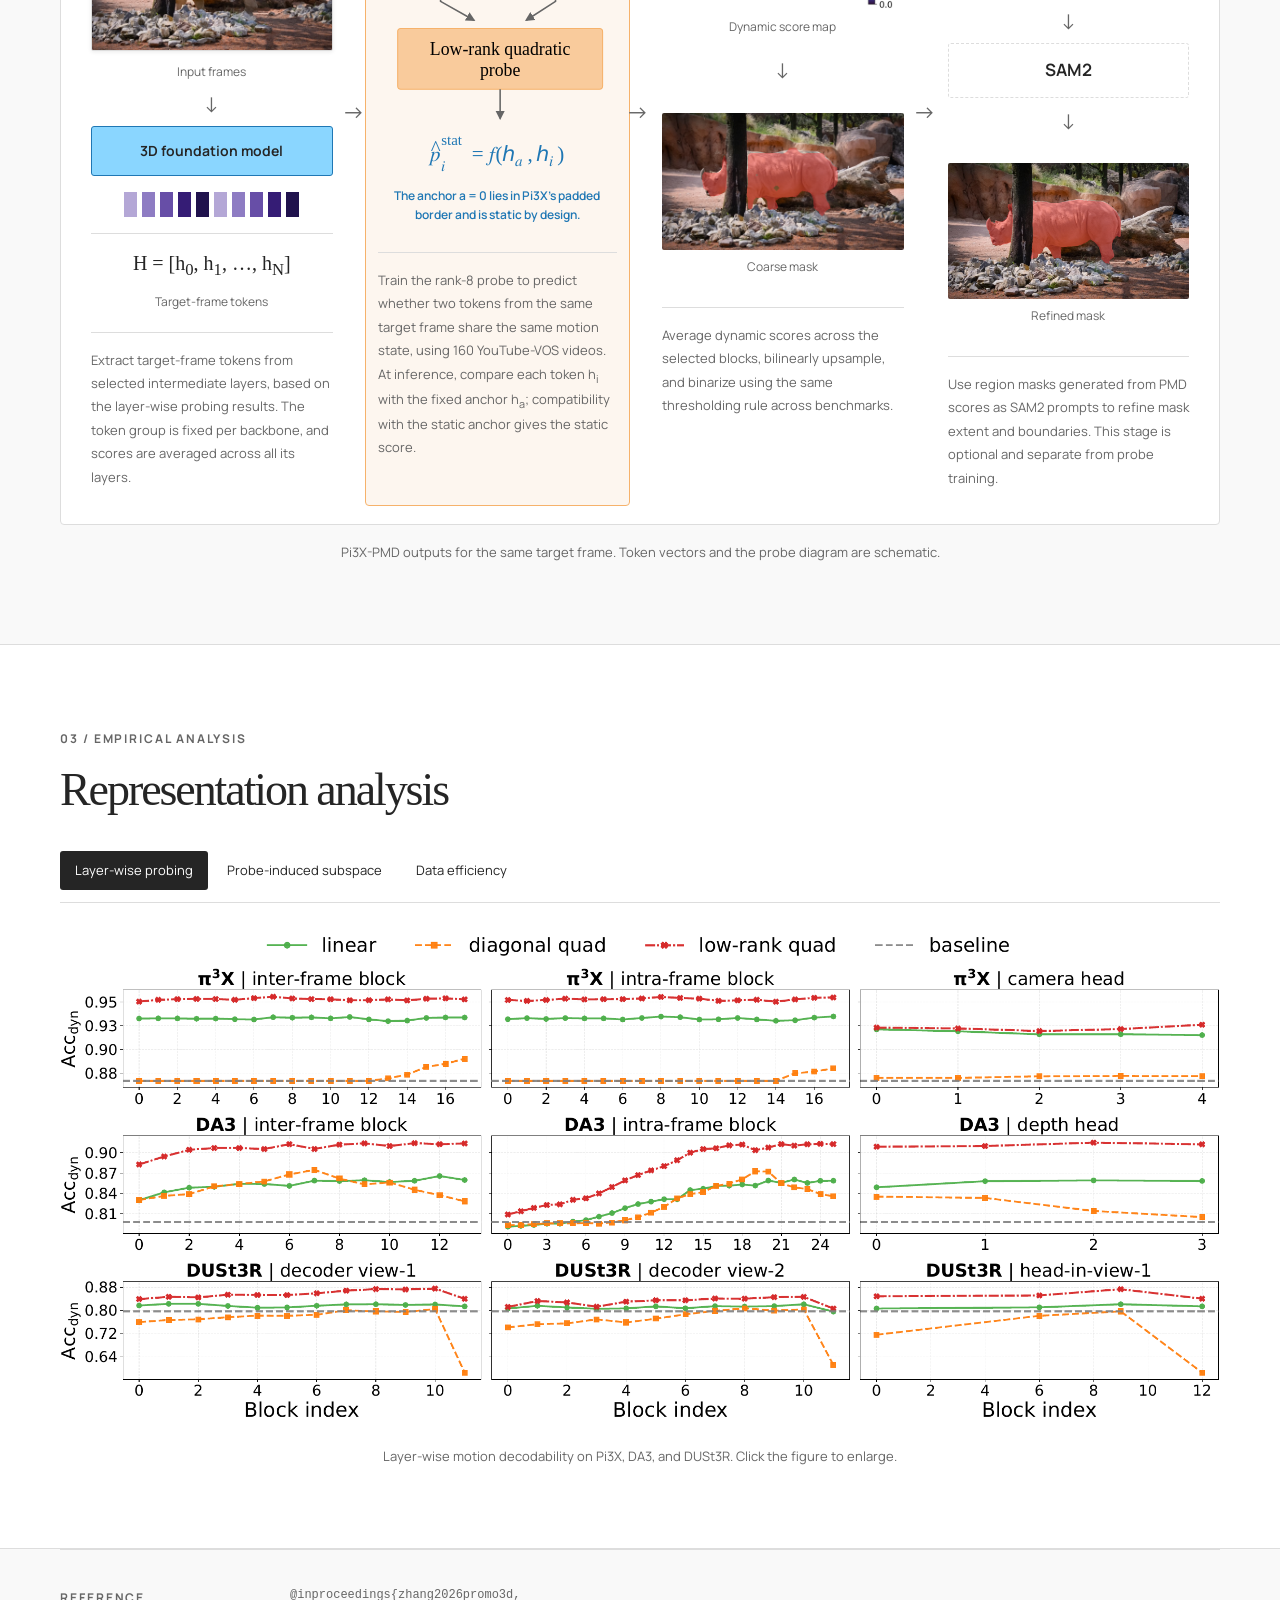
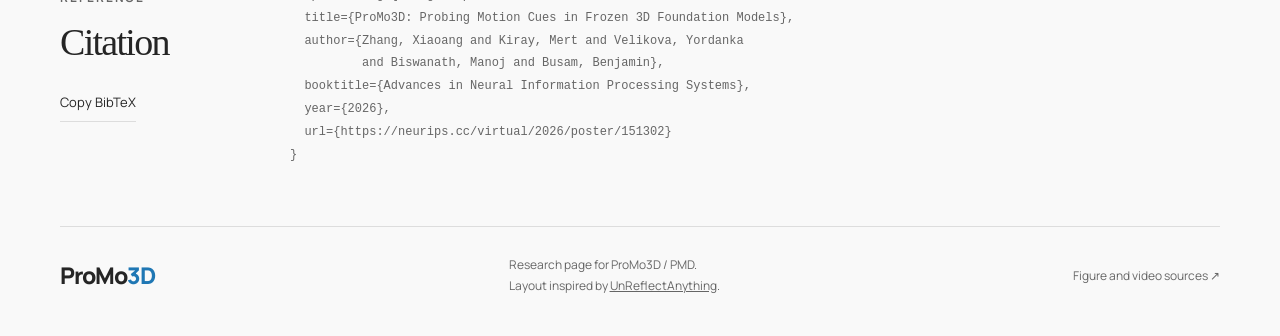
==== commit 8c5ae296: "Add Cite navigation linked to the BibTeX section" ====
--- a/ProMo3D/index.html
+++ b/ProMo3D/index.html
@@ -11,7 +11,7 @@
   <link rel="canonical" href="https://xiaoang0211.github.io/ProMo3D/">
   <link rel="icon" href="assets/favicon.svg" type="image/svg+xml">
   <link rel="preload" href="assets/fonts/manrope.ttf" as="font" type="font/ttf" crossorigin>
-  <link rel="stylesheet" href="style.css?v=research-page-20261021">
+  <link rel="stylesheet" href="style.css?v=cite-navigation-20261021">
   <script src="app.js?v=research-page-20261021" defer></script>
 </head>
 <body>
@@ -19,7 +19,7 @@
   <header class="nav-wrap">
     <nav class="nav shell" aria-label="Main navigation">
       <a class="wordmark" href="#">ProMo<span>3D</span><i aria-hidden="true"></i></a>
-      <div class="nav-links"><a href="#sequences">Demo</a><a href="#method">Method</a><a href="#evidence">Analysis</a></div>
+      <div class="nav-links"><a href="#sequences">Demo</a><a href="#method">Method</a><a href="#evidence">Analysis</a><a class="nav-cite" href="#citation">Cite</a></div>
       <a class="venue" href="https://neurips.cc/virtual/2026/poster/151302" target="_blank" rel="noopener">NeurIPS 2026 <span aria-hidden="true">&#8599;</span></a>
     </nav>
   </header>
@@ -139,7 +139,7 @@
       </div>
     </section>
 
-    <section class="citation shell"><div><span class="eyebrow">Reference</span><h2>Citation</h2><button id="copy-citation" class="text-button">Copy BibTeX</button></div><pre id="bibtex">@inproceedings{zhang2026promo3d,
+    <section id="citation" class="citation shell"><div><span class="eyebrow">Reference</span><h2>Citation</h2><button id="copy-citation" class="text-button">Copy BibTeX</button></div><pre id="bibtex">@inproceedings{zhang2026promo3d,
   title={ProMo3D: Probing Motion Cues in Frozen 3D Foundation Models},
   author={Zhang, Xiaoang and Kiray, Mert and Velikova, Yordanka
           and Biswanath, Manoj and Busam, Benjamin},
--- a/ProMo3D/style.css
+++ b/ProMo3D/style.css
@@ -6,10 +6,10 @@
 .section{padding:80px 0;scroll-margin-top:20px}.section-heading{display:flex;align-items:flex-end;justify-content:space-between;gap:60px;margin-bottom:36px}.section-heading h2{font-size:clamp(36px,4.5vw,58px);margin:14px 0 0}.section-heading>p{max-width:370px;color:var(--muted);font-size:13px;margin:0 0 4px}.gallery-section{background:var(--wash);border-block:1px solid var(--line)}.sequence-tabs{display:flex;gap:7px;margin-bottom:24px}.sequence-tabs button{background:transparent;border:1px solid #c9cfc0;padding:11px 19px;border-radius:3px;text-align:left;font-size:12px;font-weight:700}.sequence-tabs small{display:block;font-size:9px;font-weight:500;color:var(--muted)}.sequence-tabs button[aria-pressed=true]{background:var(--ink);color:white;border-color:var(--ink)}.sequence-tabs button[aria-pressed=true] small{color:#bfc8b7}.viewer-toolbar{display:flex;justify-content:space-between;align-items:center;margin-bottom:12px;gap:20px}.viewer-toolbar>p{font-size:12px;color:var(--muted);margin:0}.view-tabs,.evidence-tabs{display:flex;gap:4px;flex-wrap:wrap}.view-tabs button,.evidence-tabs button{border:0;background:transparent;font-size:11px;padding:8px 12px;border-radius:3px}.view-tabs button[aria-pressed=true]{background:var(--white);box-shadow:0 1px 4px #00000010;color:var(--accent);font-weight:750}.video-pair{display:grid;grid-template-columns:1fr 1fr;gap:10px}.video-pair figure{position:relative;background:#121611;border-radius:var(--radius);overflow:hidden}.video-pair video{display:block;width:100%;height:auto;aspect-ratio:var(--video-ratio,1.77);object-fit:contain}.video-label{position:absolute;top:12px;left:12px;padding:5px 10px;background:#151811bf;border:1px solid #ffffff30;color:white;font-size:10px;font-weight:650;z-index:1;border-radius:2px}.playback{display:flex;align-items:center;gap:18px;margin-top:16px}.play-button{background:var(--ink);color:white;border:0;border-radius:3px;min-width:80px;padding:9px 14px;font-size:11px}.playback input{flex:1;min-width:50px;accent-color:var(--accent)}.playback output{font-family:monospace;font-size:11px;white-space:nowrap;min-width:140px;text-align:right}.playback select{font-size:11px;border:1px solid var(--line);background:transparent;border-radius:3px;padding:6px}.viewer-note{font-size:10px;color:var(--muted);margin:15px 0 0}#gallery-error{font-size:12px;color:var(--accent)}
 .text-button{padding:8px 0;background:transparent;border:0;border-bottom:1px solid var(--line);font-size:11px;white-space:nowrap}
 .evidence-section{background:white;border-block:1px solid var(--line)}.evidence-tabs{border-bottom:1px solid var(--line);padding-bottom:12px;margin-bottom:25px}.evidence-tabs button{padding:8px 15px;font-size:12px}.evidence-tabs button[aria-pressed=true]{background:var(--ink);color:white}.evidence-figure{min-height:280px}.figure-zoom{background:white;border:0;padding:0;width:100%;cursor:zoom-in}.evidence-figure img{max-height:560px;object-fit:contain}.scope-note{font-size:11px;color:var(--muted);text-align:center;max-width:750px;margin:20px auto 0}.preprocessing{border-top:1px solid var(--line);padding-top:24px;margin-top:36px}.preprocessing h3{font-size:14px;letter-spacing:0;margin-bottom:18px}.preprocessing>div{display:grid;grid-template-columns:1fr 1fr;gap:60px}.preprocessing p{color:var(--muted);font-size:12px}.preprocessing strong{color:var(--ink)}
-.citation{padding:34px 0 60px;border-top:1px solid var(--line);display:grid;grid-template-columns:200px 1fr;gap:30px}.citation h2{font-size:38px;margin:12px 0 20px}.citation pre{font-size:11px;line-height:1.9;overflow-x:auto;margin:0;color:var(--muted)}footer{padding:28px 0 40px;border-top:1px solid var(--line);display:flex;justify-content:space-between;align-items:center;gap:25px}footer p,footer>a:last-child{font-size:10px;color:var(--muted);margin:0}footer p a{text-decoration:underline}dialog{border:1px solid var(--line);border-radius:5px;width:min(1450px,94vw);padding:25px;background:white;max-height:94vh}dialog::backdrop{background:#151811a0;backdrop-filter:blur(5px)}dialog>button{display:block;margin-left:auto;background:var(--ink);color:white;border:0;padding:7px 15px;margin-bottom:15px}dialog img{max-height:75vh;object-fit:contain}dialog p{text-align:center;color:var(--muted);font-size:12px;margin:16px 0 0}
+.citation{scroll-margin-top:94px;padding:34px 0 60px;border-top:1px solid var(--line);display:grid;grid-template-columns:200px 1fr;gap:30px}.citation h2{font-size:38px;margin:12px 0 20px}.citation pre{font-size:11px;line-height:1.9;overflow-x:auto;margin:0;color:var(--muted)}footer{padding:28px 0 40px;border-top:1px solid var(--line);display:flex;justify-content:space-between;align-items:center;gap:25px}footer p,footer>a:last-child{font-size:10px;color:var(--muted);margin:0}footer p a{text-decoration:underline}dialog{border:1px solid var(--line);border-radius:5px;width:min(1450px,94vw);padding:25px;background:white;max-height:94vh}dialog::backdrop{background:#151811a0;backdrop-filter:blur(5px)}dialog>button{display:block;margin-left:auto;background:var(--ink);color:white;border:0;padding:7px 15px;margin-bottom:15px}dialog img{max-height:75vh;object-fit:contain}dialog p{text-align:center;color:var(--muted);font-size:12px;margin:16px 0 0}
 .hero>*{animation:arrive .6s both}.hero h1{animation-delay:.05s}.hero-copy{animation-delay:.1s}.authors{animation-delay:.15s}.teaser{animation-delay:.2s}@keyframes arrive{from{opacity:0;transform:translateY(12px)}to{opacity:1;transform:translateY(0)}}
 @media(max-width:900px){.shell{width:calc(100% - 48px)}.nav-links{gap:15px}.section-heading{gap:35px}.section-heading>p{max-width:300px}.pipeline{gap:8px}.pipeline button{font-size:11px;padding:14px 12px}.step-detail{flex-wrap:wrap;gap:18px}.step-detail>div{flex:1}.step-detail .text-button{margin:0 0 0 76px}}
-@media(max-width:620px){.shell{width:calc(100% - 32px)}.nav{height:62px;gap:10px}.nav-links{display:none}.wordmark{font-size:21px}.venue{font-size:10px;padding:6px 10px}.hero{padding-top:42px}.hero>.eyebrow{font-size:9px;letter-spacing:.1em}.hero h1{font-size:57px;margin:20px 0}.hero-copy{font-size:15px;max-width:310px}.authors{font-size:11px;line-height:1.9}.mobile-break{display:block}.affiliations{font-size:9px;line-height:1.9}.guest{font-size:8px}.resources{gap:6px}.resource{padding:8px 10px;font-size:10px}.resource small{font-size:8px}.teaser{margin-top:28px;padding:10px}figcaption{font-size:9px;margin-top:9px}.section{padding:48px 0}.section-heading{display:block;margin-bottom:25px}.section-heading h2{font-size:39px;margin-top:10px}.section-heading>p{max-width:none;margin:20px 0 0;font-size:12px}.sequence-tabs{gap:5px;margin-bottom:18px}.sequence-tabs button{flex:1;padding:10px;font-size:10px}.sequence-tabs small{font-size:8px}.viewer-toolbar{display:block}.viewer-toolbar>p{font-size:11px;margin-bottom:9px}.view-tabs button{font-size:10px;padding:7px 10px}.video-pair{gap:6px}.video-label{font-size:8px;top:7px;left:7px;padding:3px 6px}.playback{gap:10px;flex-wrap:wrap}.play-button{min-width:60px;padding:7px;font-size:10px}.playback output{min-width:108px;font-size:9px}.playback select{font-size:10px;padding:4px}.viewer-note{font-size:9px}.pipeline{display:grid;grid-template-columns:1fr 1fr;gap:8px;margin:25px 0 20px}.pipeline b{display:none}.pipeline button{min-height:98px;font-size:11px}.pipeline button span{margin-bottom:7px}.step-number{font-size:50px}.step-detail{min-height:150px;gap:16px}.step-detail h3{font-size:17px}.step-detail p{font-size:11px}.step-detail .text-button{margin-left:54px}.method-foot{grid-template-columns:1fr;gap:17px}.method-foot p{font-size:11px}.evidence-tabs{gap:3px}.evidence-tabs button{font-size:10px;padding:7px 9px}.evidence-figure{min-height:0}.scope-note{font-size:10px}.preprocessing>div{grid-template-columns:1fr;gap:5px}.preprocessing p{font-size:11px}.citation{grid-template-columns:1fr;gap:20px;padding:28px 0 40px}.citation h2{font-size:34px;margin-bottom:12px}.citation pre{font-size:9px}footer{flex-wrap:wrap;gap:20px}footer p{margin-left:auto;text-align:right}footer>a:last-child{width:100%}dialog{padding:15px}.evidence-figure img{min-height:160px}}
+@media(max-width:620px){.shell{width:calc(100% - 32px)}.nav{height:62px;gap:10px}.nav-links{display:flex}.nav-links>a:not(.nav-cite){display:none}.wordmark{font-size:21px}.venue{font-size:10px;padding:6px 10px}.hero{padding-top:42px}.hero>.eyebrow{font-size:9px;letter-spacing:.1em}.hero h1{font-size:57px;margin:20px 0}.hero-copy{font-size:15px;max-width:310px}.authors{font-size:11px;line-height:1.9}.mobile-break{display:block}.affiliations{font-size:9px;line-height:1.9}.guest{font-size:8px}.resources{gap:6px}.resource{padding:8px 10px;font-size:10px}.resource small{font-size:8px}.teaser{margin-top:28px;padding:10px}figcaption{font-size:9px;margin-top:9px}.section{padding:48px 0}.section-heading{display:block;margin-bottom:25px}.section-heading h2{font-size:39px;margin-top:10px}.section-heading>p{max-width:none;margin:20px 0 0;font-size:12px}.sequence-tabs{gap:5px;margin-bottom:18px}.sequence-tabs button{flex:1;padding:10px;font-size:10px}.sequence-tabs small{font-size:8px}.viewer-toolbar{display:block}.viewer-toolbar>p{font-size:11px;margin-bottom:9px}.view-tabs button{font-size:10px;padding:7px 10px}.video-pair{gap:6px}.video-label{font-size:8px;top:7px;left:7px;padding:3px 6px}.playback{gap:10px;flex-wrap:wrap}.play-button{min-width:60px;padding:7px;font-size:10px}.playback output{min-width:108px;font-size:9px}.playback select{font-size:10px;padding:4px}.viewer-note{font-size:9px}.pipeline{display:grid;grid-template-columns:1fr 1fr;gap:8px;margin:25px 0 20px}.pipeline b{display:none}.pipeline button{min-height:98px;font-size:11px}.pipeline button span{margin-bottom:7px}.step-number{font-size:50px}.step-detail{min-height:150px;gap:16px}.step-detail h3{font-size:17px}.step-detail p{font-size:11px}.step-detail .text-button{margin-left:54px}.method-foot{grid-template-columns:1fr;gap:17px}.method-foot p{font-size:11px}.evidence-tabs{gap:3px}.evidence-tabs button{font-size:10px;padding:7px 9px}.evidence-figure{min-height:0}.scope-note{font-size:10px}.preprocessing>div{grid-template-columns:1fr;gap:5px}.preprocessing p{font-size:11px}.citation{grid-template-columns:1fr;gap:20px;padding:28px 0 40px}.citation h2{font-size:34px;margin-bottom:12px}.citation pre{font-size:9px}footer{flex-wrap:wrap;gap:20px}footer p{margin-left:auto;text-align:right}footer>a:last-child{width:100%}dialog{padding:15px}.evidence-figure img{min-height:160px}}
 .hero h1{font-size:clamp(32px,4.8vw,66px);line-height:1.15;letter-spacing:-.035em}.hero-copy{font-size:15px;max-width:640px}.section-heading h2{font-size:clamp(31px,3.8vw,46px)}
 .poster-session{display:flex;justify-content:center;align-items:center;gap:28px;flex-wrap:wrap;max-width:850px;margin:25px auto;background:#fff;border:1px solid var(--line);border-top:2px solid var(--accent);padding:17px 24px;text-align:left}.poster-session>div{display:flex;flex-direction:column}.poster-session strong{font-size:12px;font-weight:700}.poster-session span{font-size:10px;color:var(--muted)}.poster-session>a{font-size:10px;color:var(--accent)}.video-pair[aria-busy=true]{opacity:.6}
 @media(max-width:620px){.poster-session{gap:14px 24px;padding:16px;margin:20px auto;text-align:center}.poster-session strong{font-size:11px}.poster-session span{font-size:9px}.poster-session>a{width:100%}}
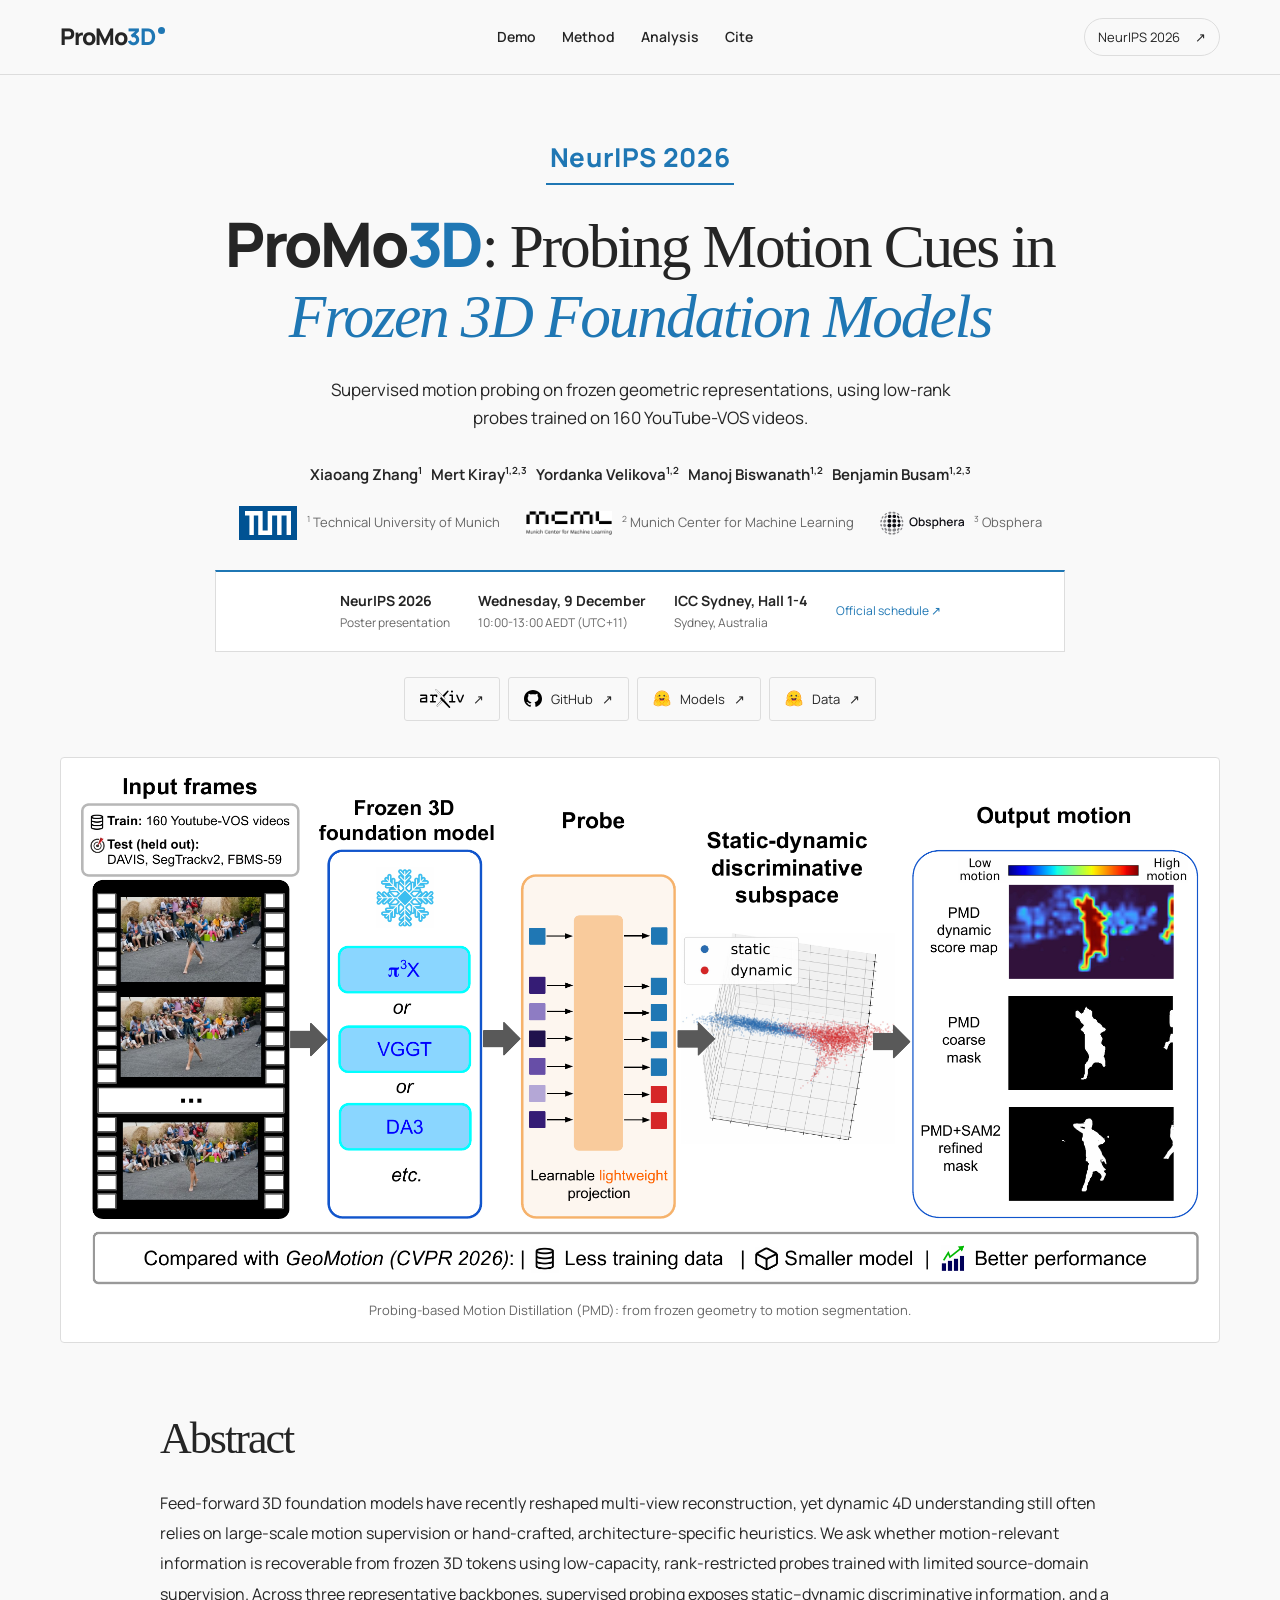
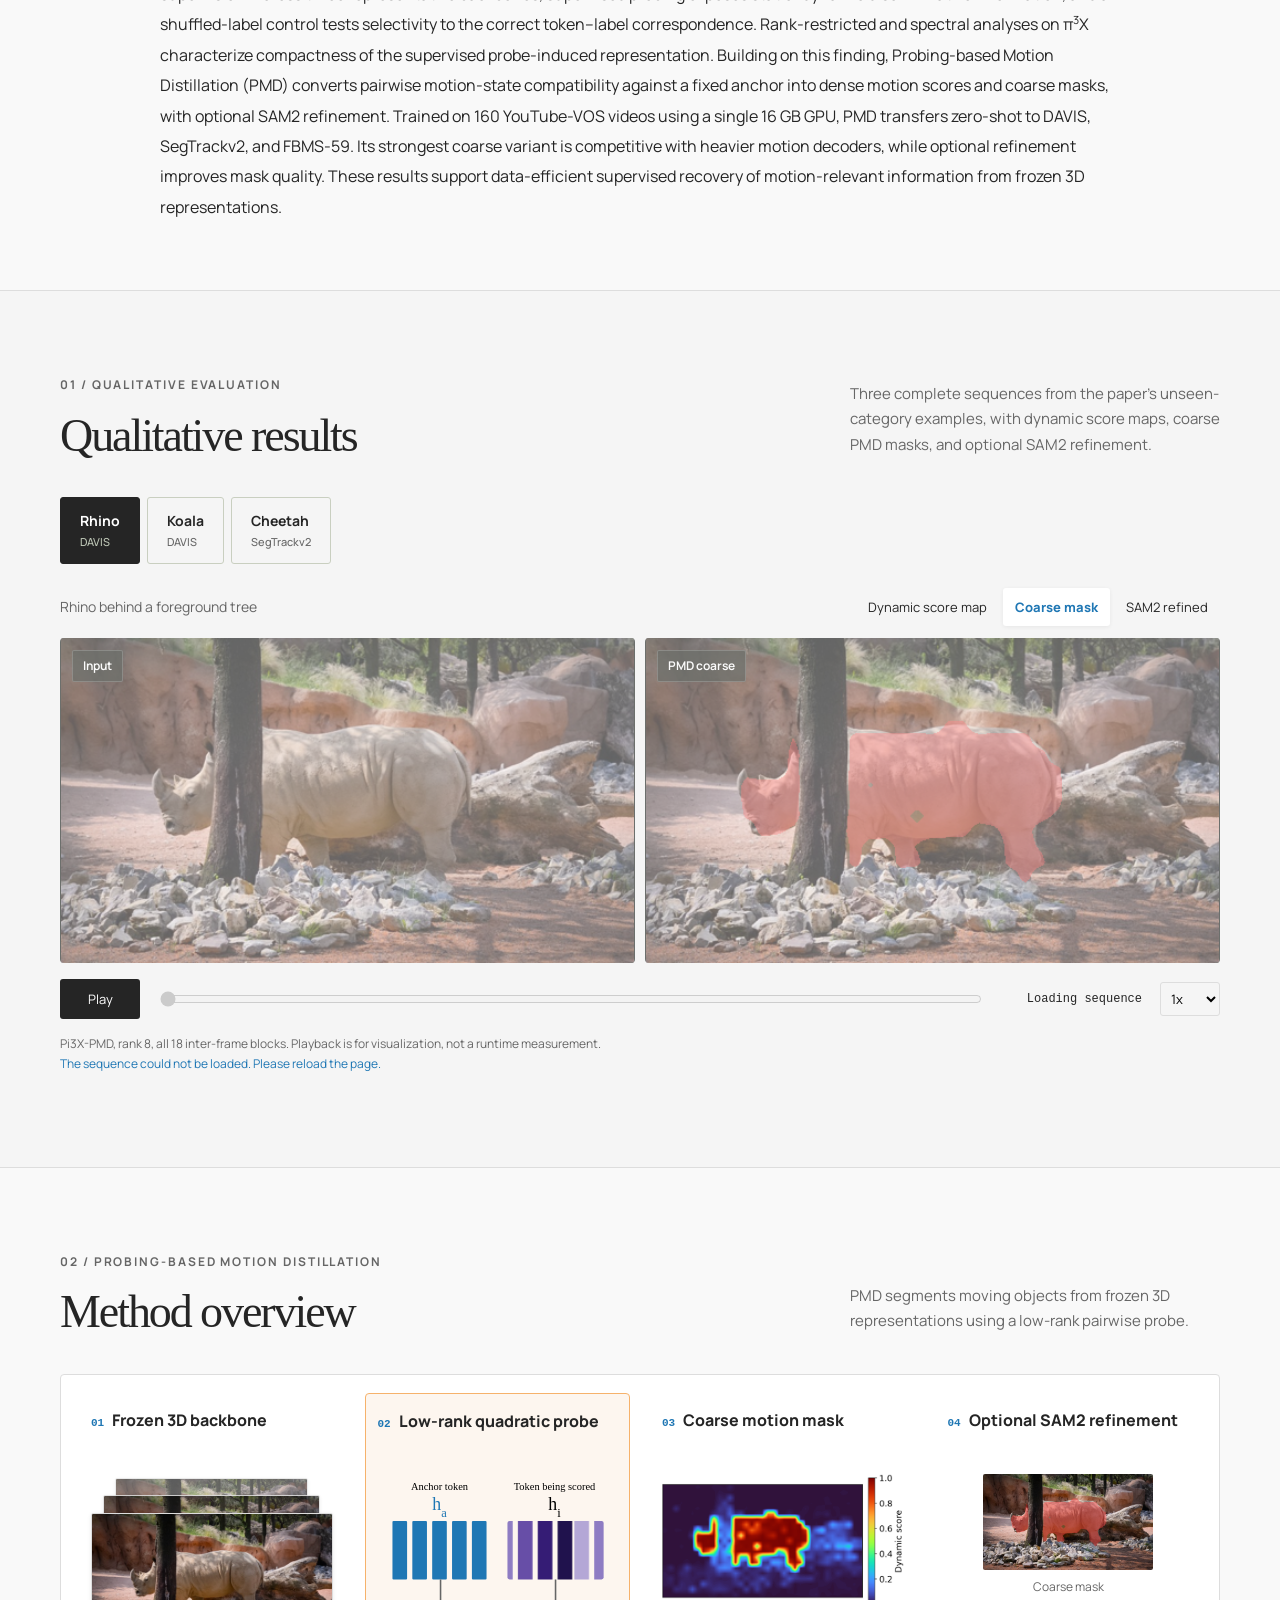
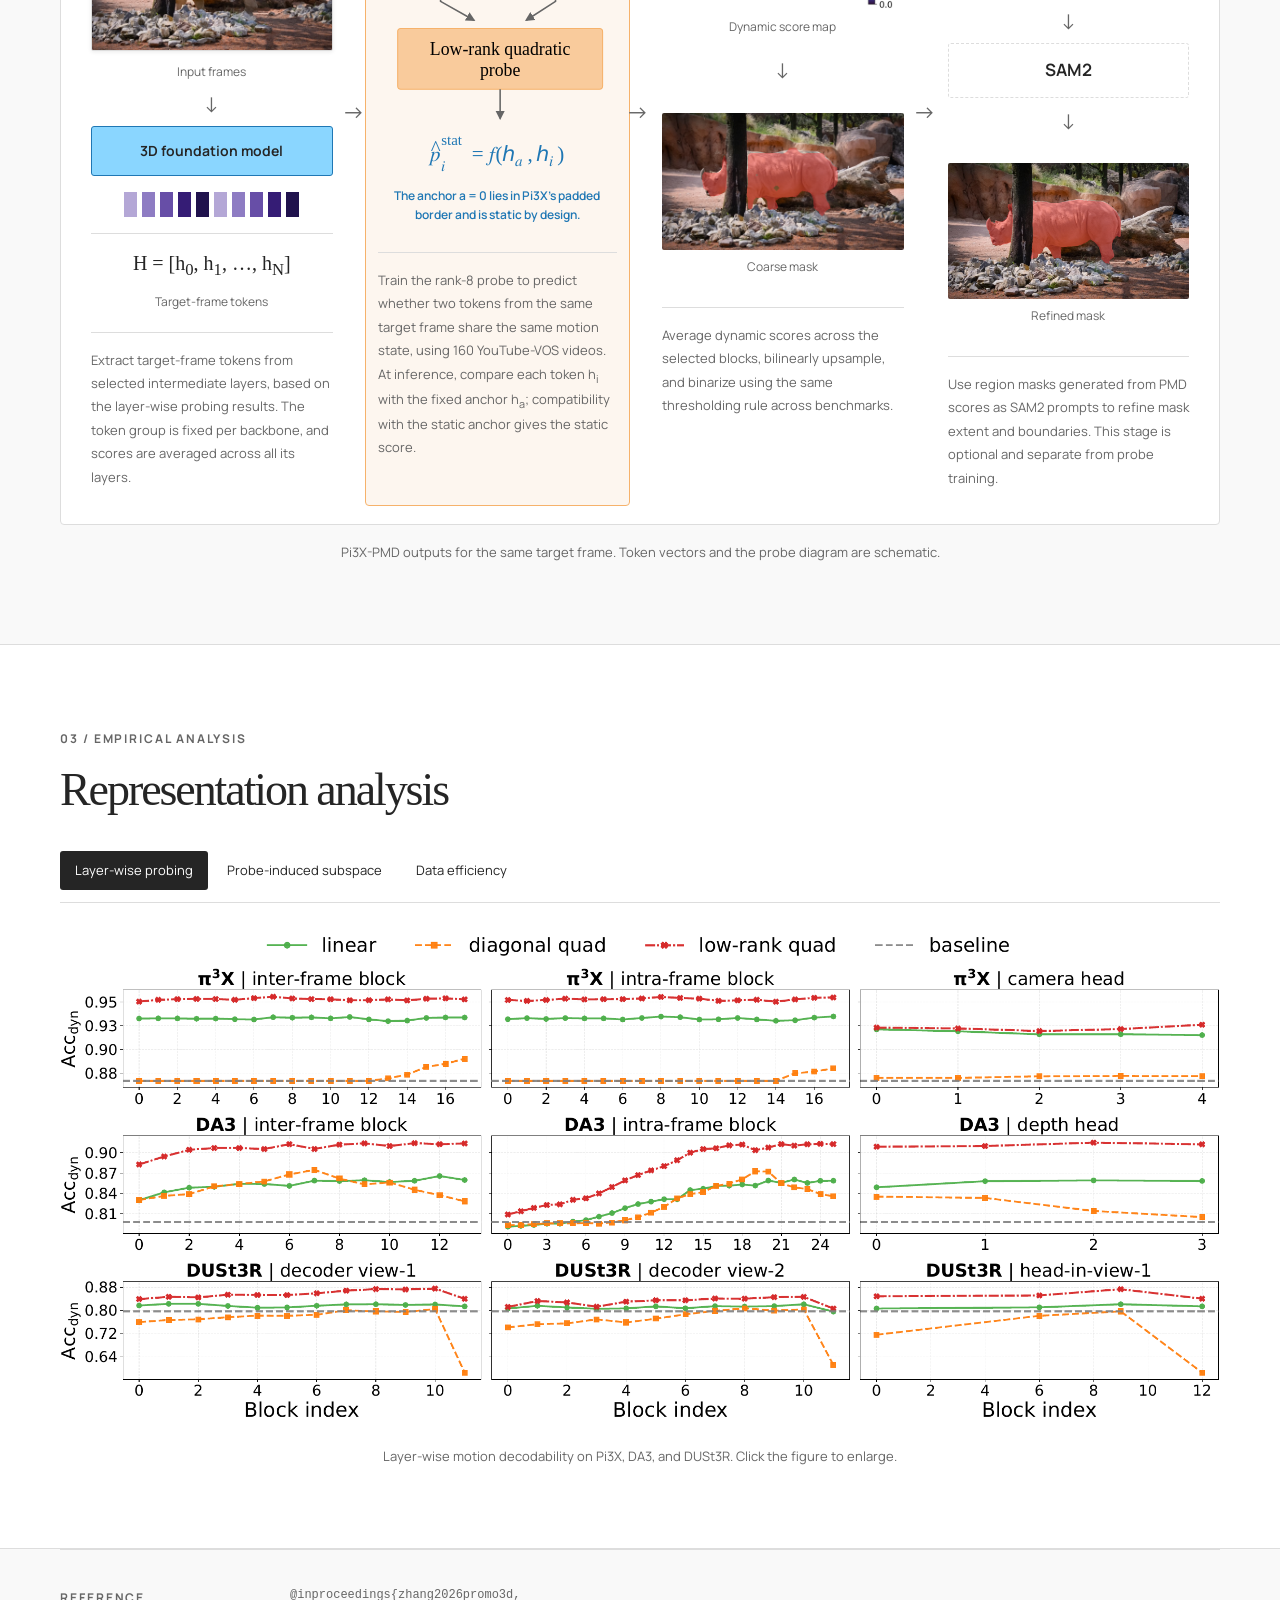
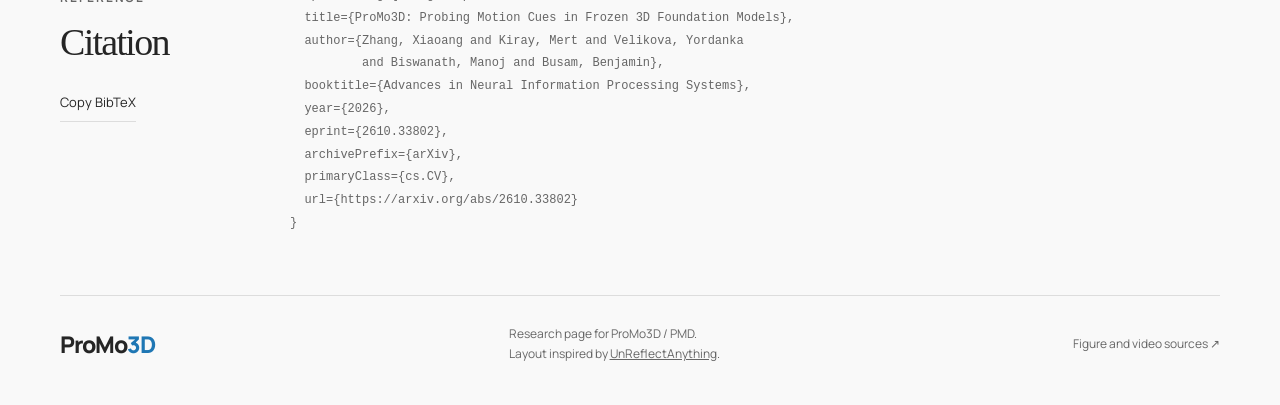
==== commit 106c4d7f: "Activate arXiv paper link and add its BibTeX identifier" ====
--- a/ProMo3D/index.html
+++ b/ProMo3D/index.html
@@ -41,7 +41,7 @@
         <a href="https://neurips.cc/virtual/2026/poster/151302" target="_blank" rel="noopener">Official schedule &#8599;</a>
       </aside>
       <div class="resources" aria-label="Paper resources">
-        <span class="resource unavailable"><img class="resource-icon arxiv-icon" src="assets/icons/arxiv.svg" alt="arXiv"> <small>coming soon</small></span>
+        <a class="resource" href="https://arxiv.org/abs/2610.33802" target="_blank" rel="noopener"><img class="resource-icon arxiv-icon" src="assets/icons/arxiv.svg" alt="arXiv"> <span aria-hidden="true">&#8599;</span></a>
         <a class="resource" href="https://github.com/Xiaoang0211/ProMo3D" target="_blank" rel="noopener"><img class="resource-icon" src="assets/icons/github.svg" alt="" aria-hidden="true">GitHub <span aria-hidden="true">&#8599;</span></a>
         <a class="resource" href="https://huggingface.co/Xiaoang0211/ProMo3D" target="_blank" rel="noopener"><img class="resource-icon" src="assets/icons/huggingface.svg" alt="" aria-hidden="true">Models <span aria-hidden="true">&#8599;</span></a>
         <a class="resource" href="https://huggingface.co/datasets/Xiaoang0211/ProMo3D-data" target="_blank" rel="noopener"><img class="resource-icon" src="assets/icons/huggingface.svg" alt="" aria-hidden="true">Data <span aria-hidden="true">&#8599;</span></a>
@@ -145,7 +145,10 @@
           and Biswanath, Manoj and Busam, Benjamin},
   booktitle={Advances in Neural Information Processing Systems},
   year={2026},
-  url={https://neurips.cc/virtual/2026/poster/151302}
+  eprint={2610.33802},
+  archivePrefix={arXiv},
+  primaryClass={cs.CV},
+  url={https://arxiv.org/abs/2610.33802}
 }</pre></section>
   </main>
   <footer class="shell"><a class="wordmark" href="#">ProMo<span>3D</span></a><p>Research page for ProMo3D / PMD.<br>Layout inspired by <a href="https://alberto-rota.github.io/UnReflectAnything/" target="_blank" rel="noopener">UnReflectAnything</a>.</p><a href="assets/provenance.json">Figure and video sources <span aria-hidden="true">&#8599;</span></a></footer>
